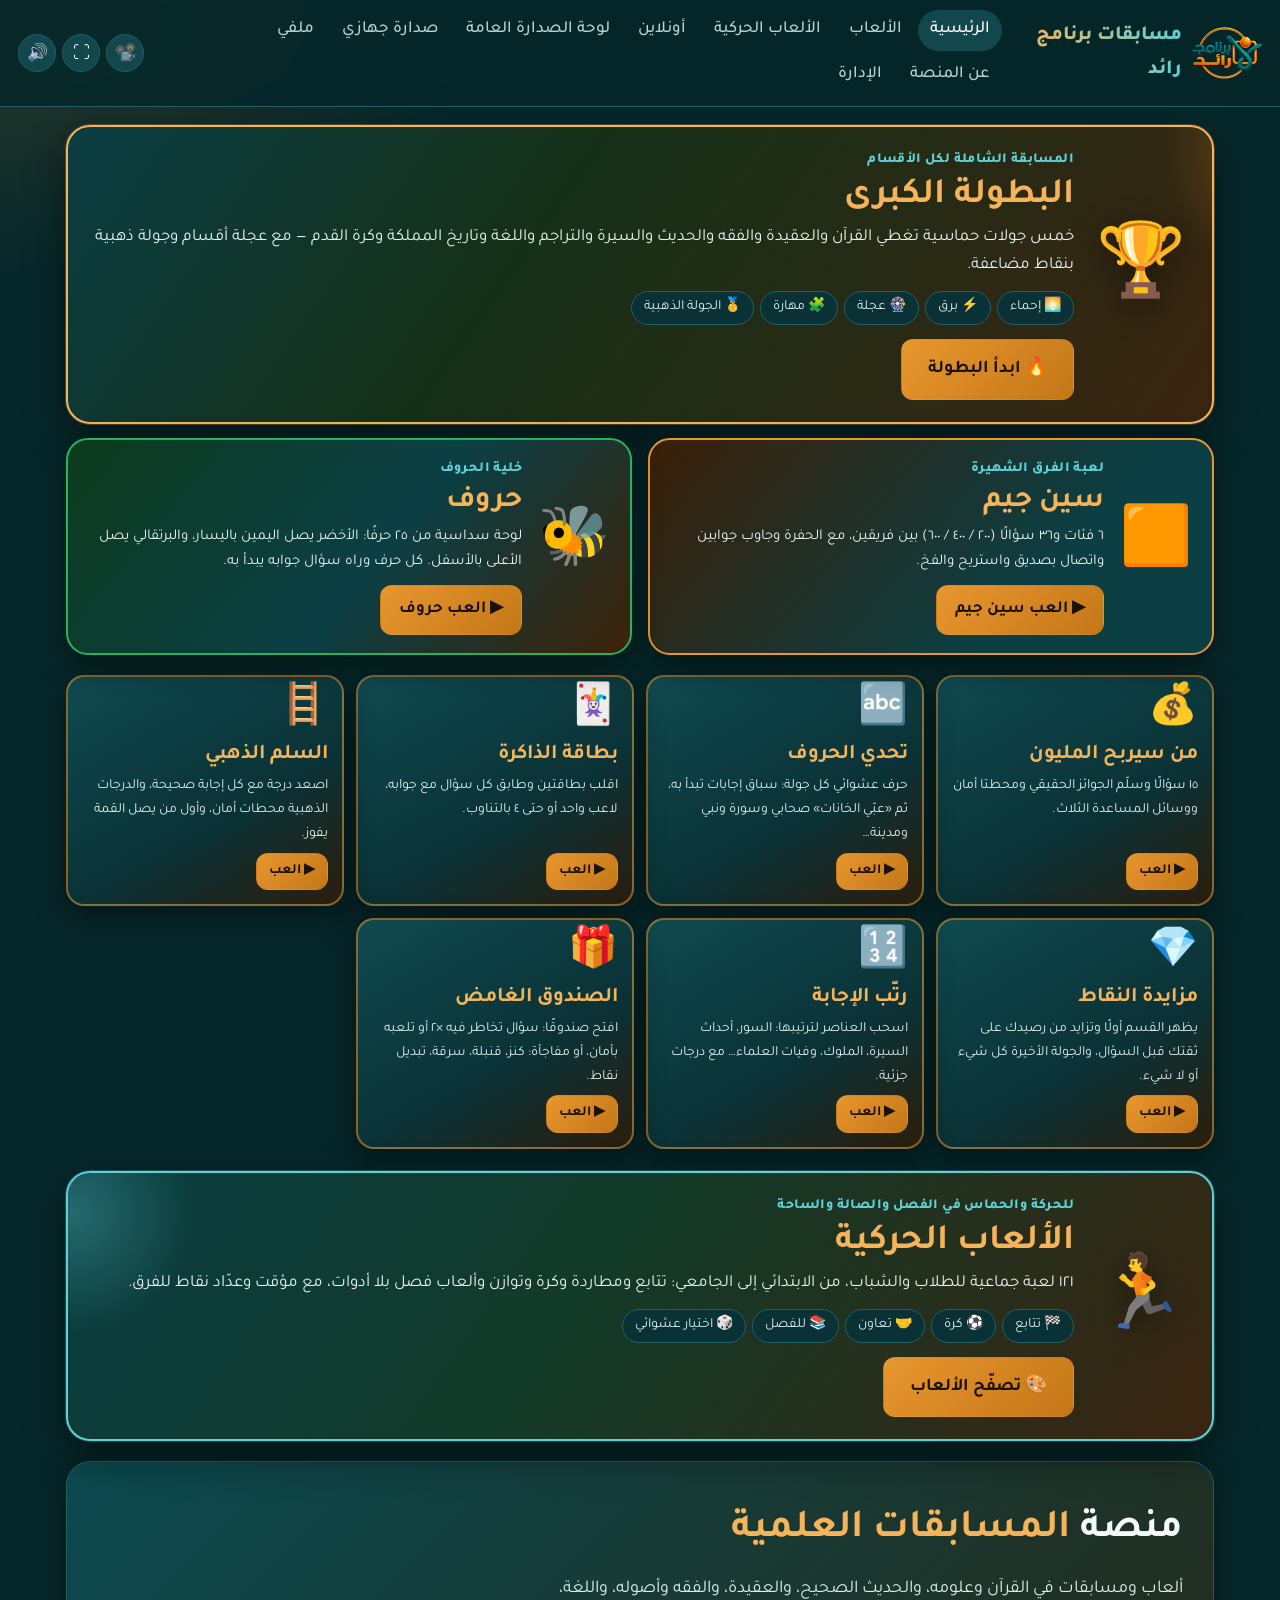
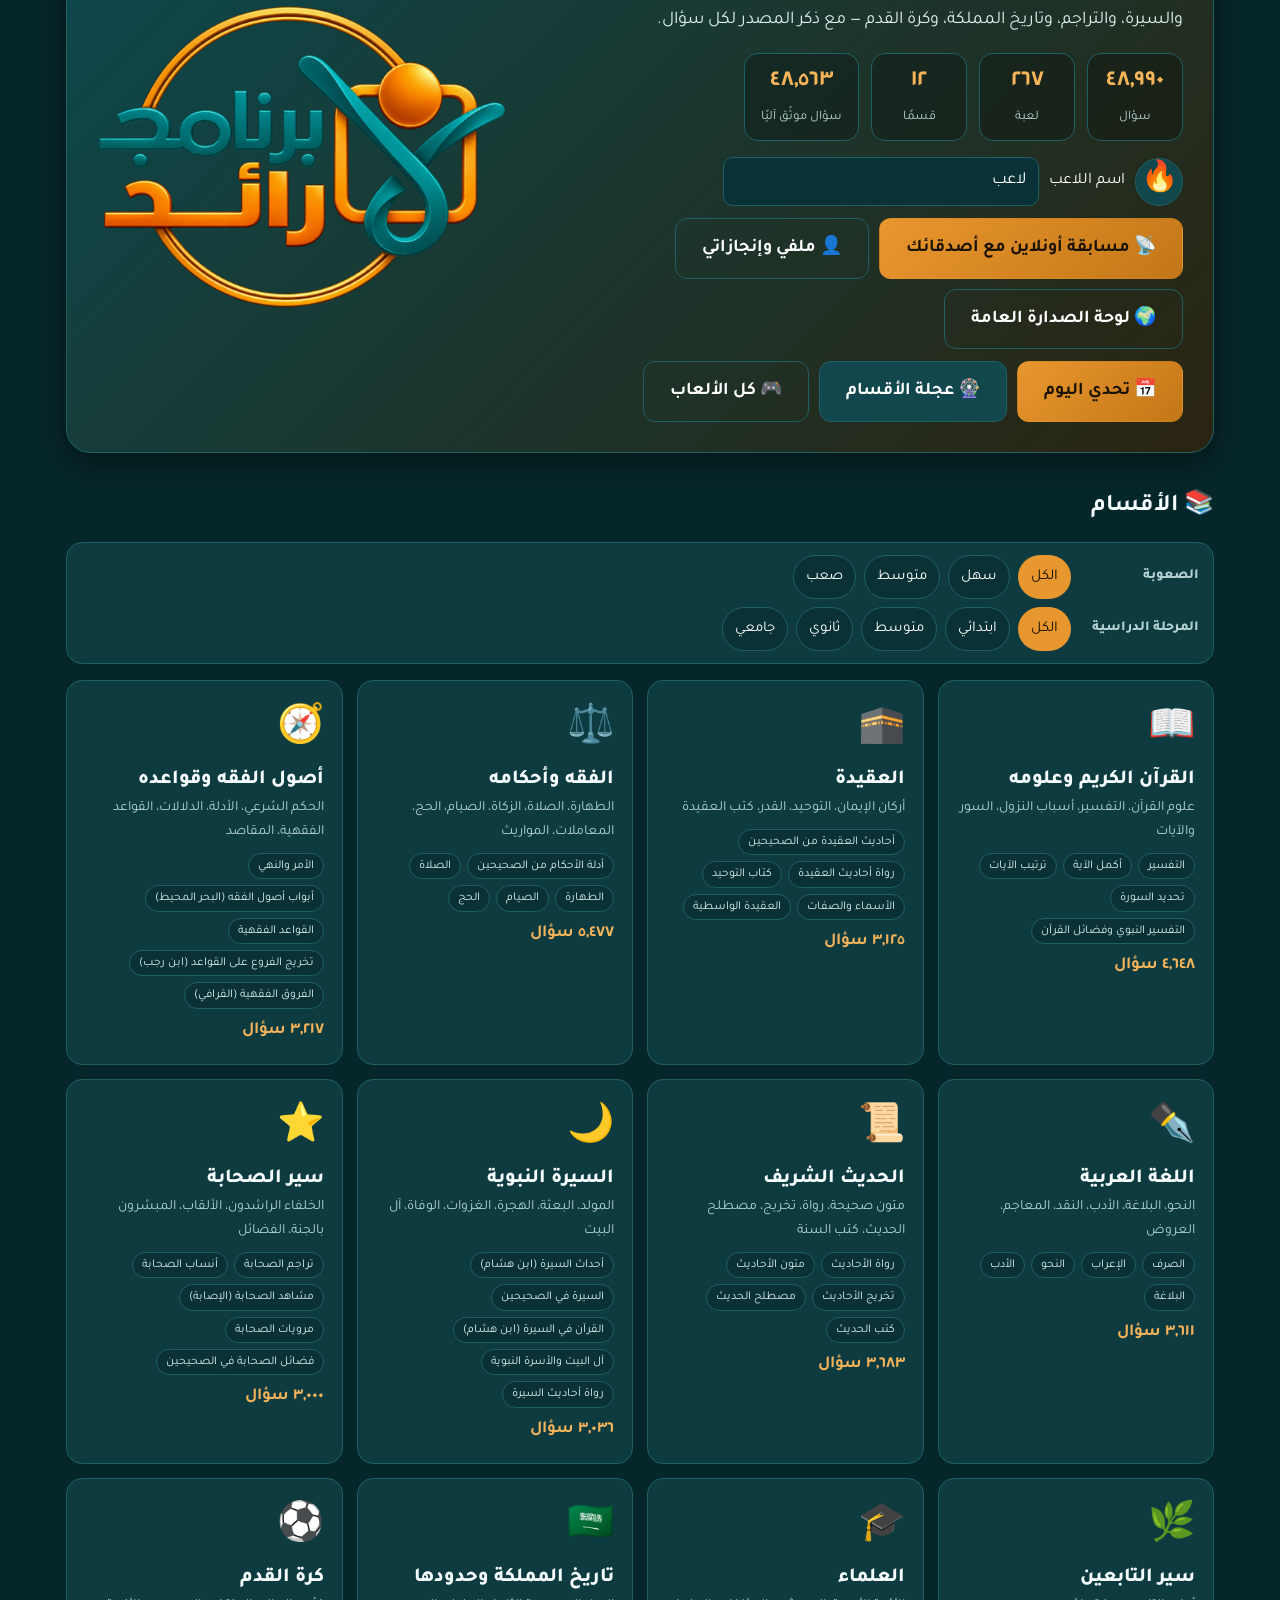
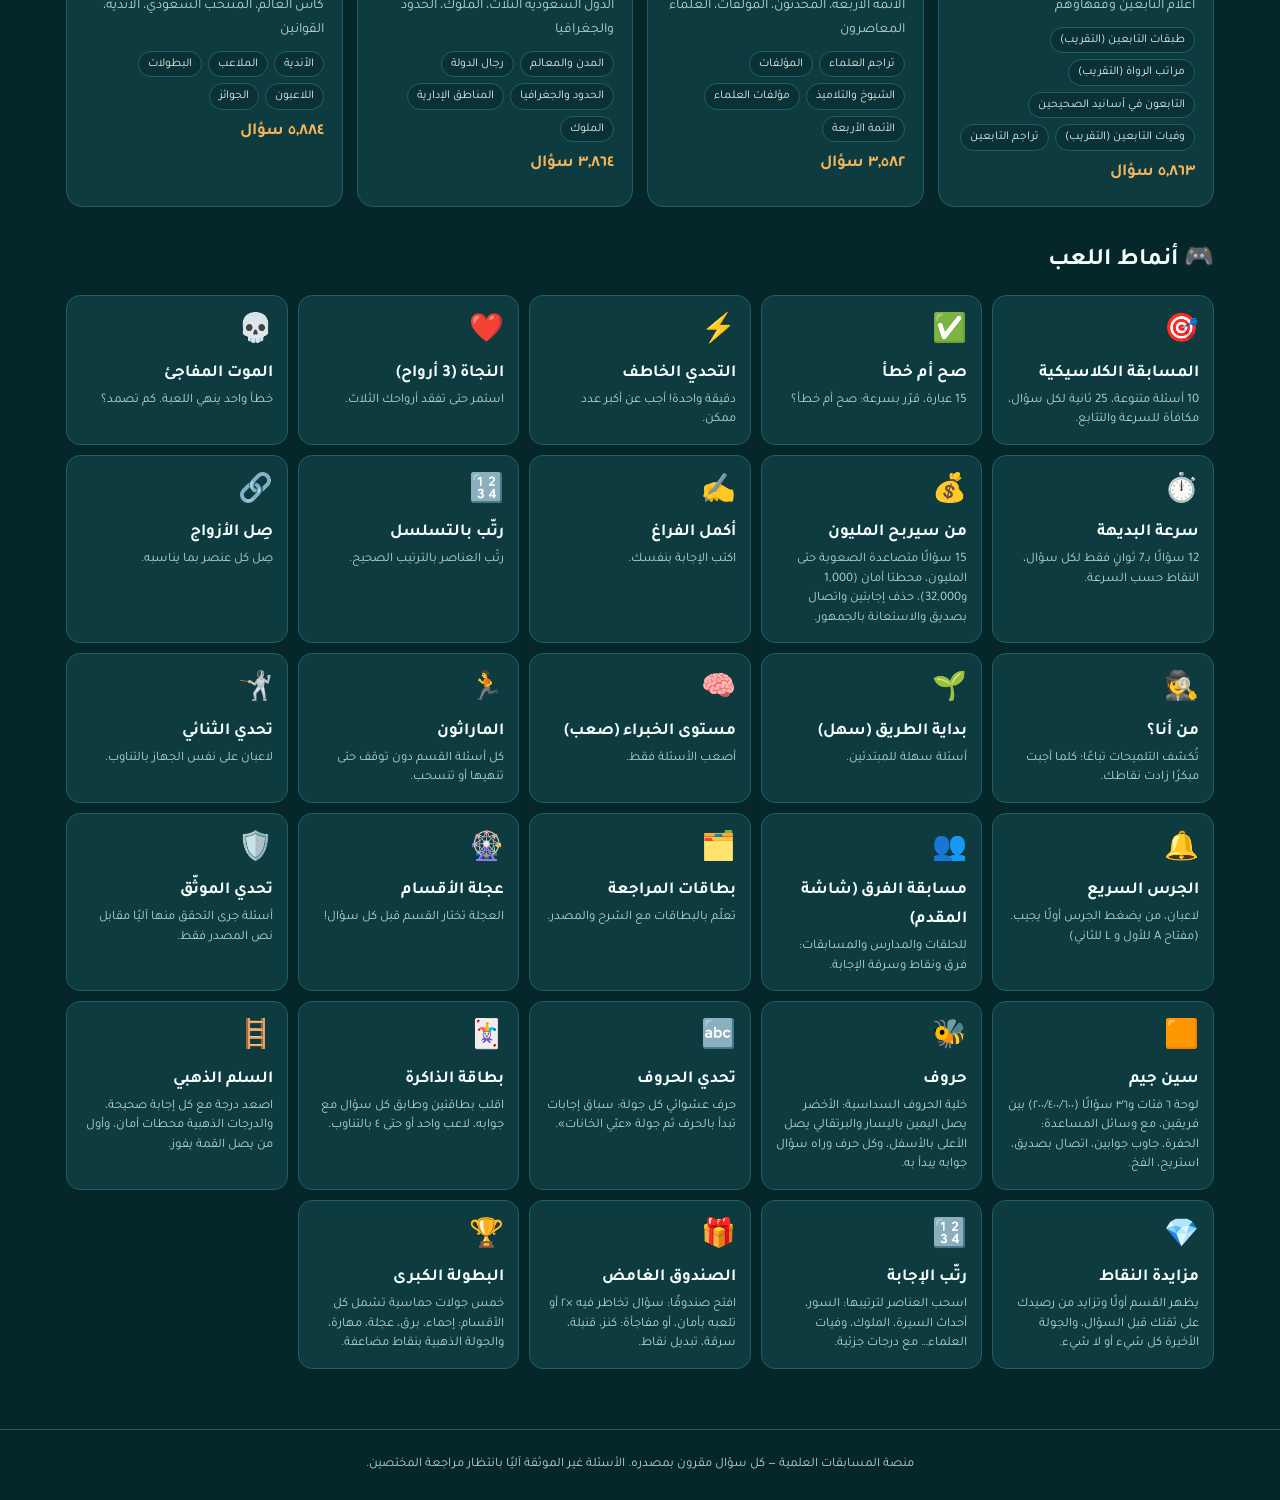
==== index.html @ b05c1477 "الصندوق الغامض: صناديق أسئلة ومفاجآت مع خيار المخاطرة ×٢" ====
<!doctype html>
<html lang="ar" dir="rtl">
<head>
<meta charset="utf-8">
<meta name="viewport" content="width=device-width, initial-scale=1, viewport-fit=cover">
<title>مسابقات برنامج رائد — منصة المسابقات العلمية</title>
<meta name="description" content="منصة ألعاب ومسابقات علمية: القرآن وعلومه، الحديث الصحيح، العقيدة، الفقه وأصوله، اللغة العربية، السيرة، الصحابة، التابعون، العلماء، تاريخ المملكة، كرة القدم.">
<link rel="icon" href="icons/favicon.ico" sizes="any"><link rel="icon" type="image/png" sizes="32x32" href="icons/favicon-32.png">
<link rel="apple-touch-icon" href="icons/apple-touch-icon.png"><link rel="manifest" href="manifest.webmanifest">
<meta name="theme-color" content="#06272a"><meta name="apple-mobile-web-app-capable" content="yes"><meta name="mobile-web-app-capable" content="yes">
<meta name="apple-mobile-web-app-title" content="رائد"><meta name="apple-mobile-web-app-status-bar-style" content="black">
<link rel="preconnect" href="https://fonts.googleapis.com"><link rel="preconnect" href="https://fonts.gstatic.com" crossorigin>
<link href="https://fonts.googleapis.com/css2?family=Tajawal:wght@400;500;700;800&family=Amiri&display=swap" rel="stylesheet">
<link rel="stylesheet" href="css/style.css">
<link rel="stylesheet" href="css/party.css">
<link rel="stylesheet" href="css/games2.css">
<link rel="stylesheet" href="css/movement.css">
</head>
<body>
<header class="topbar">
  <a class="logo" href="#/"><img class="brand-logo" src="assets/logo-official.png" alt="شعار برنامج رائد"><span>مسابقات برنامج رائد</span></a>
  <nav class="nav">
    <a href="#/" data-nav="home">الرئيسية</a>
    <a href="#/games" data-nav="games">الألعاب</a>
    <a href="#/movement" data-nav="movement">الألعاب الحركية</a>
    <a href="#/online" data-nav="online">أونلاين</a>
    <a href="#/global" data-nav="global">لوحة الصدارة العامة</a>
    <a href="#/board" data-nav="board">صدارة جهازي</a>
    <a href="#/profile" data-nav="profile">ملفي</a>
    <a href="#/about" data-nav="about">عن المنصة</a>
    <a href="admin.html">الإدارة</a>
  </nav>
  <div class="top-tools"><button id="projBtn" class="icon-btn" title="وضع العرض للبروجكتر والشاشة الكبيرة" aria-label="وضع العرض">📽️</button><button id="fsBtn" class="icon-btn" title="ملء الشاشة" aria-label="ملء الشاشة">⛶</button><button id="soundBtn" class="icon-btn" title="الصوت" aria-label="الصوت">🔊</button></div>
</header>
<main id="view" class="container"><p class="center muted">جارٍ التحميل…</p></main>
<footer class="footer">منصة المسابقات العلمية — كل سؤال مقرون بمصدره. الأسئلة غير الموثقة آليًا بانتظار مراجعة المختصين.</footer>
<script src="data/manifest.js"></script>
<script src="data/stage-manifest.js"></script>
<script src="js/core.js"></script>
<script src="js/stages.js"></script>
<script src="js/games.js"></script>
<script src="js/engine.js"></script>
<script src="js/championship.js"></script>
<script src="js/seenjeem.js"></script>
<script src="js/huroof.js"></script>
<script src="js/kit.js"></script>
<script src="js/millionaire.js"></script>
<script src="js/letters.js"></script>
<script src="js/memory.js"></script>
<script src="js/sullam.js"></script>
<script src="js/bidding.js"></script>
<script src="js/rattib.js"></script>
<script src="js/mystery.js"></script>
<script src="js/profile.js"></script>
<script src="js/online.js"></script>
<script src="js/leaderboard.js"></script>
<script src="data/movement-games.js"></script>
<script src="js/movement.js"></script>
<script src="js/app.js"></script>
</body>
</html>
---- css/style.css ----
/* Theme B: فيروزي عميق + برتقالي */
:root{--bg:#06272a;--bg2:#0a3236;--card:#0d3b40;--card2:#11474d;--line:#1f5f66;--txt:#f4fbfa;--muted:#b5d3d2;--pri:#e8962e;--pri2:#c47718;--teal:#5fd0d6;--gold:#f5b45a;--bad:#ff7a6b;--good:#4fd08a;--mid:#f5b45a;--r:16px;--sh:0 10px 30px rgba(0,0,0,.45)}
*{box-sizing:border-box}html,body{margin:0}
body{font-family:Tajawal,"Noto Kufi Arabic","Segoe UI",Tahoma,sans-serif;background:radial-gradient(1200px 600px at 80% -10%,rgba(95,208,214,.18) 0,transparent 60%),radial-gradient(900px 500px at 0% 0%,rgba(232,150,46,.16) 0,transparent 55%),var(--bg);color:var(--txt);min-height:100vh;line-height:1.7;font-size:17px}
a{color:inherit;text-decoration:none}
.container{max-width:1180px;margin:0 auto;padding:18px 16px 60px}
.topbar{position:sticky;top:0;z-index:10;display:flex;align-items:center;gap:16px;padding:10px 18px;background:rgba(6,39,42,.9);backdrop-filter:blur(10px);border-bottom:1px solid var(--line)}
.logo{font-weight:800;font-size:20px;display:flex;gap:8px;align-items:center}.logo span{background:linear-gradient(90deg,var(--gold),var(--teal));-webkit-background-clip:text;background-clip:text;color:transparent}
.nav{display:flex;gap:4px;flex-wrap:wrap;margin-inline-start:auto}.nav a{padding:6px 12px;border-radius:999px;color:var(--muted);font-weight:500}.nav a:hover,.nav a.active{background:var(--card2);color:#fff}
.icon-btn{background:var(--card2);border:1px solid var(--line);color:#fff;border-radius:999px;width:38px;height:38px;cursor:pointer;font-size:17px}
.footer{text-align:center;color:var(--muted);font-size:13px;padding:24px;border-top:1px solid var(--line)}
h1{font-size:30px;margin:.3em 0}h2{font-size:22px}.section-title{margin:34px 0 14px;font-size:24px}
.muted{color:var(--muted)}.small{font-size:14px}.center{text-align:center}.hidden{display:none!important}
.row{display:flex;gap:10px;flex-wrap:wrap;align-items:center;margin-top:12px}.row.end{justify-content:flex-end}.row.center{justify-content:center}.row.between{justify-content:space-between}
.btn{display:inline-flex;align-items:center;gap:6px;justify-content:center;border:1px solid var(--line);background:var(--card2);color:#fff;padding:10px 18px;border-radius:12px;font:inherit;font-weight:700;cursor:pointer;transition:.15s}
.btn:hover{transform:translateY(-1px);border-color:#5fd0d6}.btn:disabled{opacity:.45;cursor:not-allowed;transform:none}
.btn.primary{background:linear-gradient(135deg,var(--pri),var(--pri2));border-color:transparent}.btn.ghost{background:transparent}.btn.big{padding:14px 26px;font-size:18px}.btn.small{padding:6px 12px;font-size:14px}.btn.tiny{padding:2px 10px;font-size:14px}
.btn.good{background:var(--good);border-color:transparent}.btn.bad{background:var(--bad);border-color:transparent}
.inp{font:inherit;background:var(--bg2);color:#fff;border:1px solid var(--line);border-radius:10px;padding:9px 12px;width:100%}
label{display:flex;flex-direction:column;gap:4px;color:var(--muted);font-size:14px}
.card{background:var(--card);border:1px solid var(--line);border-radius:var(--r);padding:22px;box-shadow:var(--sh)}
.chip{display:inline-flex;align-items:center;gap:4px;background:var(--bg2);border:1px solid var(--line);padding:4px 12px;border-radius:999px;font-size:14px;color:#dcefee;cursor:default}
button.chip{cursor:pointer;font:inherit;font-size:15px;color:#fff}.chip.small{font-size:12px;padding:2px 9px}.chips{display:flex;flex-wrap:wrap;gap:6px;margin:8px 0}.chips.center{justify-content:center}
.d1{color:#4fd08a!important}.d2{color:#f5b45a!important}.d3{color:#ff7a6b!important}
/* hero */
.hero{display:grid;grid-template-columns:1.6fr 1fr;gap:20px;align-items:center;background:linear-gradient(135deg,#0b4a50,#2a2410);border:1px solid var(--line);border-radius:24px;padding:30px;box-shadow:var(--sh);overflow:hidden}
.hero h1{font-size:40px;line-height:1.3}.brand{color:var(--gold)}.hero p{color:#dcefee;font-size:18px}
.hero-art{font-size:170px;text-align:center;filter:drop-shadow(0 20px 40px rgba(240,160,64,.35));animation:float 4s ease-in-out infinite}
@keyframes float{50%{transform:translateY(-12px)}}
.stats{display:flex;gap:12px;flex-wrap:wrap;margin:16px 0}.stats>div{background:rgba(0,0,0,.25);border:1px solid var(--line);border-radius:14px;padding:8px 16px;text-align:center;min-width:96px}.stats b{display:block;font-size:24px;color:var(--gold)}.stats span{font-size:13px;color:var(--muted)}
.player-row{display:flex;gap:10px;align-items:center;max-width:460px;margin:10px 0}.player-row label{white-space:nowrap;color:#fff;font-size:16px}
/* categories */
.cat-grid{display:grid;grid-template-columns:repeat(auto-fill,minmax(260px,1fr));gap:14px}
.cat-card{position:relative;background:var(--card);border:1px solid var(--line);border-radius:var(--r);padding:18px;transition:.2s;overflow:hidden}
.cat-card:before{content:"";position:absolute;inset:0 0 auto 0;height:4px;background:var(--c)}
.cat-card:hover{transform:translateY(-3px);border-color:var(--c);box-shadow:0 10px 30px color-mix(in srgb,var(--c) 30%,transparent)}
.cat-icon{font-size:38px}.cat-icon.big{font-size:64px}.cat-name{font-weight:800;font-size:20px}.cat-desc{color:var(--muted);font-size:14px}.cat-count{margin-top:8px;font-weight:700;color:var(--gold)}
.cat-head{display:flex;gap:20px;align-items:center;background:linear-gradient(135deg,color-mix(in srgb,var(--c) 35%,#06272a),#06272a);border:1px solid var(--line);border-radius:22px;padding:24px}
.sub-grid{display:grid;grid-template-columns:repeat(auto-fill,minmax(220px,1fr));gap:10px}.sub{background:var(--card);border:1px solid var(--line);border-radius:12px;padding:12px 14px;display:flex;flex-direction:column}.sub:hover{border-color:var(--pri)}.sub span{font-size:13px;color:var(--muted)}
.mode-grid{display:grid;grid-template-columns:repeat(auto-fill,minmax(210px,1fr));gap:10px}.mode{background:var(--card);border:1px solid var(--line);border-radius:14px;padding:14px;display:flex;flex-direction:column;gap:2px}.mode:hover{border-color:var(--gold)}.mode-icon{font-size:28px}.mode small{color:var(--muted);font-size:13px;line-height:1.5}
.game-grid{display:grid;grid-template-columns:repeat(auto-fill,minmax(300px,1fr));gap:12px}
.game-card{display:flex;gap:12px;background:var(--card);border:1px solid var(--line);border-inline-start:4px solid var(--c,var(--gold));border-radius:14px;padding:14px;transition:.15s}.game-card:hover{transform:translateY(-2px);background:var(--card2)}
.gc-icon{font-size:34px}.gc-title{font-weight:800}.gc-desc{color:var(--muted);font-size:13px;line-height:1.5}.gc-meta{display:flex;gap:10px;flex-wrap:wrap;font-size:12px;color:#dcefee;margin-top:6px}
.filters{display:grid;grid-template-columns:1fr 1fr 2fr auto;gap:10px;align-items:center;margin:14px 0}
/* play */
.intro{text-align:center;max-width:760px;margin:20px auto}.intro-icon{font-size:70px}.grid3{display:grid;grid-template-columns:repeat(auto-fit,minmax(180px,1fr));gap:12px;margin:16px 0;text-align:start}.grid2{display:grid;grid-template-columns:1fr 1fr;gap:12px;margin:12px 0}
.game-title{font-weight:800;font-size:20px;color:var(--gold);margin-bottom:8px}
.game-root{max-width:900px;margin:0 auto}
.hud{display:flex;gap:10px;flex-wrap:wrap;align-items:center;justify-content:center;margin-bottom:8px}.hud-item{background:var(--card);border:1px solid var(--line);padding:6px 14px;border-radius:999px;font-weight:700}
.tbar{position:relative;height:18px;background:var(--bg2);border-radius:999px;overflow:hidden;border:1px solid var(--line);margin:8px 0}.tbar-fill{height:100%;width:100%;background:linear-gradient(90deg,var(--pri),#5fd0d6);transition:width .1s linear}.tbar-fill.warn{background:linear-gradient(90deg,var(--bad),#f5b45a)}.tbar-label{position:absolute;inset:0;text-align:center;font-size:12px;line-height:16px;font-weight:700}
.lifelines{display:flex;gap:8px;flex-wrap:wrap;justify-content:center;margin:6px 0}
.q-card{background:var(--card);border:1px solid var(--line);border-radius:20px;padding:22px;box-shadow:var(--sh);animation:pop .25s ease}
@keyframes pop{from{opacity:0;transform:translateY(8px) scale(.99)}}
.q-meta{display:flex;gap:6px;flex-wrap:wrap}.tag{font-size:12px;padding:2px 10px;border-radius:999px;font-weight:700}.tag.light{background:var(--bg2);color:#dcefee}
.q-text{font-family:Tajawal,Amiri,serif;font-size:25px;line-height:1.9;margin:14px 0}
.options{display:grid;grid-template-columns:1fr 1fr;gap:10px}.options.tf{grid-template-columns:1fr 1fr}
.opt{display:flex;gap:10px;align-items:center;text-align:start;font:inherit;font-size:18px;background:var(--bg2);color:#fff;border:2px solid var(--line);border-radius:14px;padding:14px;cursor:pointer;transition:.12s;position:relative}
.opt:hover:not(:disabled){border-color:#5fd0d6;background:#145158}.opt-key{display:inline-grid;place-items:center;min-width:30px;height:30px;border-radius:8px;background:var(--card2);font-weight:800;color:var(--gold)}
.opt.correct{border-color:var(--good);background:rgba(60,194,116,.18)}.opt.wrong{border-color:var(--bad);background:rgba(239,91,91,.18)}.opt.gone{opacity:.15}.opt:disabled{cursor:default}
.aud{margin-inline-start:auto;background:var(--gold);color:#000;border-radius:8px;padding:0 8px;font-weight:800}
.feedback{margin-top:16px;border-radius:14px;padding:14px 16px;border:1px solid var(--line);background:var(--bg2);animation:pop .2s}.feedback.good{border-color:var(--good)}.feedback.bad{border-color:var(--bad)}.feedback.mid{border-color:var(--mid)}
.fb-title{font-weight:800;font-size:19px}.feedback.good .fb-title{color:#4fd08a}.feedback.bad .fb-title{color:#ff7a6b}.fb-answer{margin:4px 0}.fb-answer.big{font-size:22px;font-weight:800;color:var(--gold)}.fb-exp{color:#dcefee;margin:6px 0;font-family:Tajawal,Amiri,serif}
.source{display:flex;gap:10px;flex-wrap:wrap;align-items:center;justify-content:space-between;font-size:14px;color:#dcefee;border-top:1px dashed var(--line);padding-top:8px;margin-top:8px}
.badge{font-size:12px;border-radius:999px;padding:2px 10px;font-weight:700}.badge.ok{background:rgba(60,194,116,.15);color:#4fd08a;border:1px solid #166534}.badge.ref{background:rgba(43,176,184,.14);color:#5fd0d6;border:1px solid #c47718}.badge.pending{background:rgba(245,158,11,.12);color:#f5b45a;border:1px solid #92400e}
.pts{color:var(--gold);font-weight:800;margin-inline-end:auto}
.clues{margin:0 0 10px;padding-inline-start:22px}.clue{background:var(--bg2);border:1px solid var(--line);border-radius:10px;padding:6px 12px;margin:6px 0;animation:pop .3s}
.fill-row{display:flex;gap:8px}.fill-input{flex:1;font:inherit;font-size:20px;background:var(--bg2);color:#fff;border:2px solid var(--line);border-radius:12px;padding:12px}.fill-input.correct{border-color:var(--good)}.fill-input.wrong{border-color:var(--bad)}
.hint{margin-top:10px;color:var(--gold)}
.order-bank{display:flex;flex-wrap:wrap;gap:8px;margin:10px 0}.order-slots{padding-inline-start:26px}.slot{background:var(--bg2);border:2px dashed var(--line);border-radius:10px;padding:8px 12px;margin:6px 0;min-height:44px;cursor:pointer}.slot.filled{border-style:solid;border-color:#5fd0d6}.slot.correct{border-color:var(--good);background:rgba(60,194,116,.15)}.slot.wrong{border-color:var(--bad);background:rgba(239,91,91,.15)}
.match-grid{display:grid;grid-template-columns:1fr 1fr;gap:14px}.match-col{display:flex;flex-direction:column;gap:8px}.match-item{justify-content:center;padding:10px;border-radius:12px;border-width:2px}.match-item.sel{border-color:var(--gold);box-shadow:0 0 0 3px rgba(240,160,64,.3)}.match-item.correct{outline:2px solid var(--good)}.match-item.wrong{outline:2px solid var(--bad)}
.wheel-wrap{display:grid;place-items:center;min-height:260px}.wheel{width:240px;height:240px;border-radius:50%;border:10px solid var(--gold);display:grid;place-items:center;background:conic-gradient(#0f766e,#c47718,#7c3aed,#b45309,#047857,#d9542b,#0f766e);box-shadow:var(--sh)}.wheel-inner{background:var(--bg);border-radius:50%;width:170px;height:170px;display:grid;place-items:center;text-align:center;font-weight:800;padding:10px;font-size:17px}.wheel.landed{animation:pop .3s}
/* ladder */
.ladder-wrap{display:grid;grid-template-columns:1fr 220px;gap:14px}.ladder{list-style:none;margin:0;padding:8px;background:var(--card);border:1px solid var(--line);border-radius:16px;font-size:14px}.ladder li{display:flex;justify-content:space-between;padding:3px 10px;border-radius:8px;color:var(--muted)}.ladder li.safe{color:#fff}.ladder li.done{color:#4fd08a}.ladder li.cur{background:var(--gold);color:#000;font-weight:800}
.prize{font-size:18px}.prize b{color:var(--gold)}
/* duel / teams */
.duel-board,.team-board{display:flex;gap:12px;flex-wrap:wrap;justify-content:center;margin-bottom:8px}.duel-p,.team{flex:1;min-width:160px;background:var(--card);border:2px solid var(--line);border-radius:16px;padding:12px;text-align:center}.duel-p.turn,.team.turn{border-color:var(--gold);box-shadow:0 0 0 3px rgba(240,160,64,.25)}
.duel-name,.team-name{font-weight:800}.duel-score,.team-score{font-size:34px;font-weight:800;color:var(--gold)}
.turn-banner{text-align:center;font-weight:800;background:var(--card2);border-radius:12px;padding:8px;margin:8px 0}
.buzz{font:inherit;font-size:20px;font-weight:800;color:#fff;border:0;border-radius:999px;padding:10px 24px;cursor:pointer;margin-top:6px}.buzz.blue{background:#e8962e}.buzz.red{background:#d9542b}.buzz:disabled{opacity:.35}
.award{display:flex;gap:8px;flex-wrap:wrap;justify-content:center;margin-top:14px;align-items:center}
.game-root.host .q-text{font-size:34px}.game-root.host .opt{font-size:24px}
.setup{max-width:760px;margin:0 auto;text-align:center}
/* results */
.result{text-align:center}.podium{display:flex;gap:10px;justify-content:center;flex-wrap:wrap;margin:10px 0}.pod{background:var(--bg2);border:1px solid var(--line);border-radius:14px;padding:10px 18px;display:flex;flex-direction:column;align-items:center;min-width:120px}.pod.p0{border-color:var(--gold)}.pod span{color:var(--gold);font-weight:800;font-size:22px}
.review{display:flex;flex-direction:column;gap:8px}.rev{background:var(--card);border:1px solid var(--line);border-inline-start:4px solid var(--good);border-radius:12px;padding:10px 14px}.rev.bad{border-inline-start-color:var(--bad)}.rev summary{cursor:pointer;font-weight:700}.rev-body{margin-top:8px}.report{font-size:13px;color:var(--muted)}
table.board{width:100%;border-collapse:collapse;background:var(--card);border-radius:14px;overflow:hidden}.board th,.board td{padding:10px;border-bottom:1px solid var(--line);text-align:start}.board th{background:var(--card2)}
.flash-opts{color:var(--muted)}.flash-back{margin-top:14px;border-top:1px dashed var(--line);padding-top:10px}
.prose ul{padding-inline-start:20px}.prose li{margin:6px 0}
@media (max-width:760px){.hero{grid-template-columns:1fr}.hero-art{display:none}.hero h1{font-size:30px}.options{grid-template-columns:1fr}.filters{grid-template-columns:1fr}.ladder-wrap{grid-template-columns:1fr}.ladder{order:-1;display:none}.q-text{font-size:21px}.topbar{flex-wrap:wrap}.nav{margin:0}.grid2{grid-template-columns:1fr}}
/* profiles */
.pf-mini{font-size:30px;line-height:1;background:var(--card2);border:1px solid var(--line);border-radius:50%;width:48px;height:48px;display:flex;align-items:center;justify-content:center;flex:none}
.profile-head{display:flex;gap:22px;align-items:flex-start;flex-wrap:wrap}.pf-avatar{font-size:84px;line-height:1;background:var(--bg2);border:2px solid var(--gold);border-radius:24px;padding:14px 18px}.pf-main{flex:1;min-width:240px}.pf-main h1{margin-top:0}
.avatars{display:flex;flex-wrap:wrap;gap:6px;margin-top:6px}.av{font-size:24px;background:var(--bg2);border:1px solid var(--line);border-radius:12px;width:46px;height:46px;cursor:pointer}.av.on{border-color:var(--gold);box-shadow:0 0 0 2px var(--gold) inset}
.pf-cats{display:grid;grid-template-columns:repeat(auto-fill,minmax(230px,1fr));gap:10px}.pf-cat{background:var(--card);border:1px solid var(--line);border-inline-start:4px solid var(--c);border-radius:12px;padding:10px 14px}
.pf-bar{height:8px;background:var(--bg2);border-radius:99px;overflow:hidden;margin:6px 0}.pf-bar i{display:block;height:100%;background:var(--c)}
.badges{display:grid;grid-template-columns:repeat(auto-fill,minmax(150px,1fr));gap:10px}.ach{background:var(--card);border:1px dashed var(--line);border-radius:14px;padding:10px;text-align:center;opacity:.45;filter:grayscale(1)}.ach.on{opacity:1;filter:none;border-style:solid;border-color:var(--gold)}.ach-i{font-size:32px}.ach b{display:block}.ach small{color:var(--muted);font-size:12px}
.new-badges{margin-top:16px;border-color:var(--gold)}
textarea.code{font-family:monospace;font-size:12px;direction:ltr;margin-top:10px}
.pf-list{display:flex;flex-direction:column;gap:8px}.pf-item{display:flex;gap:10px;align-items:center;background:var(--bg2);border:1px solid var(--line);border-radius:12px;padding:8px 12px}.pf-item.on{border-color:var(--pri)}.pf-item b{flex:1}.pf-av{font-size:24px}
/* online */
.online-choice{display:grid;grid-template-columns:1fr 1fr;gap:16px;margin:18px 0}.oc{background:var(--bg2);border:1px solid var(--line);border-radius:16px;padding:18px;display:flex;flex-direction:column;gap:10px;align-items:center}
.code-in{text-align:center;font-size:28px;letter-spacing:8px;font-weight:800;max-width:240px}
.room-share{display:flex;gap:20px;align-items:center;justify-content:space-between;flex-wrap:wrap;background:var(--bg2);border:1px solid var(--line);border-radius:16px;padding:16px;margin:12px 0}
.room-code{font-size:52px;font-weight:800;letter-spacing:10px;color:var(--gold);line-height:1.1}
.qr{width:170px;height:170px;background:#fff;border-radius:12px;padding:6px}.qr svg{width:100%;height:100%}
.live-board{display:flex;flex-direction:column;gap:6px}.lb-row{display:flex;gap:8px;align-items:center;background:var(--bg2);border:1px solid var(--line);border-radius:10px;padding:6px 10px}.lb-row.me{border-color:var(--gold)}.lb-row.left{opacity:.5}.lb-row b{flex:1}.lb-rank{width:28px;text-align:center}.lb-av{font-size:20px}.lb-sc{font-weight:800;color:var(--gold)}.lb-st{width:20px;text-align:center}
.online-game{display:grid;grid-template-columns:1fr 300px;gap:16px;align-items:start}.og-side h3{margin-top:0}
.tbar{height:8px;background:var(--bg2);border-radius:99px;overflow:hidden;margin:8px 0}.tbar i{display:block;height:100%;width:100%;background:linear-gradient(90deg,var(--pri),var(--gold));transition:width .1s linear}
.opt.picked{outline:3px solid var(--gold)}.opt.right{background:rgba(60,194,116,.25)!important;border-color:var(--good)!important}.opt.wrong{background:rgba(239,91,91,.25)!important;border-color:var(--bad)!important}
.q-head{display:flex;justify-content:space-between;gap:8px;flex-wrap:wrap}
@media (max-width:800px){.online-choice,.online-game{grid-template-columns:1fr}.room-code{font-size:40px}.room-share{justify-content:center;text-align:center}}
@media (max-width:600px){.topbar{flex-wrap:wrap;gap:6px;padding:8px 10px}.nav{flex-wrap:nowrap;overflow-x:auto;width:100%;order:3;margin:0;scrollbar-width:none}.nav a{white-space:nowrap;padding:4px 10px}.logo{font-size:17px}.icon-btn{margin-inline-start:auto}}
.lb-gap{text-align:center;color:var(--muted);line-height:1}
.lb-tabs .chip.on{background:var(--pri);border-color:transparent}.global-board tr.me td{background:rgba(240,160,64,.15);font-weight:700}
.switch-row{flex-direction:row;align-items:center;gap:10px;color:#fff;font-size:16px}.switch-row input{width:20px;height:20px}.lb-opt{margin-top:16px}
/* ---------- branding ---------- */
/* official logo: transparent PNG made from the official JPG (only the black background removed), shown unchanged */
.brand-logo{height:52px;width:auto;display:block;flex:none;filter:none}.logo{gap:10px}
.hero-art{animation:none;filter:none;font-size:0}.hero-logo{display:block;width:100%;height:auto;max-width:420px;margin:0 auto}
.top-tools{display:flex;gap:6px;align-items:center;flex:none}.icon-btn.on{background:var(--gold);color:#000;border-color:transparent}
/* ---------- responsive ---------- */
img,svg,video{max-width:100%}
.table-wrap{overflow-x:auto;-webkit-overflow-scrolling:touch;border-radius:14px}
.container{padding-left:max(16px,env(safe-area-inset-left));padding-right:max(16px,env(safe-area-inset-right))}
@media (max-width:760px){.hero-art{display:block;order:-1}.hero-logo{max-width:300px}}
@media (max-width:600px){
  .brand-logo{height:44px}.logo span{font-size:16px}.top-tools{margin-inline-start:auto}.icon-btn{margin-inline-start:0}
  table.board{display:block;overflow-x:auto;white-space:nowrap}
  .container{padding:12px 10px 50px}.card{padding:16px}h1{font-size:25px}.section-title{font-size:21px}
  .hero{padding:18px;border-radius:18px}.hero h1{font-size:26px}.hero p{font-size:16px}
  .q-card{padding:16px}.q-text{font-size:20px}.opt{font-size:17px;padding:12px}
  .room-code{font-size:34px;letter-spacing:6px}.stats>div{min-width:78px;padding:6px 10px}.stats b{font-size:20px}
  .cat-grid,.game-grid,.sub-grid,.mode-grid{grid-template-columns:1fr}.player-row{flex-wrap:wrap}
  .duel-score,.team-score{font-size:28px}.fill-row{flex-wrap:wrap}.fill-row .btn{flex:1}
}
@media (max-width:380px){.logo span{display:none}}
@media (max-height:500px) and (orientation:landscape){.topbar{position:static}.hero-art{display:none}}
/* touch devices: comfortable 44px targets */
@media (pointer:coarse){
  .btn,.opt,button.chip,.inp,select,.slot,.match-item,.buzz{min-height:44px}.btn.small,.btn.tiny{min-height:44px;min-width:44px;padding-inline:14px}
  .nav a{min-height:44px;display:inline-flex;align-items:center}.icon-btn{width:44px;height:44px}.av{width:48px;height:48px}
  .switch-row{min-height:44px}.switch-row input{width:28px;height:28px;flex:none}.footer a{display:inline-block;min-height:44px}
}
/* big screens / TVs: scale the whole UI so text stays readable from a distance */
@media (min-width:1700px){body{zoom:1.2}}
@media (min-width:2300px){body{zoom:1.5}}
@media (min-width:3000px){body{zoom:2}}
/* ---------- projector / presentation mode ---------- */
body.proj{--bg:#021719;--bg2:#042327;--card:#062b30;--card2:#0a3a40;--line:#2f8088;--txt:#fff;--muted:#e2f3f2;background:#021719;font-size:21px}
body.proj .container{max-width:1500px}body.proj .footer{display:none}
body.proj .topbar{background:#021719}body.proj .nav a{color:#eaf6f5;font-size:18px}
body.proj .game-title{font-size:32px}body.proj .hud-item{font-size:26px;padding:8px 20px}body.proj .tbar{height:22px}body.proj .tbar-label{font-size:16px;line-height:22px}
body.proj .q-card{padding:30px;border-width:2px}body.proj .q-text{font-size:46px;line-height:1.6;font-weight:700}
body.proj .options{gap:16px}body.proj .opt{font-size:32px;padding:22px 24px;border-width:3px;min-height:96px;font-weight:700}
body.proj .opt-key{min-width:52px;height:52px;font-size:30px}
body.proj .fb-title{font-size:32px}body.proj .fb-answer{font-size:30px}body.proj .fb-exp{font-size:25px}body.proj .source{font-size:18px}
body.proj .btn{font-size:24px;padding:14px 28px}body.proj .btn.small{font-size:20px}
body.proj .room-code{font-size:96px}body.proj .duel-score,body.proj .team-score{font-size:64px}body.proj .duel-name,body.proj .team-name{font-size:28px}
body.proj .board th,body.proj .board td{font-size:24px;padding:14px}body.proj .lb-row{font-size:26px;padding:10px 16px}
body.proj .hero h1{font-size:54px}body.proj .hero p{font-size:24px}body.proj .cat-name{font-size:26px}
body.proj .ladder{font-size:20px}body.proj .clue{font-size:28px}body.proj .fill-input{font-size:30px}
@media (max-width:900px){body.proj .q-text{font-size:30px}body.proj .opt{font-size:22px;min-height:64px}body.proj .room-code{font-size:56px}}

.btn.primary,.lb-tabs .chip.on,.ladder li.cur,.icon-btn.on{color:#1a1205}

/* ---------- البطولة الكبرى ---------- */
.champ-banner{display:flex;gap:22px;align-items:center;background:linear-gradient(125deg,#0a3d42 0%,#163018 40%,#3a2410 100%);border:2px solid var(--gold);border-radius:24px;padding:22px 26px;margin-bottom:20px;box-shadow:0 0 0 1px rgba(245,180,90,.25),0 16px 40px rgba(0,0,0,.45);position:relative;overflow:hidden;animation:champPulse 2.8s ease-in-out infinite}
.champ-banner::before{content:"";position:absolute;inset:-40% -20% auto auto;width:280px;height:280px;background:radial-gradient(circle,rgba(232,150,46,.35),transparent 70%);pointer-events:none}
.champ-banner-icon{font-size:72px;line-height:1;flex:none;filter:drop-shadow(0 8px 16px rgba(0,0,0,.4))}
.champ-banner-body{position:relative;flex:1;min-width:0}.champ-banner-body h2{margin:0 0 4px;font-size:36px;color:var(--gold);line-height:1.25}
.champ-kicker{color:var(--teal);font-weight:800;letter-spacing:.4px;font-size:14px;margin-bottom:2px}
.champ-banner-body p{margin:0 0 10px;color:#e8f4f3}.champ-banner .btn{margin-top:6px}
@keyframes champPulse{0%,100%{box-shadow:0 0 0 1px rgba(245,180,90,.25),0 16px 40px rgba(0,0,0,.45)}50%{box-shadow:0 0 0 3px rgba(245,180,90,.55),0 16px 40px rgba(0,0,0,.45)}}
.champ-setup .intro-icon{font-size:64px}.champ-rounds-preview{display:grid;grid-template-columns:repeat(5,1fr);gap:8px;margin:16px 0}
.champ-rp{background:var(--bg2);border:1px solid var(--line);border-radius:14px;padding:10px 8px;display:flex;flex-direction:column;align-items:center;gap:4px;text-align:center;min-width:0}
.champ-rp span{font-size:28px}.champ-rp b{font-size:14px}.champ-rp small{color:var(--muted);font-size:12px;line-height:1.4}
.champ-pills .chip{cursor:pointer;font:inherit;font-size:15px;color:#fff;min-height:44px}.champ-pills .chip.on{background:var(--pri);border-color:transparent;color:#1a1205}
.champ-names{display:grid;grid-template-columns:repeat(auto-fill,minmax(180px,1fr));gap:10px;margin:10px 0 16px;text-align:start}
.champ-steps{display:flex;gap:8px;justify-content:center;flex-wrap:wrap;margin-bottom:10px}
.champ-step{width:44px;height:44px;border-radius:50%;display:grid;place-items:center;background:var(--card);border:2px solid var(--line);font-size:20px;opacity:.45}
.champ-step.on{opacity:1;border-color:var(--gold);box-shadow:0 0 0 3px rgba(245,180,90,.35);transform:scale(1.08)}
.champ-step.done{opacity:.85;border-color:var(--good)}.champ-step.gold.on{background:linear-gradient(135deg,var(--pri),var(--gold));color:#1a1205}
.hud-item.champ-hot{border-color:var(--pri);color:var(--gold);animation:champHot .6s ease}
.hud-item.champ-turn{border-color:var(--teal)}
@keyframes champHot{0%{transform:scale(1)}40%{transform:scale(1.12)}100%{transform:scale(1)}}
.champ-splash{min-height:58vh;display:flex;flex-direction:column;align-items:center;justify-content:center;text-align:center;padding:24px;background:radial-gradient(700px 400px at 50% 30%,rgba(232,150,46,.22),transparent 70%);border-radius:24px;animation:champIn .4s ease}
.champ-splash.gold{background:radial-gradient(700px 400px at 50% 30%,rgba(245,180,90,.35),transparent 70%)}
.champ-splash-icon{font-size:96px;line-height:1;animation:champPop .5s ease}.champ-splash h1{margin:.2em 0;font-size:42px;color:var(--gold)}
.champ-splash p{max-width:540px;font-size:20px;color:#e8f4f3}.champ-double{background:var(--pri);color:#1a1205;font-weight:800;padding:6px 16px;border-radius:999px;margin:8px 0 16px}
@keyframes champIn{from{opacity:0;transform:translateY(16px)}to{opacity:1;transform:none}}
@keyframes champPop{0%{transform:scale(.5);opacity:0}70%{transform:scale(1.15)}100%{transform:scale(1);opacity:1}}
.champ-count{min-height:50vh;display:grid;place-items:center}.champ-count-num{font-size:140px;font-weight:800;color:var(--gold);text-shadow:0 10px 30px rgba(0,0,0,.5)}
.champ-count-num.pop{animation:champPop .45s ease}
.champ-combo{position:fixed;inset:28% 0 auto;text-align:center;font-size:72px;font-weight:800;color:var(--gold);pointer-events:none;z-index:40;animation:champCombo .9s ease forwards;text-shadow:0 8px 24px rgba(0,0,0,.6)}
@keyframes champCombo{0%{transform:scale(.4);opacity:0}25%{transform:scale(1.15);opacity:1}70%{transform:scale(1);opacity:1}100%{transform:scale(1.2) translateY(-30px);opacity:0}}
.champ-board h2{margin-top:0}.champ-sb{display:flex;flex-direction:column;gap:8px;max-width:520px;margin:14px auto 20px;text-align:start}
.champ-sb-row{display:flex;gap:10px;align-items:center;background:var(--bg2);border:1px solid var(--line);border-radius:12px;padding:10px 14px;font-size:18px}
.champ-sb-row b{flex:1}.champ-sb-rank{width:36px;text-align:center;font-size:22px}
.champ-sb-sc{font-weight:800;color:var(--gold);min-width:70px;text-align:end}
.champ-sb-mv{width:22px;text-align:center;font-weight:800}.champ-sb-mv.up{color:var(--good)}.champ-sb-mv.down{color:var(--bad)}
.champ-sb-row.up{border-color:var(--good)}.champ-sb-row.down{border-color:var(--bad)}
.champ-podium .pod{min-width:140px;padding:16px 20px}.champ-podium .pod.p0{background:linear-gradient(180deg,rgba(245,180,90,.2),transparent);transform:scale(1.08)}
.champ-confetti{position:fixed;inset:0;pointer-events:none;overflow:hidden;z-index:50}
.champ-confetti i{position:absolute;top:-12px;width:10px;height:16px;border-radius:2px;opacity:.95;animation:champFall linear forwards}
@keyframes champFall{to{transform:translateY(110vh) rotate(540deg);opacity:.8}}
.pts{font-weight:800;color:var(--gold);margin-inline-end:10px}
@media (max-width:760px){
  .champ-banner{flex-direction:column;text-align:center;padding:18px;gap:8px}
  .champ-banner-icon{font-size:56px}.champ-banner-body h2{font-size:28px}.champ-banner .chips{justify-content:center}
  .champ-rounds-preview{grid-template-columns:1fr 1fr;}.champ-rp:last-child{grid-column:1/-1}
  .champ-splash h1{font-size:30px}.champ-splash-icon{font-size:72px}.champ-count-num{font-size:96px}.champ-combo{font-size:52px}
}
@media (max-width:600px){
  .champ-banner-body h2{font-size:24px}.champ-banner-body p{font-size:15px}
  .champ-rounds-preview{grid-template-columns:1fr}
}
body.proj .champ-banner-body h2{font-size:52px}body.proj .champ-banner-icon{font-size:96px}body.proj .champ-banner p{font-size:24px}
body.proj .champ-splash h1{font-size:64px}body.proj .champ-splash p{font-size:32px}body.proj .champ-splash-icon{font-size:140px}
body.proj .champ-count-num{font-size:200px}body.proj .champ-combo{font-size:120px}
body.proj .champ-sb-row{font-size:28px;padding:14px 20px}body.proj .champ-step{width:64px;height:64px;font-size:28px}
body.proj .champ-rp b{font-size:20px}body.proj .champ-rp small{font-size:16px}body.proj .champ-double{font-size:28px}

/* ---------- question filters (difficulty + school stage) ---------- */
.qfilters{background:var(--card);border:1px solid var(--line);border-radius:16px;padding:12px 14px;margin:12px 0 16px}
.qf-row{align-items:center;margin:0;gap:8px}.qf-row + .qf-row{margin-top:8px}
.qf-label{font-weight:800;color:var(--muted);min-width:7.5rem;font-size:14px}
.qfilters .chip{cursor:pointer;font:inherit;font-size:15px;color:#fff;min-height:44px;min-width:44px}
.qfilters .chip.on{background:var(--pri);border-color:transparent;color:#1a1205}
.filter-note{background:rgba(245,180,90,.15);border:1px solid var(--gold);color:var(--txt);border-radius:12px;padding:10px 14px;margin:10px 0;font-weight:700;text-align:center}
body.proj .qfilters .chip,body.proj .qf-label{font-size:22px}body.proj .filter-note{font-size:24px}
@media (max-width:600px){.qf-label{min-width:100%;display:block}.qf-row{align-items:flex-start}}
---- css/party.css ----
/* party.css — سين جيم + حروف (Theme B: teal + orange) */
.party-row{display:grid;grid-template-columns:1fr 1fr;gap:16px;margin:-6px 0 20px}
.party-banner{display:flex;gap:16px;align-items:center;border-radius:22px;padding:18px 20px;border:2px solid var(--pri);box-shadow:var(--sh);position:relative;overflow:hidden;transition:transform .15s}
.party-banner:hover{transform:translateY(-2px)}
.party-banner.sj{background:linear-gradient(130deg,#3a1f08 0%,#0b3f44 70%)}
.party-banner.hf{background:linear-gradient(130deg,#0d3b1d 0%,#0b3f44 55%,#3d2108 100%);border-color:#22b45e}
.party-icon{font-size:58px;line-height:1;flex:none}
.party-body{flex:1;min-width:0}.party-body h2{margin:0 0 4px;font-size:30px;color:var(--gold);line-height:1.2}.party-body p{margin:0 0 10px;color:#e8f4f3;font-size:15px}
@media (max-width:760px){.party-row{grid-template-columns:1fr}.party-banner{padding:14px}.party-icon{font-size:44px}.party-body h2{font-size:24px}}

/* ---------- سين جيم */
.sj-setup .sj-teams-setup{display:grid;grid-template-columns:1fr 1fr;gap:14px;margin:12px 0;text-align:start}
.sj-team-setup{padding:14px;border-width:2px}.sj-team-setup.t0{border-color:var(--pri)}.sj-team-setup.t1{border-color:var(--teal)}
.sj-selects{display:grid;gap:8px;margin-bottom:8px}.sj-selects select{width:100%}
.sj-helper-chips{justify-content:flex-start}
.sj-err{color:var(--bad);font-weight:700}
.sj-scores{display:grid;grid-template-columns:1fr 1fr;gap:12px;margin-bottom:10px}
.sj-team{background:var(--card);border:2px solid var(--line);border-radius:18px;padding:10px 14px;text-align:center;transition:.2s}
.sj-team.t0{border-color:rgba(232,150,46,.6)}.sj-team.t1{border-color:rgba(95,208,214,.6)}
.sj-team.turn.t0{box-shadow:0 0 0 3px var(--pri),0 0 24px rgba(232,150,46,.45)}.sj-team.turn.t1{box-shadow:0 0 0 3px var(--teal),0 0 24px rgba(95,208,214,.45)}
.sj-tname{font-weight:800;font-size:20px;display:flex;gap:8px;justify-content:center;align-items:center;flex-wrap:wrap}
.sj-turn{font-size:13px;background:var(--pri);color:#1b1205;border-radius:999px;padding:1px 10px}
.sj-team.t1 .sj-turn{background:var(--teal)}
.sj-tscore{font-size:40px;font-weight:800;line-height:1.2;color:var(--gold)}
.sj-thelp{display:flex;gap:6px;justify-content:center;font-size:22px}.sj-hicon.used{opacity:.25;filter:grayscale(1);text-decoration:line-through}
.sj-adj{display:flex;gap:6px;justify-content:center;margin-top:4px}.btn.tiny{padding:2px 10px;font-size:13px}
.sj-turnline,.hf-turnline{text-align:center;font-size:20px;margin:6px 0 12px}
.sj-turnline b.t0,.sj-status.t0 b{color:var(--pri)}.sj-turnline b.t1,.sj-status.t1 b{color:var(--teal)}
.sj-board{display:grid;grid-template-columns:repeat(3,minmax(0,1fr));gap:14px}
.sj-col{display:grid;grid-template-columns:minmax(0,1fr) minmax(0,1.5fr) minmax(0,1fr);gap:8px;align-items:stretch;background:var(--card);border:2px solid var(--c,var(--line));border-radius:18px;padding:8px}
.sj-side{display:grid;gap:8px}
.sj-cell{font-family:inherit;font-size:20px;font-weight:800;border:0;border-radius:12px;background:linear-gradient(180deg,#f5b45a,#e8962e);color:#1b1205;cursor:pointer;min-height:44px;transition:.15s}
.sj-cell:hover:not(:disabled){transform:scale(1.05)}
.sj-cell.done{background:#0a2b2e;color:#4a6f71;cursor:default;text-decoration:line-through}
.sj-cell.done.by0{background:rgba(232,150,46,.25);color:#f5c78a}.sj-cell.done.by1{background:rgba(95,208,214,.2);color:#9fe3e6}
.sj-cat{display:flex;flex-direction:column;align-items:center;justify-content:center;text-align:center;background:var(--card2);border-radius:14px;padding:8px 4px;min-width:0}
.sj-cat-icon{font-size:34px;line-height:1.1}.sj-cat-name{font-weight:800;font-size:16px;line-height:1.35;overflow-wrap:anywhere}.sj-cat-sub{font-size:12px;color:var(--muted)}
.sj-owner{font-size:11px;border-radius:999px;padding:0 8px;margin-top:4px;overflow-wrap:anywhere}.sj-owner.t0{background:rgba(232,150,46,.3)}.sj-owner.t1{background:rgba(95,208,214,.25)}
.sj-tools{margin-top:16px}
.sj-q{padding:18px 20px}
.sj-qhead{display:flex;flex-wrap:wrap;gap:8px;align-items:center;justify-content:space-between;border-bottom:2px solid var(--c,var(--line));padding-bottom:8px;margin-bottom:10px}
.sj-qcat{font-weight:800;font-size:20px}.sj-qval{background:var(--pri);color:#1b1205;font-weight:800;border-radius:999px;padding:2px 16px;font-size:20px}
.sj-flag{background:var(--card2);border:1px solid var(--line);border-radius:999px;padding:1px 10px;font-size:14px}
.sj-pre{text-align:center;padding:20px 0}.sj-pre-team{font-size:30px;font-weight:800}.sj-pre-team.t0{color:var(--pri)}.sj-pre-team.t1{color:var(--teal)}
.sj-qtext{font-size:28px;text-align:center;line-height:1.7}
.sj-clues{list-style:none;padding:0;display:grid;gap:6px}.sj-clues li{background:var(--card2);border-radius:10px;padding:6px 12px}
.sj-opts .opt{cursor:default}
.sj-status,.hf-status{text-align:center;font-size:22px;margin:10px 0;font-weight:700}
.sj-status.t0{color:var(--pri)}.sj-status.t1{color:var(--teal)}.sj-timeup{color:var(--bad)}
.btn.sj-help{background:var(--card2);border:1px solid var(--gold);color:#fff}
.sj-helps,.sj-ctrl{margin-top:8px}
.sj-flash{background:rgba(245,180,90,.15);border:1px solid var(--gold);border-radius:12px;padding:8px 12px;margin:8px 0;text-align:center;font-weight:700}
.sj-call{background:rgba(95,208,214,.12);border:1px solid var(--teal);border-radius:12px;padding:8px 12px;margin:8px 0;text-align:center;font-size:20px}.sj-call.over{border-color:var(--bad)}
.sj-answer .fb-title{font-size:24px}
.sj-award .btn.t0{background:var(--pri);color:#1b1205;border-color:var(--pri)}.sj-award .btn.t1{background:var(--teal);color:#05282b;border-color:var(--teal)}
.sj-pop{pointer-events:none;position:fixed;top:80px;left:50%;transform:translateX(-50%);background:var(--card2);border:2px solid var(--gold);border-radius:999px;padding:10px 22px;font-weight:800;font-size:20px;z-index:60;box-shadow:var(--sh);animation:sjPop 1.8s ease forwards;max-width:92vw;text-align:center}
@keyframes sjPop{0%{opacity:0;transform:translate(-50%,-10px)}12%{opacity:1;transform:translate(-50%,0)}80%{opacity:1}100%{opacity:0}}
@media (max-width:900px){.sj-board{grid-template-columns:repeat(2,minmax(0,1fr))}}
@media (max-width:600px){.sj-setup .sj-teams-setup{grid-template-columns:1fr}.sj-board{grid-template-columns:1fr 1fr;gap:8px}.sj-col{padding:5px;gap:4px;grid-template-columns:minmax(0,1fr) minmax(0,1.3fr) minmax(0,1fr)}.sj-cell{font-size:15px;min-height:38px;border-radius:9px}.sj-cat-icon{font-size:24px}.sj-cat-name{font-size:12.5px}.sj-tscore{font-size:30px}.sj-tname{font-size:16px}.sj-qtext{font-size:22px}}
@media (max-width:380px){.sj-board{grid-template-columns:1fr}}
body.proj .sj-cell{font-size:32px;min-height:70px}body.proj .sj-cat-name{font-size:24px}body.proj .sj-cat-icon{font-size:50px}
body.proj .sj-tscore{font-size:64px}body.proj .sj-tname{font-size:30px}body.proj .sj-qtext{font-size:46px}body.proj .sj-status,body.proj .hf-status{font-size:32px}
body.proj .sj-qcat,body.proj .sj-qval{font-size:28px}body.proj .sj-turnline,body.proj .hf-turnline{font-size:30px}
@media (max-width:600px){body.proj .sj-cell{font-size:18px;min-height:44px}body.proj .sj-cat-name{font-size:14px}body.proj .sj-cat-icon{font-size:28px}body.proj .sj-qtext{font-size:26px}body.proj .sj-tscore{font-size:36px}}

/* ---------- حروف */
.hf-setup .hf-names{display:grid;grid-template-columns:1fr 1fr;gap:12px;margin:12px 0;text-align:start}
.hf-name.t0 .inp{border-color:#22b45e}.hf-name.t1 .inp{border-color:#ff7a1f}
.hf-head{display:grid;grid-template-columns:1fr auto 1fr;gap:10px;align-items:center;margin-bottom:8px}
.hf-head .hf-team:nth-child(2){order:3}
.hf-team{border-radius:16px;padding:8px 12px;text-align:center;border:3px solid transparent;color:#fff}
.hf-team.t0{background:linear-gradient(180deg,#1f9f53,#157a3e)}.hf-team.t1{background:linear-gradient(180deg,#ff8a33,#d9600c)}
.hf-team.turn{border-color:#fff;box-shadow:0 0 22px rgba(255,255,255,.35)}
.hf-tname{font-weight:800;font-size:22px}.hf-tdir{font-size:13px;opacity:.95}.hf-twins{font-size:16px}.hf-twins b{font-size:24px}
.hf-round{font-weight:800;color:var(--gold);font-size:18px;white-space:nowrap}
.hf-turnline b.t0{color:#3ddc7e}.hf-turnline b.t1{color:#ff9a4d}
.hf-board{display:flex;justify-content:center}
.hf-svg{width:100%;max-width:760px;height:auto;max-height:calc(100vh - 230px);direction:ltr;user-select:none}
.hf-hex.free{cursor:pointer}.hf-hex.free:hover polygon,.hf-hex.free:focus polygon{fill:#ffe39a}
.hf-hex:focus{outline:none}
.hf-hex.path polygon{stroke:#fff;stroke-width:8}
.hf-q{padding:16px 18px}
.hf-qtop{display:flex;gap:16px;align-items:center}
.hf-letter{flex:none;width:96px;height:110px;display:flex;align-items:center;justify-content:center;font-size:62px;font-weight:800;color:#06272a;background:#fff7dc;clip-path:polygon(50% 0,100% 25%,100% 75%,50% 100%,0 75%,0 25%)}
.hf-hint{font-size:22px;font-weight:800;color:var(--gold)}
.hf-qtext{font-size:28px;text-align:center;line-height:1.7}
.hf-status.t0{color:#3ddc7e}.hf-status.t1{color:#ff9a4d}
.hf-buzzers{display:grid;grid-template-columns:1fr 1fr;gap:12px;margin:8px 0}
.hf-buzz{font-family:inherit;border:0;border-radius:20px;padding:16px 8px;color:#fff;cursor:pointer;display:flex;flex-direction:column;align-items:center;gap:2px;font-size:18px;box-shadow:0 6px 0 rgba(0,0,0,.35);transition:transform .08s}
.hf-buzz span{font-size:38px;line-height:1}.hf-buzz b{font-size:22px}.hf-buzz small{opacity:.8}
.hf-buzz:active{transform:translateY(4px);box-shadow:0 2px 0 rgba(0,0,0,.35)}
.hf-buzz.t0{background:linear-gradient(180deg,#27c266,#178a45)}.hf-buzz.t1{background:linear-gradient(180deg,#ff8f3d,#dc620f)}
.hf-buzz:disabled{opacity:.3;cursor:not-allowed}
.hf-who{text-align:center;font-weight:700;margin:8px 0}
.hf-aw.t0{background:#1f9f53;border-color:#1f9f53;color:#fff}.hf-aw.t1{background:#ff7a1f;border-color:#ff7a1f;color:#1b1205}
.hf-win{text-align:center;font-size:32px;font-weight:800;margin:10px 0;padding:12px;border-radius:16px}
.hf-win.t0{background:rgba(34,180,94,.25);color:#7cf0ad}.hf-win.t1{background:rgba(255,122,31,.25);color:#ffb17a}
.hf-tools{margin-top:10px}
@media (max-width:600px){.hf-setup .hf-names{grid-template-columns:1fr}.hf-head{grid-template-columns:1fr 1fr;gap:6px}.hf-round{grid-column:1/-1;order:-1;text-align:center;font-size:15px}.hf-head .hf-team:nth-child(2){order:0}.hf-tname{font-size:16px}.hf-tdir{font-size:11px}.hf-twins b{font-size:18px}
  .hf-letter{width:70px;height:80px;font-size:44px}.hf-hint{font-size:17px}.hf-qtext{font-size:21px}.hf-svg{max-height:none}}
body.proj .hf-svg{max-width:1100px;max-height:calc(100vh - 210px)}body.proj .hf-tname{font-size:32px}body.proj .hf-tdir{font-size:18px}body.proj .hf-twins{font-size:22px}
body.proj .hf-letter{width:150px;height:172px;font-size:100px}body.proj .hf-hint{font-size:34px}body.proj .hf-qtext{font-size:46px}body.proj .hf-buzz b{font-size:32px}body.proj .hf-buzz span{font-size:54px}body.proj .hf-win{font-size:48px}
@media (max-width:600px){body.proj .hf-letter{width:80px;height:92px;font-size:52px}body.proj .hf-qtext{font-size:26px}body.proj .hf-hint{font-size:20px}body.proj .hf-tname{font-size:18px}}
.sj-setup{max-width:1040px}.hf-setup{max-width:900px}
---- css/games2.css ----
/* games2.css — ألعاب المقدّم الجديدة (Theme B) */
.flag-grid{display:grid;grid-template-columns:repeat(auto-fill,minmax(250px,1fr));gap:12px;margin:0 0 22px}
.flag-card{display:flex;flex-direction:column;gap:6px;background:linear-gradient(150deg,#0f4a50,#0a3236 60%,#2b1d0c);border:2px solid rgba(232,150,46,.55);border-radius:18px;padding:14px;box-shadow:var(--sh);transition:transform .15s}
.flag-card:hover{transform:translateY(-2px);border-color:var(--pri)}
.flag-icon{font-size:40px;line-height:1}.flag-body h3{margin:0;font-size:21px;color:var(--gold)}.flag-body p{margin:2px 0 0;font-size:14px;color:#dceeed}.flag-card .btn{align-self:flex-start;margin-top:auto}
/* kit */
.kit-setup{max-width:860px}.kit-rules{text-align:start;margin:8px auto;max-width:640px;color:var(--muted)}
.kit-names{display:grid;grid-template-columns:repeat(auto-fit,minmax(180px,1fr));gap:10px;margin:10px 0;text-align:start}
.kit-name .inp{border-color:var(--tc);border-width:2px}
.kit-scores{display:grid;grid-template-columns:repeat(auto-fit,minmax(130px,1fr));gap:10px;margin-bottom:10px}
.kit-team{background:var(--card);border:2px solid var(--tc);border-radius:16px;padding:8px 10px;text-align:center;transition:.2s}
.kit-team.turn{box-shadow:0 0 0 3px var(--tc),0 0 22px color-mix(in srgb,var(--tc) 50%,transparent);transform:translateY(-2px)}
.kit-team.out{opacity:.35;filter:grayscale(1)}
.kit-tname{font-weight:800;font-size:18px;overflow-wrap:anywhere}.kit-tscore{font-weight:800;font-size:32px;color:var(--tc);line-height:1.2}.kit-tsub{font-size:13px;color:var(--muted)}
.kit-q{margin-top:8px}
.kit-turn{text-align:center;font-size:22px;margin:6px 0 10px}.kit-turn b{color:var(--gold)}
.kit-ctrl{display:flex;flex-wrap:wrap;gap:10px;justify-content:center;margin-top:12px}
.kit-msg{text-align:center;font-size:22px;font-weight:800;margin:10px 0}.kit-msg.good{color:var(--good)}.kit-msg.bad{color:var(--bad)}
body.proj .kit-tname{font-size:28px}body.proj .kit-tscore{font-size:56px}body.proj .kit-turn,body.proj .kit-msg{font-size:34px}

/* ---------- من سيربح المليون */
.mm-wrap{--mm1:#0b1f4a;--mm2:#13306b}
.mm-stage{display:grid;grid-template-columns:minmax(0,1fr) 230px;gap:16px;align-items:start}
.mm-main{background:radial-gradient(800px 380px at 50% 0,rgba(80,120,255,.22),transparent 70%),linear-gradient(180deg,#071a3a,#061229);border:1px solid #2b4c9a;border-radius:22px;padding:16px;box-shadow:var(--sh)}
.mm-top{display:flex;flex-wrap:wrap;gap:10px;align-items:center;justify-content:space-between;margin-bottom:8px}
.mm-lifes{display:flex;gap:8px}
.mm-life{width:62px;height:44px;border-radius:50%;border:2px solid #7aa0ff;background:radial-gradient(circle at 50% 30%,#2a4fa8,#0d2257);color:#fff;font-family:inherit;font-weight:800;font-size:17px;cursor:pointer}
.mm-life:disabled{opacity:.3;cursor:not-allowed;text-decoration:line-through}
.mm-now{font-size:18px}.mm-gold{color:#ffd166}
.mm-cat{text-align:center;color:#a9bdf0;font-size:14px;margin:6px 0}
.mm-qbox{position:relative;margin:8px 10px 18px;padding:18px 26px;text-align:center;font-size:24px;font-weight:700;line-height:1.7;background:linear-gradient(180deg,#14306e,#0a1c47);border:2px solid #9fb8ff;clip-path:polygon(4% 0,96% 0,100% 50%,96% 100%,4% 100%,0 50%);min-height:90px;display:flex;align-items:center;justify-content:center}
.mm-opts{display:grid;grid-template-columns:1fr 1fr;gap:12px 16px}
.mm-opt{font-family:inherit;color:#fff;font-size:20px;text-align:start;display:flex;gap:10px;align-items:center;padding:12px 30px;min-height:58px;background:linear-gradient(180deg,#14306e,#0a1c47);border:2px solid #9fb8ff;clip-path:polygon(5% 0,95% 0,100% 50%,95% 100%,5% 100%,0 50%);cursor:pointer;transition:background .2s}
.mm-opt:hover:not(:disabled){background:linear-gradient(180deg,#1d418f,#10285f)}
.mm-key{color:#ffd166;font-weight:800}.mm-txt{flex:1}
.mm-opt.sel,.mm-opt.locked{background:linear-gradient(180deg,#f5a524,#c66d00)!important;color:#1b1205}.mm-opt.sel .mm-key,.mm-opt.locked .mm-key{color:#3a1d00}
.mm-opt.right{background:linear-gradient(180deg,#2bd46e,#13893f)!important;color:#fff;animation:mmFlash .35s 3}
.mm-opt.wrong{background:linear-gradient(180deg,#ff6b5b,#b5261a)!important;color:#fff}
.mm-opt.gone{visibility:hidden}
.mm-opt:disabled{cursor:default}
@keyframes mmFlash{50%{filter:brightness(1.6)}}
.mm-final{margin-top:14px;text-align:center}
.mm-ask{font-size:22px;font-weight:800;color:#ffd166;margin-bottom:8px}.mm-ask.pulse{animation:mmPulse .8s infinite}
@keyframes mmPulse{50%{opacity:.3}}
.mm-result{font-size:22px;font-weight:800;margin:6px 0 10px}.mm-result.good{color:#4fe08f}.mm-result.bad{color:#ff8a7d}
.mm-ladder{list-style:none;margin:0;padding:8px;background:linear-gradient(180deg,#071a3a,#061229);border:1px solid #2b4c9a;border-radius:18px;font-size:15px}
.mm-ladder li{display:grid;grid-template-columns:28px 16px 1fr;gap:4px;padding:2px 10px;border-radius:8px;color:#ffb347;font-weight:700}
.mm-ladder li b{text-align:end}.mm-ladder li.safe{color:#fff}.mm-ladder li.cur{background:#f5a524;color:#1b1205}.mm-ladder li.done{color:#7d8fb8}.mm-diamond{color:#ffd166}
.mm-call,.mm-audbox{margin-top:12px;background:rgba(95,208,214,.08);border:1px solid #5fd0d6;border-radius:14px;padding:10px 14px;text-align:center}
.mm-call.over{border-color:var(--bad)}.mm-call-n{font-size:28px;color:#ffd166}
.mm-friend{margin-top:6px;font-size:19px;font-weight:700}
.mm-aud{display:flex;gap:16px;justify-content:center;align-items:flex-end;height:170px;margin-top:6px}
.mm-bar{display:flex;flex-direction:column;align-items:center;gap:2px;width:56px}
.mm-bar-col{height:120px;width:34px;background:#0d2257;border:1px solid #2b4c9a;display:flex;align-items:flex-end}
.mm-bar-col i{display:block;width:100%;background:linear-gradient(180deg,#ffd166,#f59e0b);transition:height 1s}
@media (max-width:820px){.mm-stage{grid-template-columns:1fr}.mm-ladder{order:-1;display:grid;grid-template-columns:repeat(5,1fr);gap:3px;font-size:11px;padding:6px}.mm-ladder li{display:flex;flex-direction:column;align-items:center;padding:2px;gap:0}.mm-ladder li .mm-n,.mm-ladder li .mm-diamond{display:none}}
@media (max-width:600px){.mm-opts{grid-template-columns:1fr}.mm-qbox{font-size:19px;padding:14px 22px;margin:6px 0 12px}.mm-opt{font-size:17px;min-height:50px;padding:10px 26px}.mm-life{width:52px;height:38px;font-size:14px}}
body.proj .mm-qbox{font-size:40px;min-height:150px}body.proj .mm-opt{font-size:32px;min-height:90px}body.proj .mm-ladder{font-size:22px}body.proj .mm-life{width:86px;height:60px;font-size:24px}
body.proj .mm-now{font-size:26px}body.proj .mm-ask,body.proj .mm-result{font-size:34px}body.proj .mm-stage{grid-template-columns:minmax(0,1fr) 320px}
@media (max-width:820px){body.proj .mm-stage{grid-template-columns:1fr}body.proj .mm-ladder{font-size:12px}}
@media (max-width:600px){body.proj .mm-qbox{font-size:22px;min-height:0}body.proj .mm-opt{font-size:19px;min-height:54px}}

/* ---------- تحدي الحروف */
.lt-drawcard{max-width:620px;margin:10px auto}
.lt-draw{font-size:150px;font-weight:800;line-height:1.1;color:var(--gold);margin:10px auto;width:220px;height:220px;display:flex;align-items:center;justify-content:center;border-radius:50%;background:radial-gradient(circle,#11474d,#06272a);border:4px solid var(--pri)}
.lt-draw.landed{animation:ltPop .5s ease;box-shadow:0 0 40px rgba(232,150,46,.6)}
@keyframes ltPop{0%{transform:scale(.6)}70%{transform:scale(1.15)}100%{transform:scale(1)}}
.lt-head{display:flex;gap:14px;align-items:center;justify-content:center;margin:6px 0}
.lt-letter{flex:none;width:84px;height:84px;border-radius:50%;background:var(--pri);color:#1b1205;font-size:54px;font-weight:800;display:flex;align-items:center;justify-content:center}
.lt-hint{font-size:20px;font-weight:700}
.lt-stage{margin-top:8px}.lt-q{text-align:center}
.lt-buzz{font-family:inherit;font-size:20px;font-weight:800;color:#06272a;background:var(--tc);border:0;border-radius:16px;padding:14px 22px;cursor:pointer;box-shadow:0 5px 0 rgba(0,0,0,.35);display:flex;flex-direction:column;align-items:center;min-width:130px}
.lt-buzz small{opacity:.7;font-size:13px}.lt-buzz:disabled{opacity:.3}.lt-buzz:active{transform:translateY(3px)}
.lt-fill-grid{display:grid;grid-template-columns:repeat(auto-fit,minmax(150px,1fr));gap:10px;margin:12px 0}
.lt-fill-cell{background:var(--card);border:2px solid var(--line);border-radius:16px;padding:14px;text-align:center;display:flex;flex-direction:column;gap:4px}
.lt-fill-cell span{font-size:34px}.lt-fill-cell b{font-size:20px}.lt-fill-cell i{font-style:normal;color:var(--gold);font-size:26px;font-weight:800}
.lt-score{display:grid;gap:6px;margin:10px 0}
.lt-srow{display:grid;gap:6px;align-items:center;background:var(--card);border-radius:12px;padding:6px}
.lt-srow.head{background:transparent;font-weight:800;text-align:center}
.lt-sname{font-weight:700;display:flex;flex-direction:column}.lt-sname small{color:var(--muted);font-weight:400;font-size:12px}
.lt-mark{font-family:inherit;font-weight:800;font-size:16px;border-radius:10px;border:2px solid var(--line);background:var(--card2);color:var(--muted);padding:8px 4px;cursor:pointer}
.lt-mark.m2{background:var(--good);color:#06272a;border-color:var(--good)}.lt-mark.m1{background:var(--gold);color:#1b1205;border-color:var(--gold)}
.lt-total{text-align:center;font-weight:800;font-size:18px;margin:6px 0}
body.proj .lt-draw{font-size:220px;width:320px;height:320px}body.proj .lt-letter{width:120px;height:120px;font-size:80px}body.proj .lt-hint{font-size:30px}
body.proj .lt-buzz{font-size:30px;padding:20px 30px}body.proj .lt-fill-cell b{font-size:30px}body.proj .lt-fill-cell i{font-size:40px}body.proj .lt-mark{font-size:24px}body.proj .lt-sname{font-size:24px}
@media (max-width:600px){.lt-draw{font-size:100px;width:160px;height:160px}.lt-letter{width:64px;height:64px;font-size:40px}.lt-hint{font-size:16px}.lt-buzz{min-width:0;flex:1 1 40%;font-size:17px;padding:12px}.lt-srow{font-size:14px}.lt-mark{font-size:13px}
  body.proj .lt-draw{font-size:110px;width:180px;height:180px}body.proj .lt-letter{width:70px;height:70px;font-size:44px}body.proj .lt-buzz{font-size:18px}body.proj .lt-fill-cell b{font-size:18px}body.proj .lt-fill-cell i{font-size:24px}body.proj .lt-mark{font-size:14px}body.proj .lt-sname{font-size:15px}}
.game-root.party-root{max-width:1180px}body.proj .game-root.party-root{max-width:1560px}
.mm-aud{height:auto}body.proj .mm-bar-col{height:180px;width:50px}body.proj .mm-bar{width:80px;font-size:22px}

/* ---------- بطاقة الذاكرة */
.mem-hud{display:flex;flex-wrap:wrap;gap:16px;justify-content:center;font-size:18px;margin:4px 0}.mem-hud b{color:var(--gold)}
.mem-reader{min-height:64px;display:flex;flex-wrap:wrap;gap:8px;justify-content:center;align-items:center;margin:6px 0 10px;text-align:center}
.mem-read{background:var(--card2);border:2px solid var(--teal);border-radius:12px;padding:6px 12px;font-size:18px;font-weight:700;max-width:100%}
.mem-read.a{border-color:var(--pri)}.mem-read i{font-style:normal;font-size:12px;color:var(--muted);display:block}
.mem-reader .kit-msg{width:100%;margin:2px 0;font-size:18px}
.mem-grid{display:grid;grid-template-columns:repeat(var(--cols),minmax(0,1fr));gap:10px;max-width:1100px;margin:0 auto}
.mem-card{position:relative;font-family:inherit;border:0;padding:0;border-radius:14px;aspect-ratio:4/3;cursor:pointer;perspective:800px;background:transparent;color:#fff}
.mem-back,.mem-front{position:absolute;inset:0;border-radius:14px;display:flex;align-items:center;justify-content:center;backface-visibility:hidden;transition:transform .45s;overflow:hidden}
.mem-back{background:linear-gradient(135deg,#e8962e,#b86a10);font-size:42px;font-weight:800;color:#1b1205;box-shadow:inset 0 0 0 3px rgba(255,255,255,.25)}
.mem-front{transform:rotateY(180deg);flex-direction:column;padding:6px;background:#0f4a50;border:2px solid var(--teal);font-size:14px;font-weight:700;line-height:1.35;text-align:center;overflow-wrap:anywhere}
.mem-card.a .mem-front{background:#3a2a10;border-color:var(--pri);font-size:17px}
.mem-front i{font-style:normal;font-size:11px;color:var(--muted)}
.mem-card.up .mem-back,.mem-card.done .mem-back{transform:rotateY(180deg)}.mem-card.up .mem-front,.mem-card.done .mem-front{transform:rotateY(360deg)}
.mem-card.done .mem-front{border-color:var(--tc);box-shadow:0 0 0 3px var(--tc)}
.mem-grid.c6 .mem-front{font-size:12px}.mem-grid.c6 .mem-card.a .mem-front{font-size:14px}
body.proj .mem-read{font-size:30px}body.proj .mem-front{font-size:20px}body.proj .mem-card.a .mem-front{font-size:24px}body.proj .mem-grid.c6 .mem-front{font-size:16px}body.proj .mem-hud{font-size:26px}body.proj .mem-grid{max-width:1500px}body.proj .mem-back{font-size:64px}
@media (max-width:600px){.mem-grid{gap:6px}.mem-grid.c6{grid-template-columns:repeat(5,minmax(0,1fr))}.mem-card{aspect-ratio:3/4}.mem-front{font-size:10px;padding:3px}.mem-card.a .mem-front{font-size:12px}.mem-grid.c6 .mem-front{font-size:9px}.mem-back{font-size:28px}.mem-read{font-size:15px}
  body.proj .mem-front{font-size:11px}body.proj .mem-card.a .mem-front{font-size:13px}body.proj .mem-grid.c6 .mem-front{font-size:9px}body.proj .mem-read{font-size:17px}body.proj .mem-hud{font-size:16px}}
@media (min-width:601px){.mem-grid{max-width:min(1100px,calc((100vh - 270px) / var(--rows) * var(--cols) * 1.33 + 40px))}body.proj .mem-grid{max-width:min(1500px,calc((100vh - 300px) / var(--rows) * var(--cols) * 1.33 + 40px))}}

/* ---------- السلم الذهبي */
.sl-stage{display:grid;grid-template-columns:minmax(0,1fr) 230px;gap:16px;align-items:start}
.sl-ladder{position:relative;background:var(--card);border:1px solid var(--line);border-radius:18px;padding:8px 14px;display:flex;flex-direction:column;gap:3px}
.sl-ladder::before,.sl-ladder::after{content:"";position:absolute;top:10px;bottom:10px;width:6px;background:linear-gradient(#8b5a2b,#5d3a17);border-radius:3px}
.sl-ladder::before{inset-inline-start:52px}.sl-ladder::after{inset-inline-end:14px}
.sl-rung{position:relative;display:flex;align-items:center;gap:8px;min-height:28px;border-bottom:4px solid #8b5a2b;padding-inline-start:4px}
.sl-rung.gold{border-bottom-color:var(--gold);background:linear-gradient(90deg,rgba(245,180,90,.18),transparent)}
.sl-rung.top{border-bottom-color:var(--gold)}.sl-rung.ground{border-bottom:0;color:var(--muted)}
.sl-n{width:44px;text-align:center;font-weight:800;font-size:14px;color:var(--muted)}.sl-rung.gold .sl-n{color:var(--gold)}
.sl-tokens{display:flex;gap:4px;flex:1;justify-content:center}
.sl-token{font-style:normal;width:24px;height:24px;border-radius:50%;background:var(--tc);color:#06272a;font-weight:800;font-size:13px;display:flex;align-items:center;justify-content:center;box-shadow:0 2px 6px rgba(0,0,0,.4);transition:.3s}
.sl-token.turn{outline:3px solid #fff;animation:slBounce 1s infinite}
@keyframes slBounce{50%{transform:translateY(-3px)}}
body.proj .sl-stage{grid-template-columns:minmax(0,1fr) 320px}body.proj .sl-rung{min-height:36px}body.proj .sl-n{font-size:20px}body.proj .sl-token{width:34px;height:34px;font-size:18px}
@media (max-width:820px){.sl-stage,body.proj .sl-stage{grid-template-columns:1fr}.sl-ladder{flex-direction:row-reverse;overflow-x:auto;padding:6px}.sl-ladder::before,.sl-ladder::after{display:none}.sl-rung{flex-direction:column;border-bottom:0;border-inline-start:3px solid #8b5a2b;min-width:34px;padding:2px}.sl-rung.gold{border-inline-start-color:var(--gold)}.sl-n{width:auto;font-size:12px}.sl-rung.ground .sl-n{font-size:10px}.sl-tokens{flex-direction:column;min-height:56px;justify-content:flex-start}.sl-token,body.proj .sl-token{width:20px;height:20px;font-size:11px}}
.kit-q .opt.correct{background:var(--good);color:#06272a;border-color:var(--good)}.kit-q .opt.wrong{background:var(--bad);color:#fff;border-color:var(--bad)}

/* ---------- مزايدة النقاط */
.bd-cat{text-align:center;background:linear-gradient(135deg,#0f4a50,#2b1d0c);border:2px solid var(--pri);border-radius:20px;padding:16px;margin:8px 0 14px}
.bd-cat.final{border-color:#ff6b5b;background:linear-gradient(135deg,#4a1010,#2b1d0c);animation:champPulse 2s infinite}
.bd-cat-name{font-size:34px;font-weight:800;color:var(--gold)}.bd-diff{font-size:18px;font-weight:700}
.bd-bids{display:grid;grid-template-columns:repeat(auto-fit,minmax(200px,1fr));gap:12px}
.bd-card{background:var(--card);border:2px solid var(--tc);border-radius:18px;padding:12px;text-align:center;display:flex;flex-direction:column;gap:6px;align-items:center}
.bd-tname{font-weight:800;font-size:20px;color:var(--tc)}.bd-bal{color:var(--muted);font-size:14px}
.bd-val{font-size:44px;font-weight:800;line-height:1.1}
.bd-step,.bd-quick{display:flex;gap:6px;flex-wrap:wrap;justify-content:center}
.bd-marks{display:flex;flex-wrap:wrap;gap:10px;justify-content:center;width:100%}
.bd-mark{font-family:inherit;font-size:20px;font-weight:800;border-radius:14px;padding:12px 20px;border:3px solid var(--tc);background:var(--card2);color:#fff;cursor:pointer}
.bd-mark.on{background:var(--tc);color:#06272a}
.bd-deltas{display:flex;gap:16px;flex-wrap:wrap;justify-content:center;font-size:22px;font-weight:800;width:100%}.bd-deltas .good{color:var(--good)}.bd-deltas .bad{color:var(--bad)}
body.proj .bd-cat-name{font-size:56px}body.proj .bd-val{font-size:72px}body.proj .bd-tname{font-size:30px}body.proj .bd-mark{font-size:30px}body.proj .bd-deltas{font-size:32px}
body.proj .bd-bal,body.proj .kit-tsub{font-size:20px}body.proj .bd-quick .chip{font-size:22px;padding:6px 16px}body.proj .bd-diff{font-size:26px}body.proj .champ-kicker{font-size:22px}

/* ---------- رتّب الإجابة */
.rt-card .q-text{text-align:center}
.rt-ends{text-align:center;color:var(--muted);font-size:13px;margin:4px 0}
.rt-list{list-style:none;margin:0 auto;padding:0;display:flex;flex-direction:column;gap:8px;max-width:760px;counter-reset:rt}
.rt-item{counter-increment:rt;display:flex;align-items:center;gap:10px;background:var(--card2);border:2px solid var(--line);border-radius:14px;padding:10px 12px;font-size:20px;font-weight:700;cursor:grab;touch-action:none;user-select:none;transition:background .15s,box-shadow .15s}
.rt-item::before{content:counter(rt,arabic-indic);min-width:30px;height:30px;border-radius:50%;background:var(--pri);color:#1b1205;display:flex;align-items:center;justify-content:center;font-size:16px}
.rt-item.drag{cursor:grabbing;background:#165a61;box-shadow:0 10px 26px rgba(0,0,0,.5);border-color:var(--gold);transform:scale(1.02)}
.rt-grip{color:var(--muted);font-size:18px}.rt-txt{flex:1}
.rt-arrows{display:flex;gap:4px}.rt-arrows button{font-family:inherit;width:38px;height:34px;border-radius:9px;border:1px solid var(--line);background:var(--card);color:#fff;cursor:pointer}
.rt-item.ok{border-color:var(--good);background:rgba(79,208,138,.18)}.rt-item.no{border-color:var(--bad);background:rgba(255,122,107,.15)}
.rt-list.locked .rt-item{cursor:default}
.rt-answer{width:100%;text-align:start;background:var(--card);border-radius:12px;padding:8px 14px}.rt-answer ol{margin:4px 0}.rt-answer small{color:var(--muted)}
body.proj .rt-item{font-size:32px;padding:16px 18px}body.proj .rt-item::before{min-width:44px;height:44px;font-size:24px}body.proj .rt-list{max-width:1100px}body.proj .rt-arrows button{width:56px;height:48px;font-size:22px}body.proj .rt-answer{font-size:24px}
@media (max-width:600px){.rt-item{font-size:16px;padding:8px}.rt-arrows button{width:32px}body.proj .rt-item{font-size:18px;padding:10px}}

/* ---------- الصندوق الغامض */
.mx-grid{display:grid;grid-template-columns:repeat(4,minmax(0,1fr));gap:12px;max-width:900px;margin:0 auto}
.mx-grid.n20{grid-template-columns:repeat(5,minmax(0,1fr))}
.mx-box{font-family:inherit;aspect-ratio:1.25;border-radius:18px;border:3px solid var(--gold);background:linear-gradient(160deg,#8a3df0,#4b1fa8);color:#fff;cursor:pointer;display:flex;flex-direction:column;align-items:center;justify-content:center;gap:2px;box-shadow:0 6px 0 rgba(0,0,0,.35);transition:transform .15s}
.mx-box:nth-child(3n){background:linear-gradient(160deg,#e8962e,#a85b0c)}.mx-box:nth-child(3n+1){background:linear-gradient(160deg,#1fa3a8,#0b5c60)}
.mx-box:hover:not(:disabled){transform:translateY(-3px) rotate(-1deg)}
.mx-gift{font-size:34px;line-height:1}.mx-box b{font-size:22px}
.mx-box.open{background:var(--card)!important;border-color:var(--line);opacity:.6;box-shadow:none}.mx-open{font-size:30px}
.mx-stage{max-width:960px;margin:8px auto}
.mx-reveal{text-align:center}.mx-big{font-size:90px;line-height:1.1;animation:ltPop .5s ease}.mx-reveal h2{margin:4px 0;color:var(--gold);font-size:32px}
body.proj .mx-grid{max-width:1300px}body.proj .mx-stage{max-width:1400px}body.proj .mx-gift{font-size:56px}body.proj .mx-box b{font-size:34px}body.proj .mx-big{font-size:140px}body.proj .mx-reveal h2{font-size:50px}body.proj .mx-reveal p{font-size:26px}
@media (max-width:600px){.mx-grid,.mx-grid.n20{grid-template-columns:repeat(4,minmax(0,1fr));gap:7px}.mx-gift{font-size:24px}.mx-box b{font-size:16px}.mx-box{border-radius:12px}body.proj .mx-gift{font-size:26px}body.proj .mx-box b{font-size:17px}body.proj .mx-big{font-size:80px}body.proj .mx-reveal h2{font-size:26px}}
---- css/movement.css ----
/* movement.css — الألعاب الحركية (Theme B: teal + orange) */
.mv-banner{display:flex;gap:22px;align-items:center;background:linear-gradient(125deg,#0a3d42 0%,#123a28 45%,#3a2410 100%);border:2px solid var(--teal);border-radius:24px;padding:22px 26px;margin-bottom:20px;box-shadow:0 0 0 1px rgba(95,208,214,.25),0 16px 40px rgba(0,0,0,.45);position:relative;overflow:hidden}
.mv-banner::before{content:"";position:absolute;inset:-30% auto auto -10%;width:240px;height:240px;background:radial-gradient(circle,rgba(95,208,214,.3),transparent 70%);pointer-events:none}
.mv-banner-icon{font-size:72px;line-height:1;flex:none;filter:drop-shadow(0 8px 16px rgba(0,0,0,.4))}
.mv-banner-body{position:relative;flex:1;min-width:0}.mv-banner-body h2{margin:0 0 4px;font-size:36px;color:var(--gold);line-height:1.25}
.mv-banner-body p{margin:0 0 10px;color:#e8f4f3}.mv-banner .btn{margin-top:6px}
.mv-head{display:flex;flex-wrap:wrap;gap:12px;align-items:flex-start;justify-content:space-between;margin-bottom:8px}
.mv-head h1{margin:0;font-size:34px;line-height:1.3}.mv-lead{color:#e8f4f3;font-size:18px;margin:6px 0 0;max-width:720px}
.mv-actions{display:flex;flex-wrap:wrap;gap:8px;align-items:center}
.mv-search{min-width:min(100%,280px);min-height:44px;font-size:16px}
.mv-filters{margin-top:8px}
.mv-frow{align-items:flex-start}
.mv-filters .chip{min-height:44px}
.mv-count{font-weight:800;color:var(--gold);margin:8px 0 12px;font-size:18px}
.mv-grid{display:grid;grid-template-columns:repeat(auto-fill,minmax(280px,1fr));gap:14px}
.mv-card{display:flex;gap:12px;background:var(--card);border:1px solid var(--line);border-inline-start:4px solid var(--teal);border-radius:16px;padding:14px;transition:.15s;min-width:0;color:inherit}
.mv-card:hover{transform:translateY(-2px);background:var(--card2);border-color:var(--pri)}
.mv-card-icon{font-size:40px;line-height:1;flex:none}
.mv-card-title{font-weight:800;font-size:20px;line-height:1.35}
.mv-card-desc{color:var(--muted);font-size:14px;line-height:1.6;margin-top:2px;display:-webkit-box;-webkit-line-clamp:2;-webkit-box-orient:vertical;overflow:hidden}
.mv-card .chips{margin-top:8px}
.mv-empty{grid-column:1/-1;padding:28px 12px}

.mv-toolbar{margin-bottom:14px;gap:10px}
.mv-hero{background:linear-gradient(135deg,#0b4a50,#2a2410);border:1px solid var(--line);border-radius:24px;padding:26px 28px;text-align:center;box-shadow:var(--sh);margin-bottom:18px}
.mv-hero-icon{font-size:84px;line-height:1;margin-bottom:6px}
.mv-hero h1{margin:.1em 0 .2em;font-size:40px;color:var(--gold)}
.mv-goal{font-size:20px;color:#e8f4f3;max-width:820px;margin:0 auto 10px}
.mv-hero .chips{justify-content:center}
.mv-meta{display:grid;grid-template-columns:repeat(auto-fit,minmax(160px,1fr));gap:10px;margin:14px 0 18px}
.mv-meta div{background:var(--card);border:1px solid var(--line);border-radius:14px;padding:12px 14px}
.mv-meta b{display:block;color:var(--teal);font-size:13px;margin-bottom:2px}
.mv-sec{background:var(--card);border:1px solid var(--line);border-radius:18px;padding:20px 22px;margin:0 0 14px;box-shadow:var(--sh)}
.mv-sec h2{margin:0 0 10px;font-size:24px;color:var(--gold)}
.mv-steps{margin:0;padding:0 22px 0 0;font-size:18px}
.mv-steps li{margin:0 0 10px;padding-inline-start:4px;line-height:1.75}
.mv-sec.safety{border-color:rgba(255,122,107,.45)}
.mv-sec.quiz{border-color:rgba(245,180,90,.55);background:linear-gradient(180deg,rgba(232,150,46,.12),var(--card))}

.mv-runner{background:var(--card2);border:2px solid var(--gold);border-radius:20px;padding:18px 18px 16px;margin:18px 0 8px;position:sticky;bottom:8px;z-index:6;box-shadow:0 12px 36px rgba(0,0,0,.5)}
.mv-runner h2{margin:0 0 10px;font-size:22px;color:var(--gold);text-align:center}
.mv-timer-wrap{display:flex;flex-direction:column;align-items:center;gap:8px}
.mv-time{font-size:72px;font-weight:800;line-height:1;color:var(--gold);font-variant-numeric:tabular-nums;letter-spacing:1px}
.mv-time.warn{color:var(--bad);animation:mvPulse .6s ease-in-out infinite}
@keyframes mvPulse{50%{transform:scale(1.06)}}
.mv-tbar{width:100%;max-width:520px;height:16px;background:var(--bg2);border-radius:999px;overflow:hidden;border:1px solid var(--line)}
.mv-tbar .tbar-fill{height:100%;width:100%;background:linear-gradient(90deg,var(--pri),#5fd0d6);transition:width .2s linear}
.mv-tbar .tbar-fill.warn{background:linear-gradient(90deg,var(--bad),#f5b45a)}
.mv-presets,.mv-timer-btns{display:flex;flex-wrap:wrap;gap:8px;justify-content:center}
.mv-presets .chip,.mv-timer-btns .btn{min-height:44px}
.mv-presets .chip.on{background:var(--pri);border-color:transparent;color:#1a1205}
.mv-teams{display:grid;grid-template-columns:repeat(auto-fit,minmax(160px,1fr));gap:10px;margin-top:14px}
.mv-team{background:var(--card);border:2px solid var(--line);border-radius:16px;padding:10px 12px;text-align:center}
.mv-team .inp{text-align:center;font-weight:800;min-height:44px;margin-bottom:6px}
.mv-score{font-size:48px;font-weight:800;color:var(--gold);line-height:1.1;margin:2px 0 8px}
.mv-score-btns{display:flex;gap:8px;justify-content:center}
.mv-score-btns .btn{min-width:48px;min-height:44px;font-size:22px}
.mv-runner-tools{display:flex;flex-wrap:wrap;gap:8px;justify-content:center;margin-top:12px}

@media (max-width:760px){
  .mv-banner{flex-direction:column;text-align:center;padding:18px;gap:8px}
  .mv-banner-icon{font-size:56px}.mv-banner-body h2{font-size:28px}.mv-banner .chips{justify-content:center}
  .mv-head{flex-direction:column}.mv-head h1{font-size:28px}.mv-search{width:100%}
  .mv-grid{grid-template-columns:1fr}
  .mv-hero{padding:18px}.mv-hero h1{font-size:30px}.mv-hero-icon{font-size:64px}.mv-goal{font-size:17px}
  .mv-time{font-size:56px}.mv-score{font-size:40px}
  .mv-runner{padding:14px;bottom:4px}
  .mv-steps{font-size:17px;padding-inline-start:20px}
}
@media (max-width:600px){
  .mv-banner-body h2{font-size:24px}.mv-banner-body p{font-size:15px}
  .mv-meta{grid-template-columns:1fr 1fr}
}

body.proj .mv-banner-body h2{font-size:52px}body.proj .mv-banner-icon{font-size:96px}body.proj .mv-banner p{font-size:24px}
body.proj .mv-head h1{font-size:48px}body.proj .mv-lead{font-size:26px}
body.proj .mv-card-title{font-size:26px}body.proj .mv-card-desc{font-size:18px}body.proj .mv-card-icon{font-size:52px}
body.proj .mv-hero h1{font-size:58px}body.proj .mv-hero-icon{font-size:120px}body.proj .mv-goal{font-size:30px}
body.proj .mv-sec h2{font-size:34px}body.proj .mv-steps,body.proj .mv-sec p{font-size:28px;line-height:1.7}
body.proj .mv-meta b{font-size:18px}body.proj .mv-meta div{font-size:24px}
body.proj .mv-time{font-size:110px}body.proj .mv-score{font-size:72px}
body.proj .mv-runner h2{font-size:32px}
body.proj .mv-count{font-size:26px}

@media print{
  .topbar,.footer,.top-tools,.no-print,.mv-runner,.nav{display:none!important}
  body,body.proj{background:#fff!important;color:#111!important;font-size:16px}
  .container{max-width:none;padding:0}
  .mv-hero,.mv-sec,.mv-meta div{background:#fff;border:1px solid #ccc;box-shadow:none;color:#111}
  .mv-hero h1,.mv-sec h2,.mv-goal,.mv-meta b{color:#06272a}
  .chip{border-color:#999;color:#111;background:#f4f4f4}
  a{color:#111}
  .mv-steps{font-size:16px;line-height:1.6}
  .mv-detail{page-break-inside:auto}
  .mv-sec{page-break-inside:avoid}
}
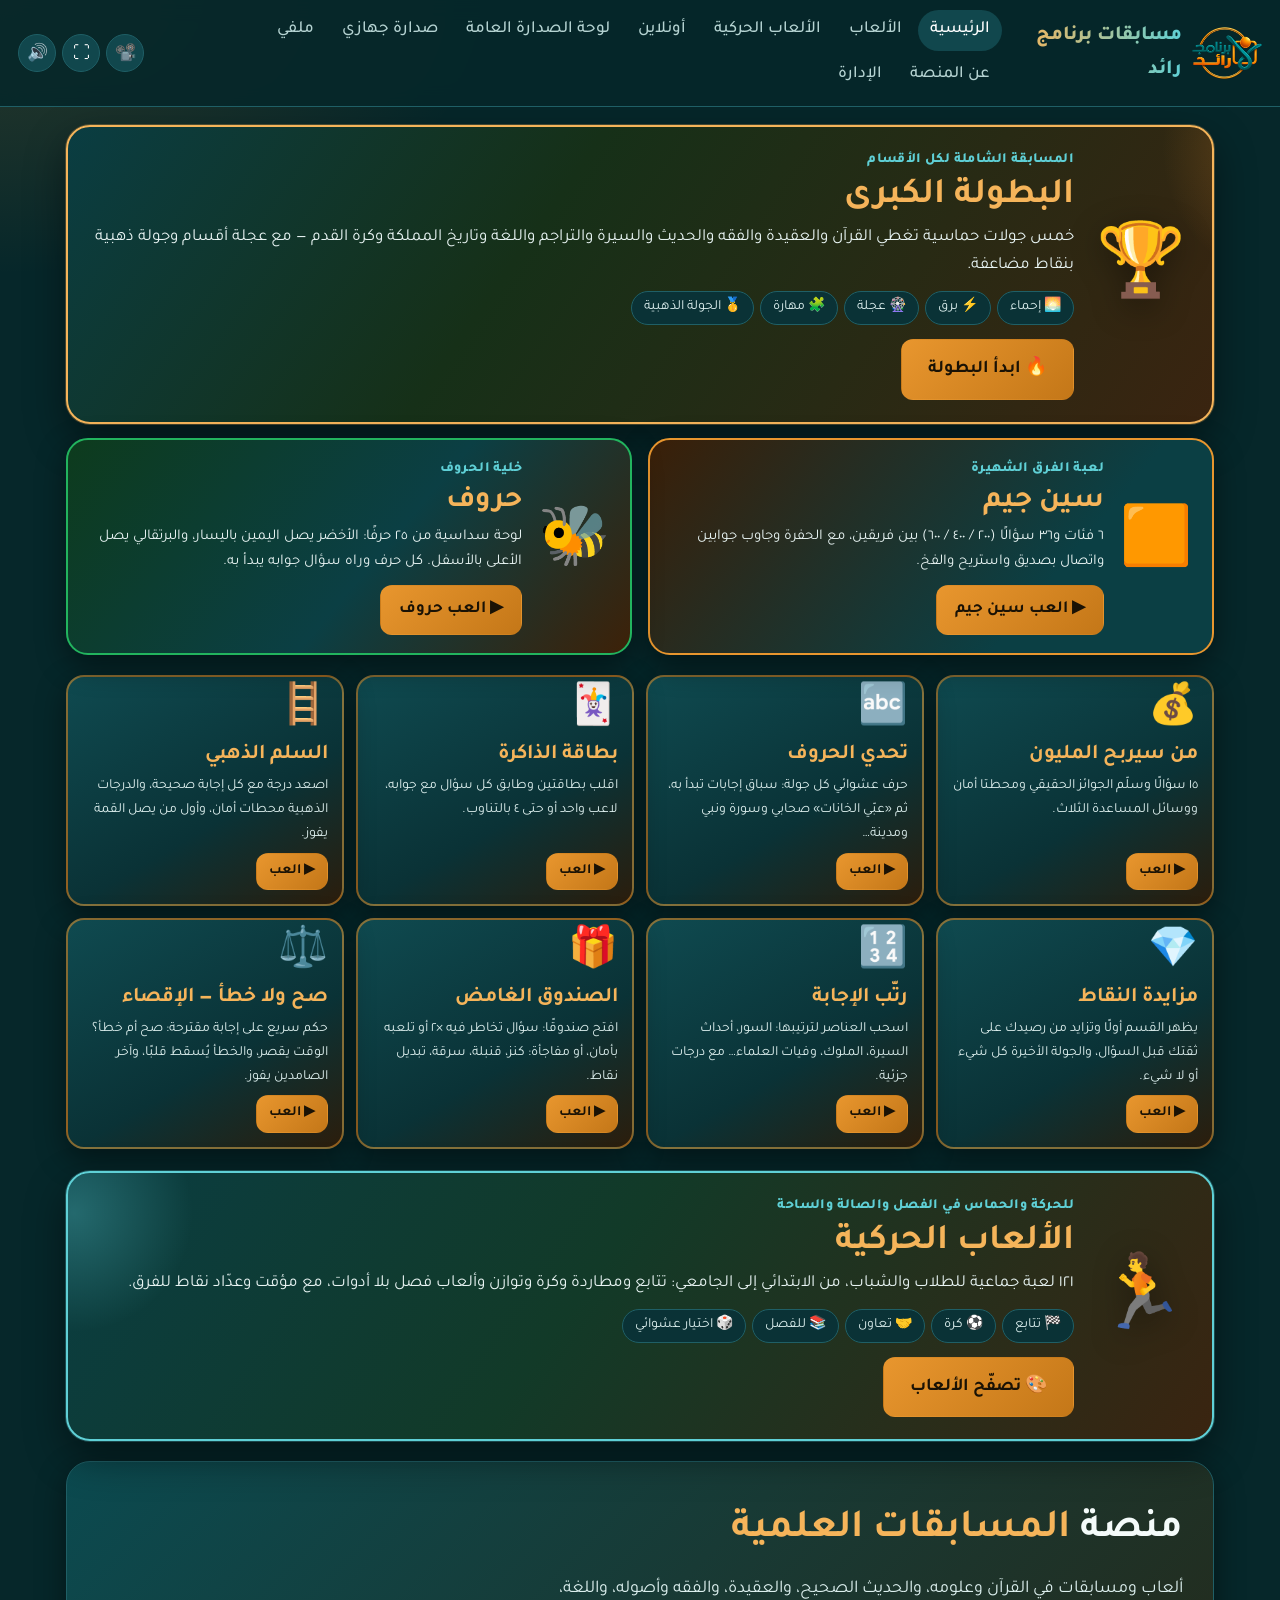
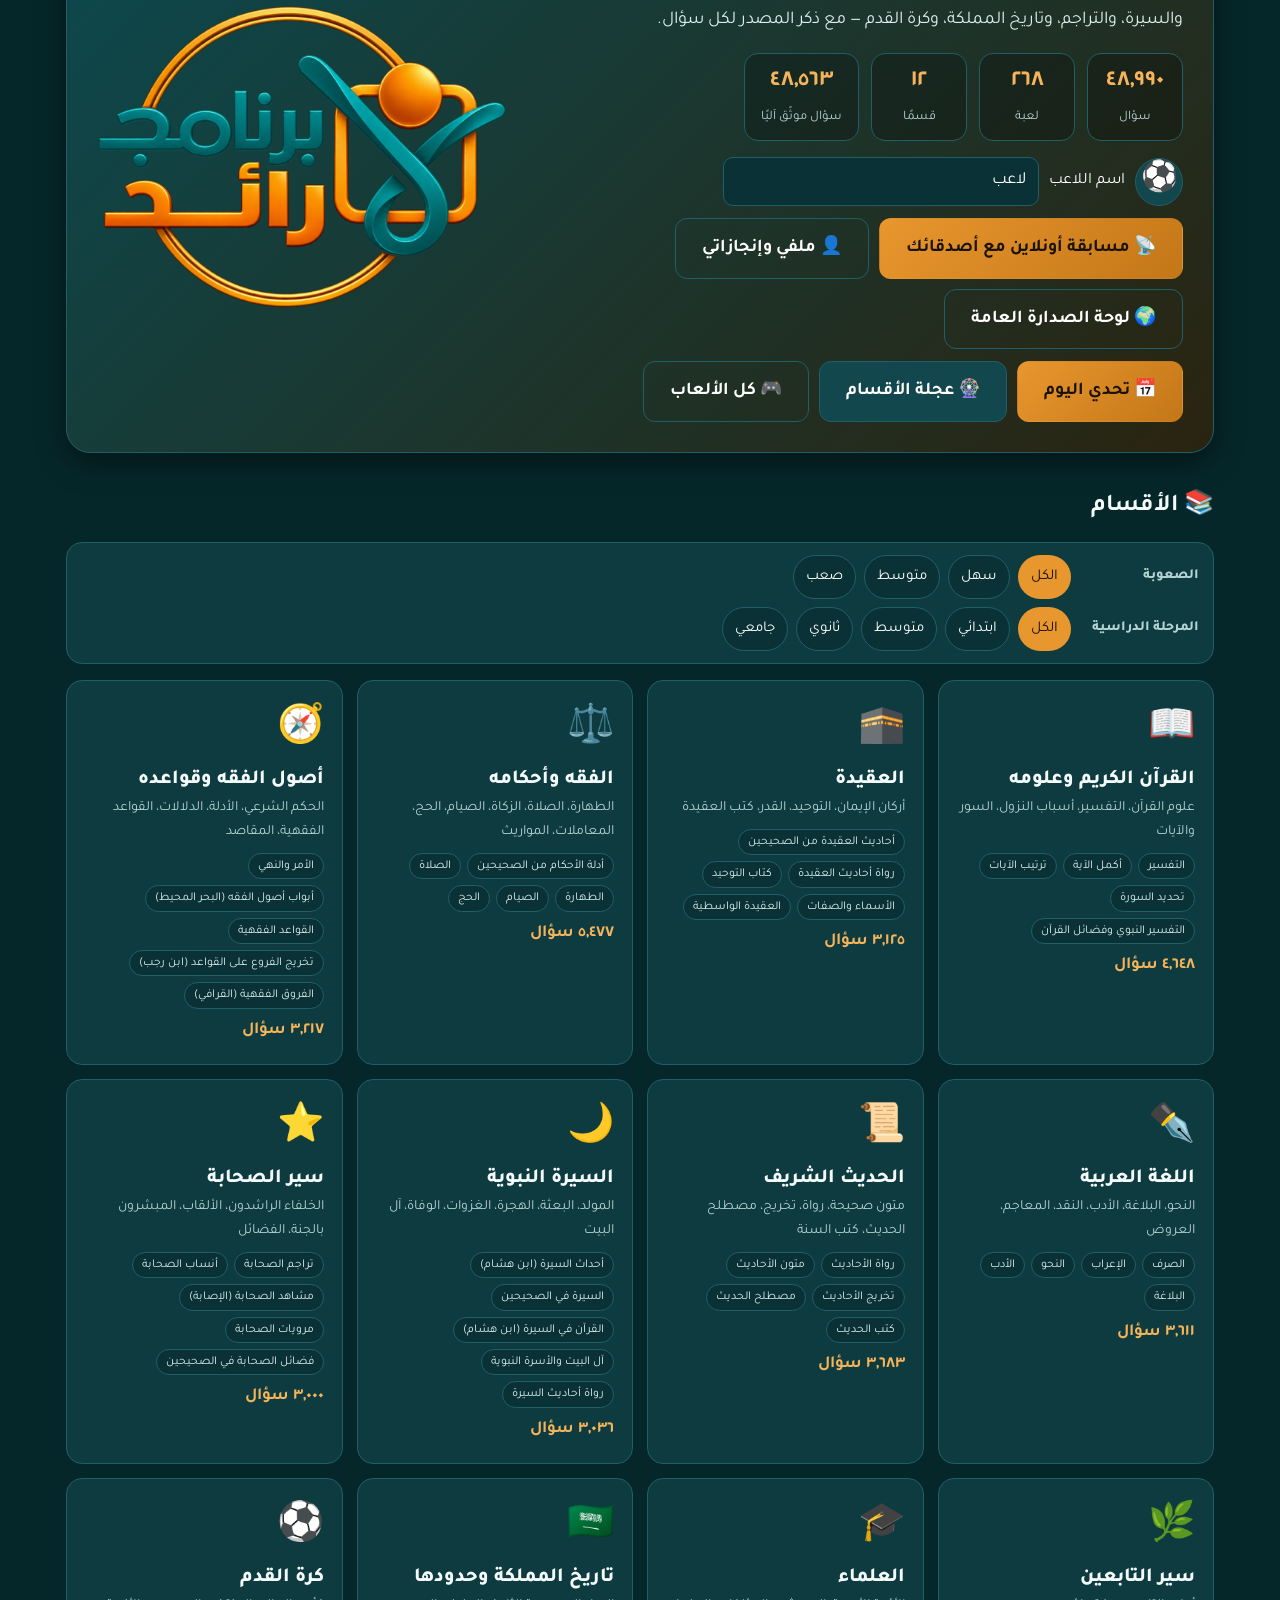
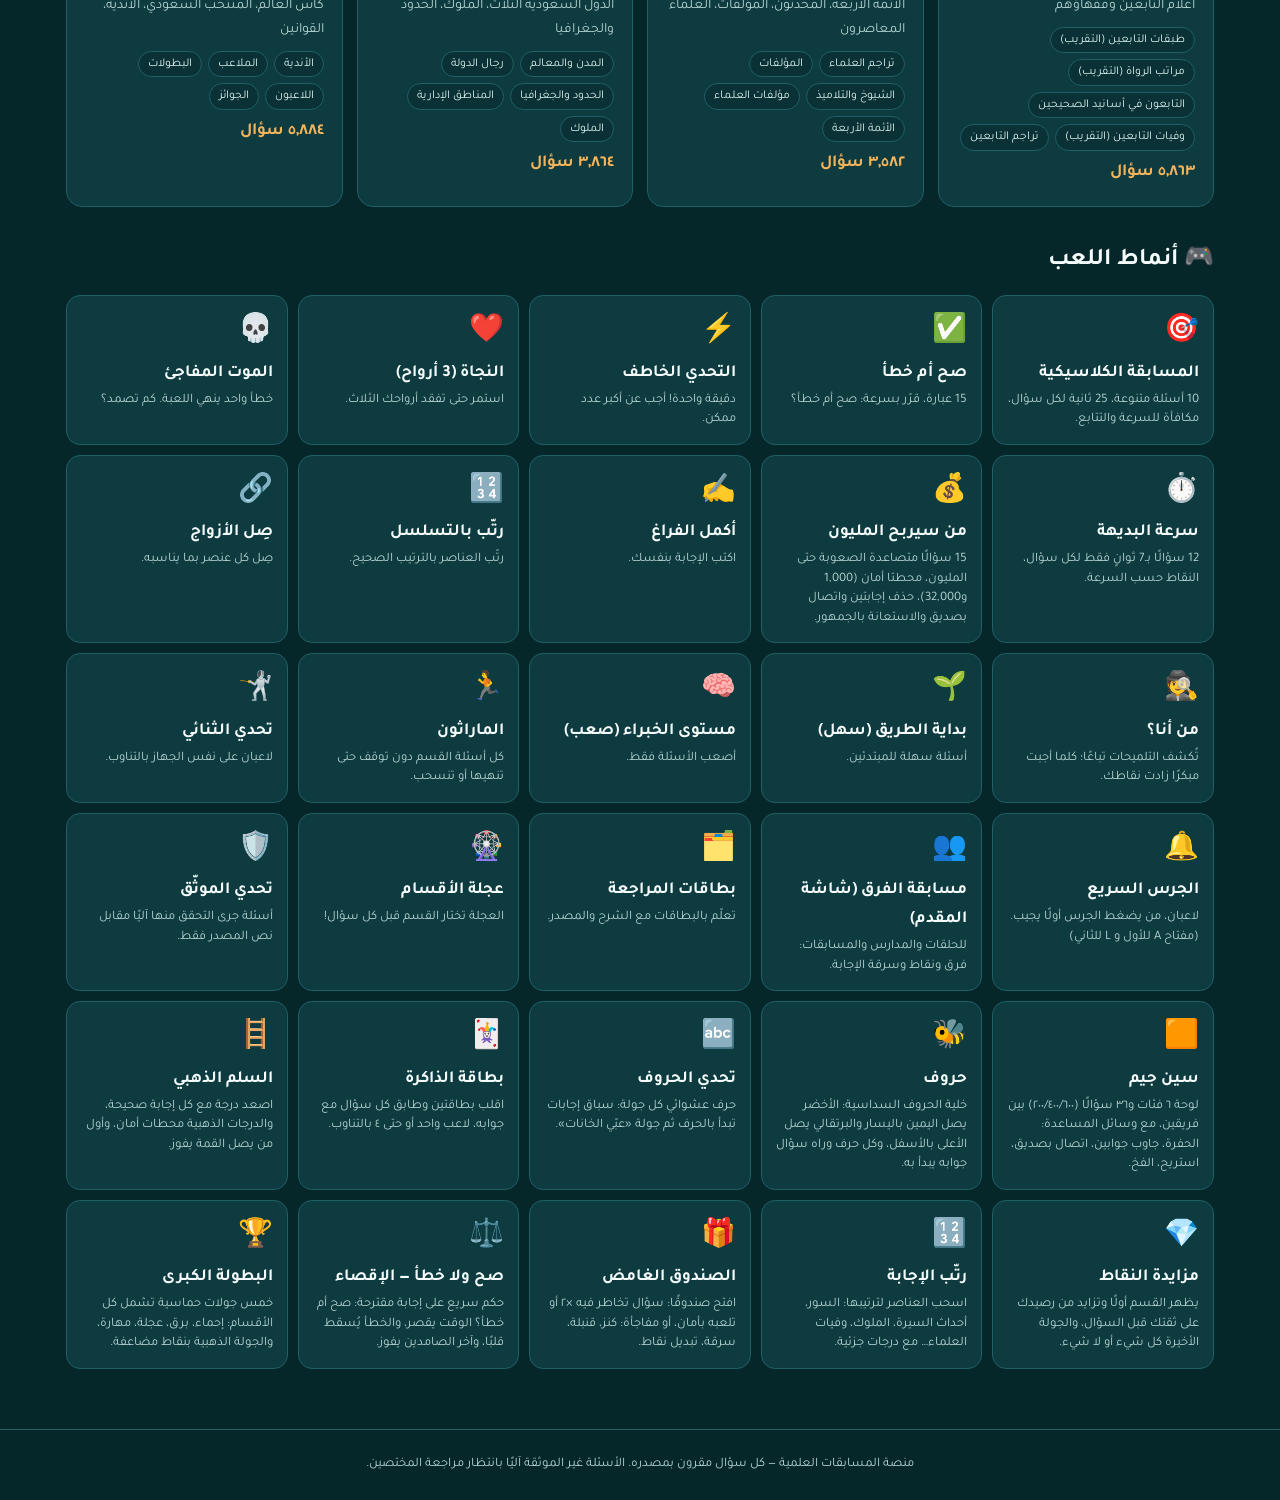
==== commit b01f869e: "صح ولا خطأ — الإقصاء: قلوب، وقت متسارع، آخر الصامدين يفوز" ====
--- a/index.html
+++ b/index.html
@@ -51,6 +51,7 @@
 <script src="js/bidding.js"></script>
 <script src="js/rattib.js"></script>
 <script src="js/mystery.js"></script>
+<script src="js/elim.js"></script>
 <script src="js/profile.js"></script>
 <script src="js/online.js"></script>
 <script src="js/leaderboard.js"></script>
--- a/css/games2.css
+++ b/css/games2.css
@@ -169,3 +169,18 @@
 .mx-reveal{text-align:center}.mx-big{font-size:90px;line-height:1.1;animation:ltPop .5s ease}.mx-reveal h2{margin:4px 0;color:var(--gold);font-size:32px}
 body.proj .mx-grid{max-width:1300px}body.proj .mx-stage{max-width:1400px}body.proj .mx-gift{font-size:56px}body.proj .mx-box b{font-size:34px}body.proj .mx-big{font-size:140px}body.proj .mx-reveal h2{font-size:50px}body.proj .mx-reveal p{font-size:26px}
 @media (max-width:600px){.mx-grid,.mx-grid.n20{grid-template-columns:repeat(4,minmax(0,1fr));gap:7px}.mx-gift{font-size:24px}.mx-box b{font-size:16px}.mx-box{border-radius:12px}body.proj .mx-gift{font-size:26px}body.proj .mx-box b{font-size:17px}body.proj .mx-big{font-size:80px}body.proj .mx-reveal h2{font-size:26px}}
+
+/* ---------- صح ولا خطأ: الإقصاء */
+.el-card{max-width:1000px;margin:8px auto}
+.el-cand{margin:14px auto 4px;padding:14px 18px;border-radius:16px;background:rgba(232,150,46,.14);border:2px dashed var(--gold);text-align:center;font-size:22px}
+.el-cand span{display:block;font-size:15px;opacity:.8;margin-bottom:4px}.el-cand b{color:var(--gold)}
+.el-btns{display:grid;grid-template-columns:1fr 1fr;gap:14px;max-width:1000px;margin:12px auto}
+.el-btn{font-family:inherit;font-size:44px;font-weight:800;padding:14px;border-radius:20px;border:3px solid transparent;color:#fff;cursor:pointer;display:flex;align-items:center;justify-content:center;gap:12px;box-shadow:0 6px 0 rgba(0,0,0,.35)}
+.el-btn span{font-size:28px}.el-btn.t{background:linear-gradient(160deg,#2fb36f,#17784a)}.el-btn.f{background:linear-gradient(160deg,#e0525a,#9b2530)}
+.el-btn:disabled{opacity:.45;cursor:default}.el-btn.right{opacity:1;border-color:#fff;box-shadow:0 0 0 5px rgba(79,208,138,.6)}.el-btn.wrong{opacity:1;outline:5px solid #ffb3b3}
+.kit-team.out{opacity:.4;filter:grayscale(1)}
+body.proj .el-cand{font-size:36px}body.proj .el-cand span{font-size:22px}body.proj .el-btn{font-size:70px;padding:22px}body.proj .el-btn span{font-size:44px}body.proj .el-card,body.proj .el-btns{max-width:1400px}
+@media (max-width:600px){.el-btn{font-size:32px;padding:10px}.el-btn span{font-size:22px}.el-cand{font-size:18px}body.proj .el-btn{font-size:34px}body.proj .el-cand{font-size:19px}}
+@media (max-width:600px){.kit-scores{grid-template-columns:repeat(auto-fit,minmax(104px,1fr));gap:6px}.kit-team{padding:5px 6px;border-radius:12px}.kit-tname{font-size:15px}.kit-tscore{font-size:24px}body.proj .kit-tname{font-size:16px}body.proj .kit-tscore{font-size:26px}}
+.kit-scores.n5 .kit-tscore,.kit-scores.n6 .kit-tscore,.kit-scores.n7 .kit-tscore,.kit-scores.n8 .kit-tscore{font-size:26px}
+body.proj .kit-scores.n5 .kit-tscore,body.proj .kit-scores.n6 .kit-tscore,body.proj .kit-scores.n7 .kit-tscore,body.proj .kit-scores.n8 .kit-tscore{font-size:40px}
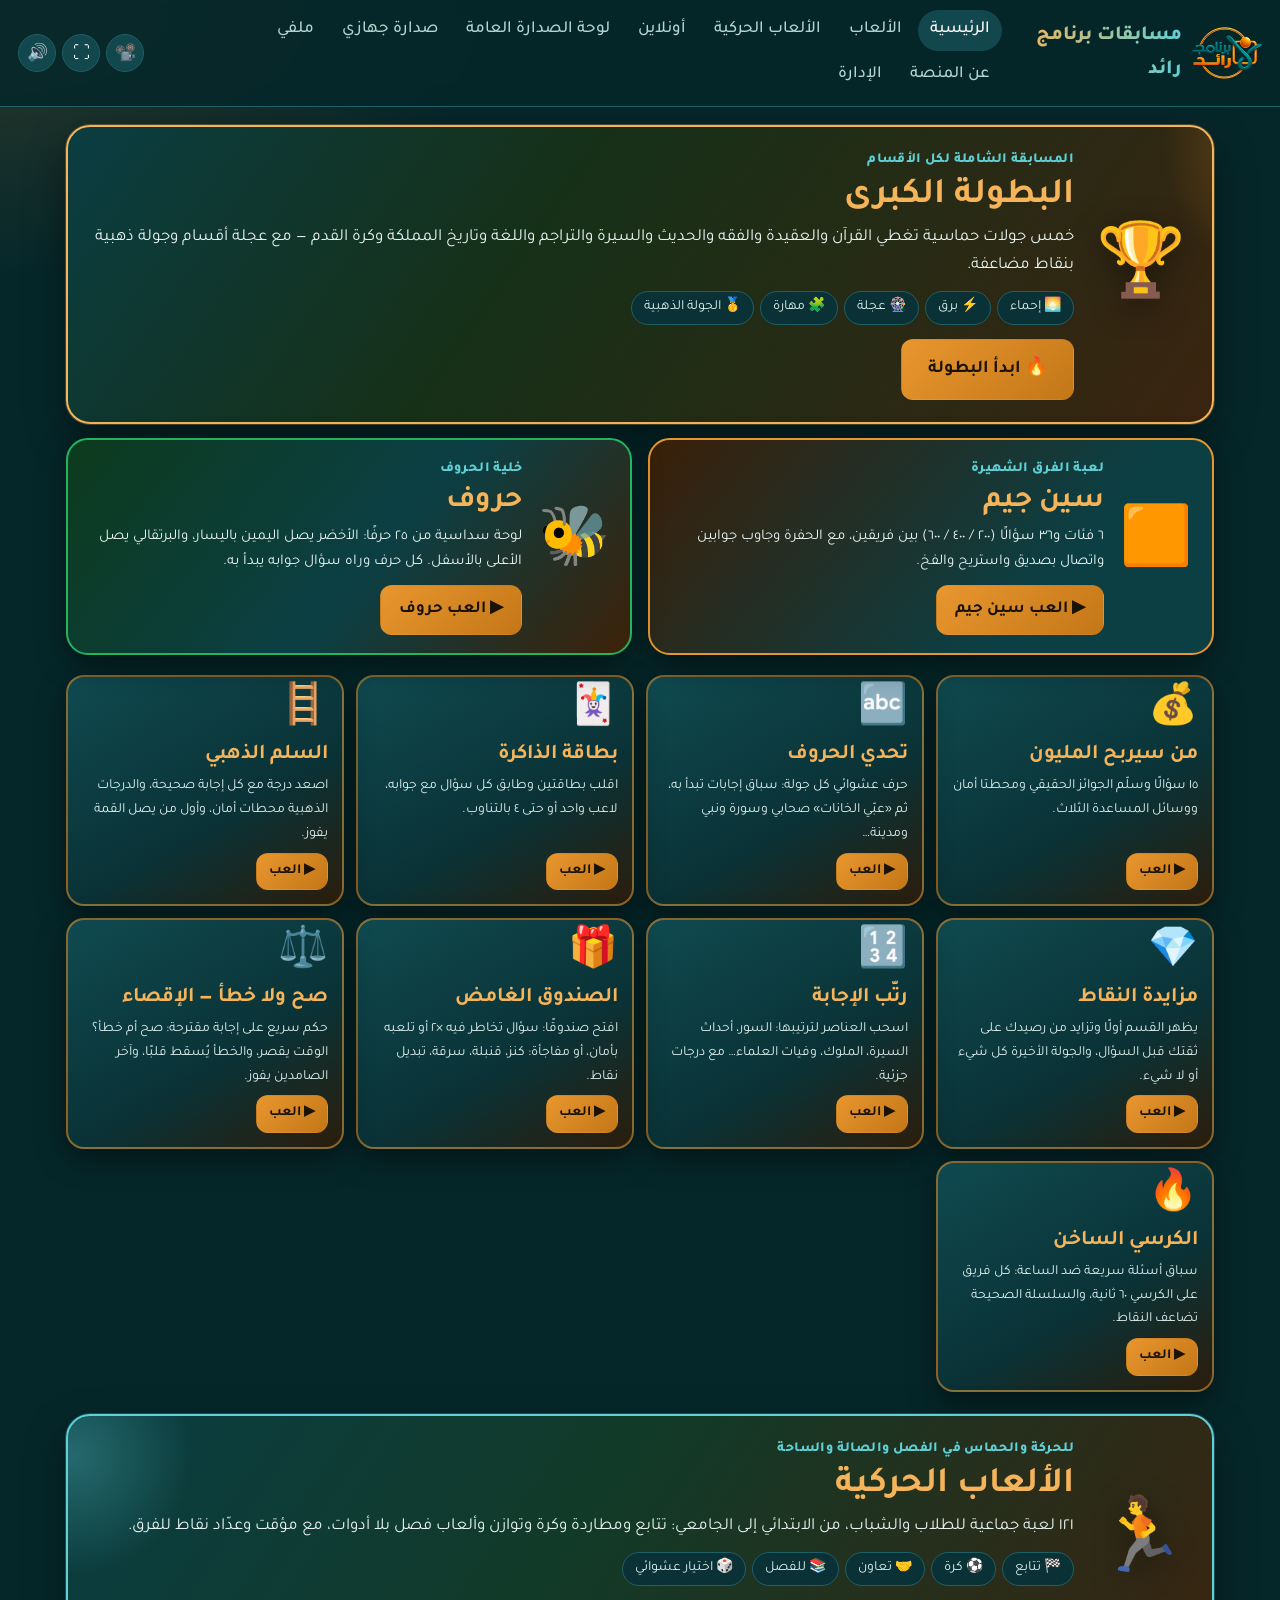
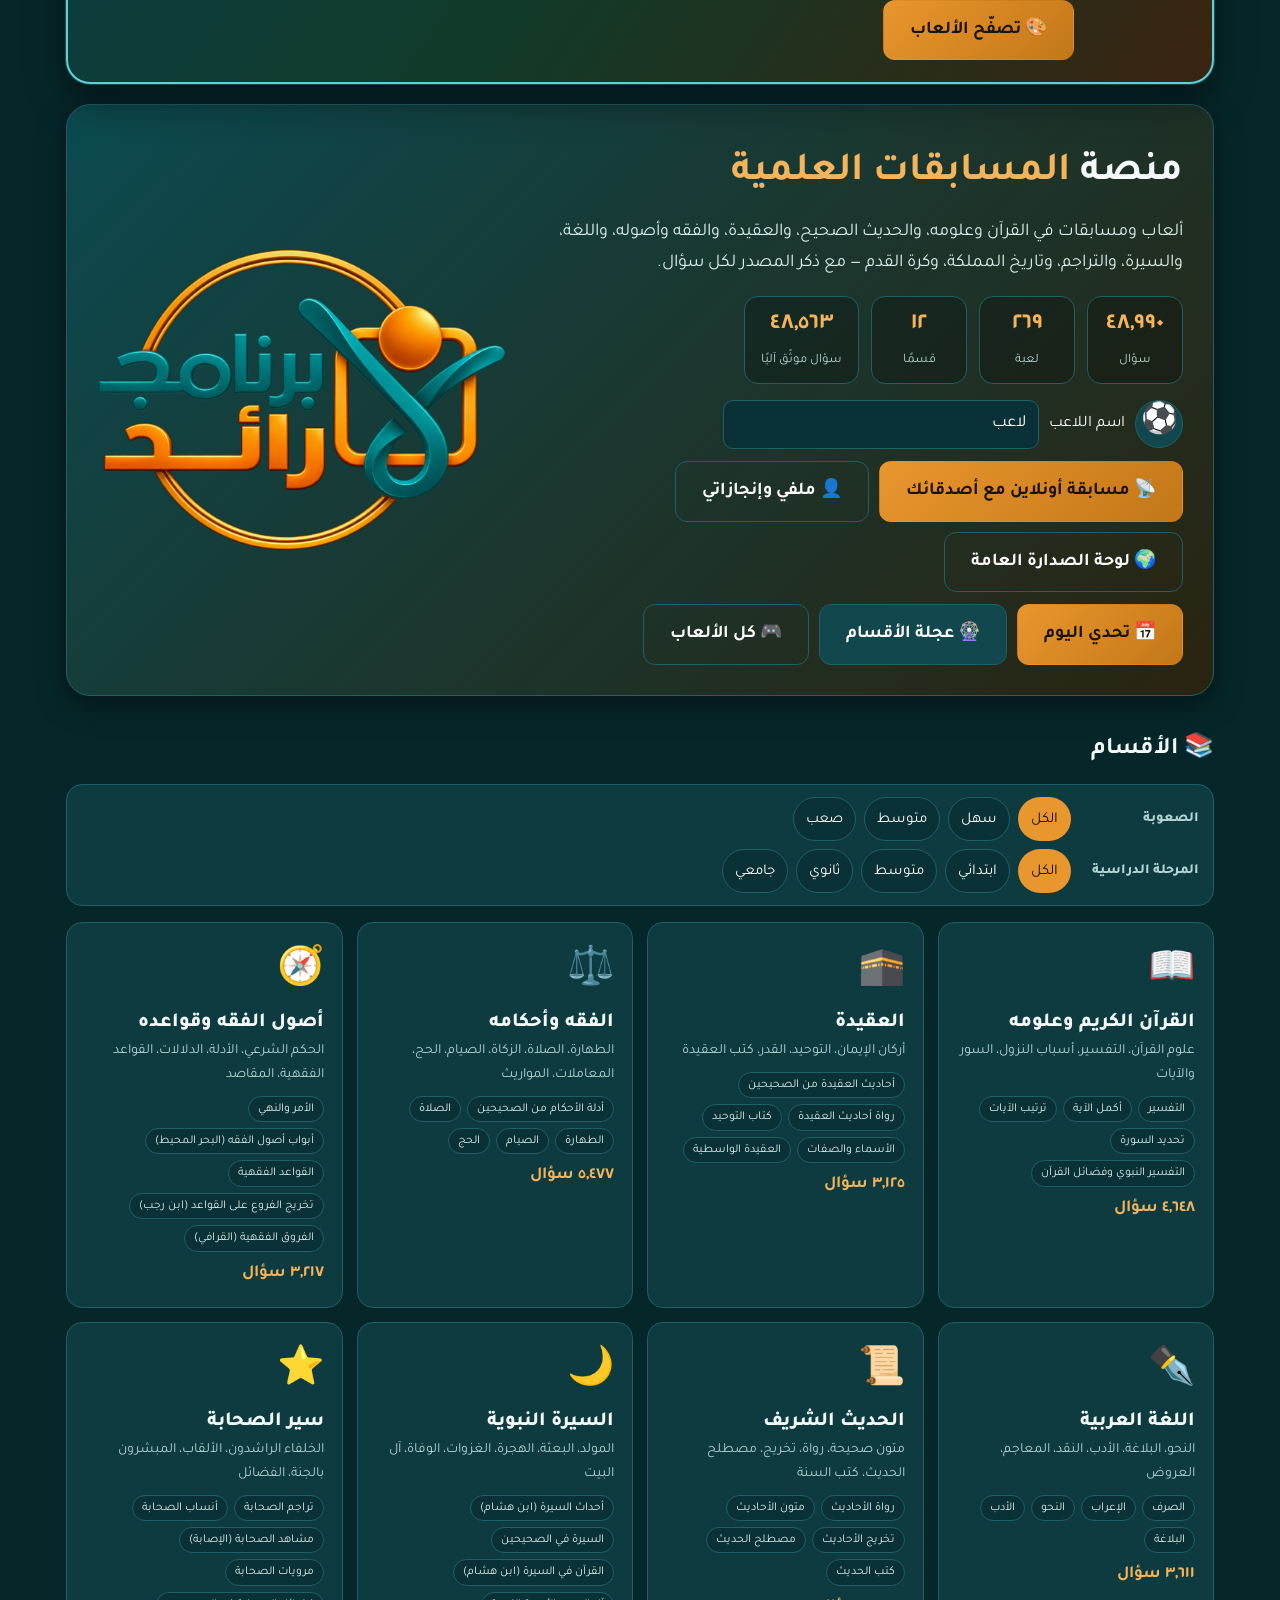
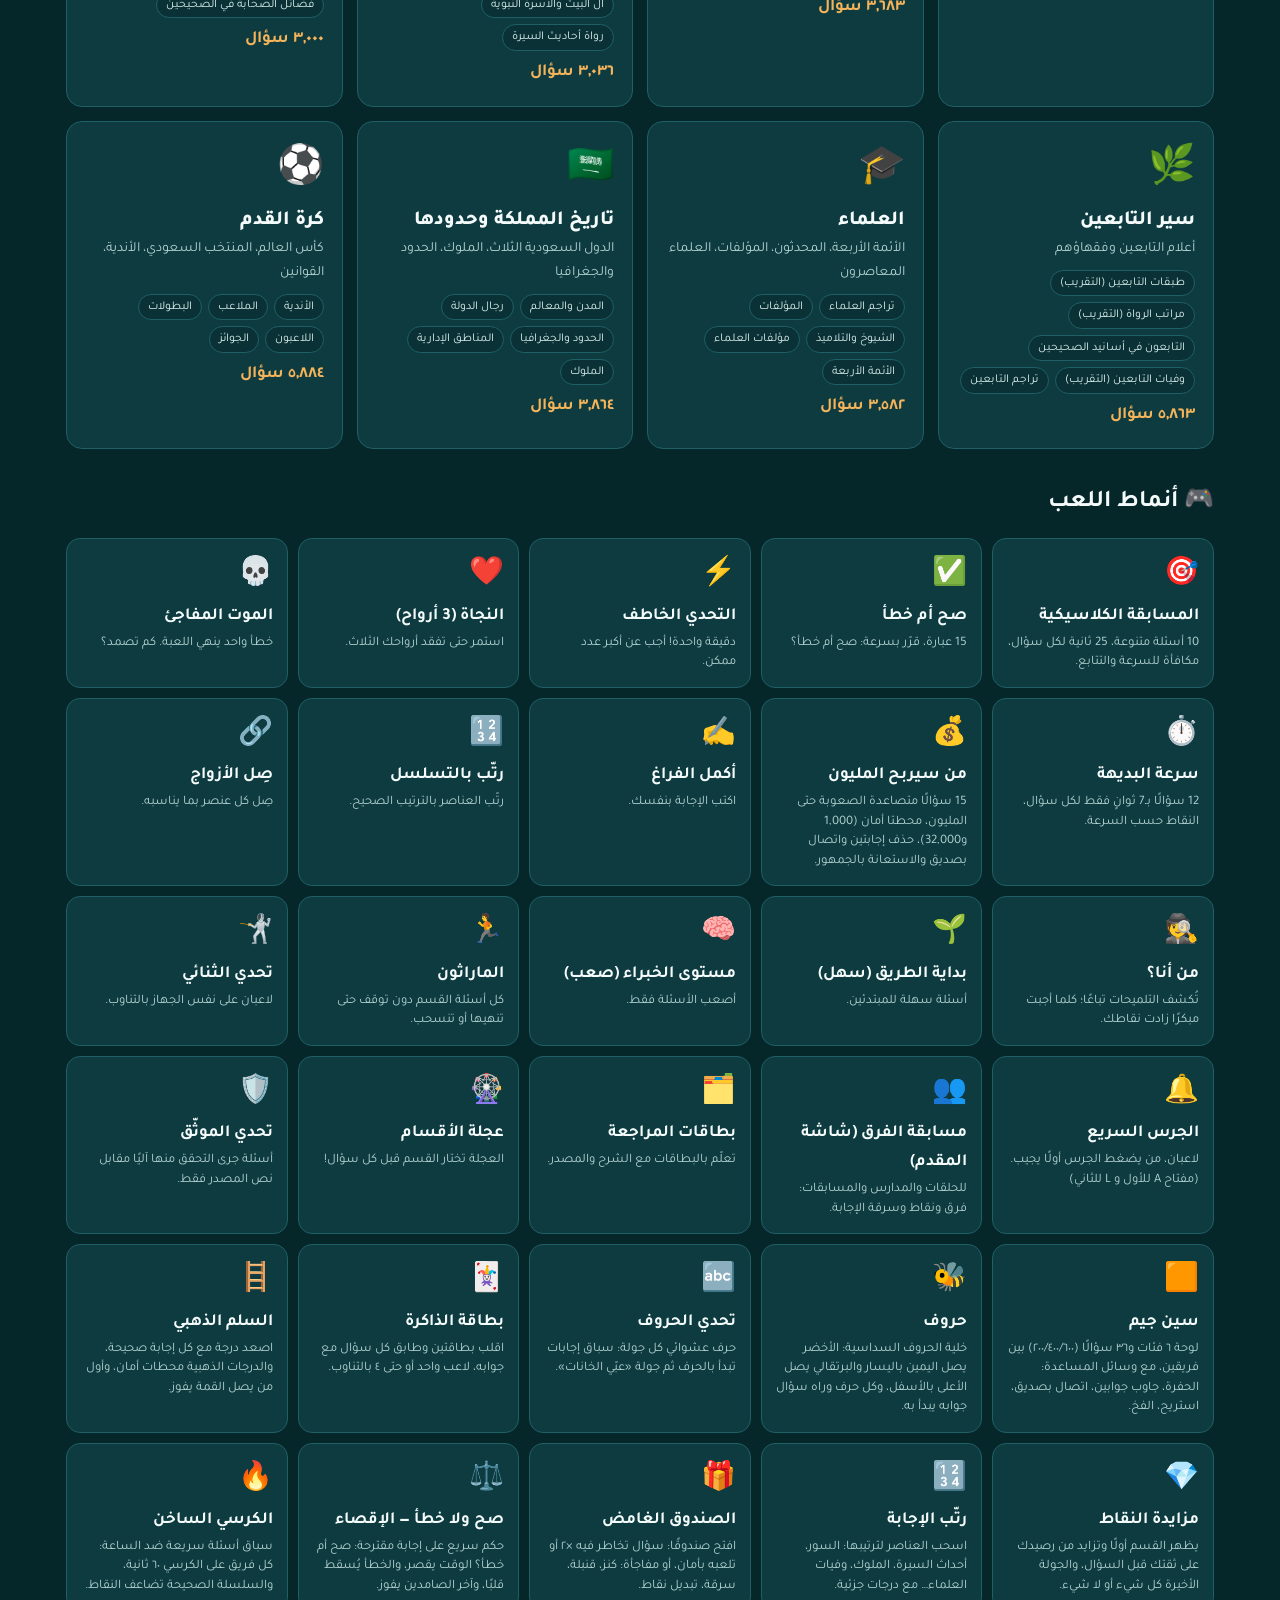
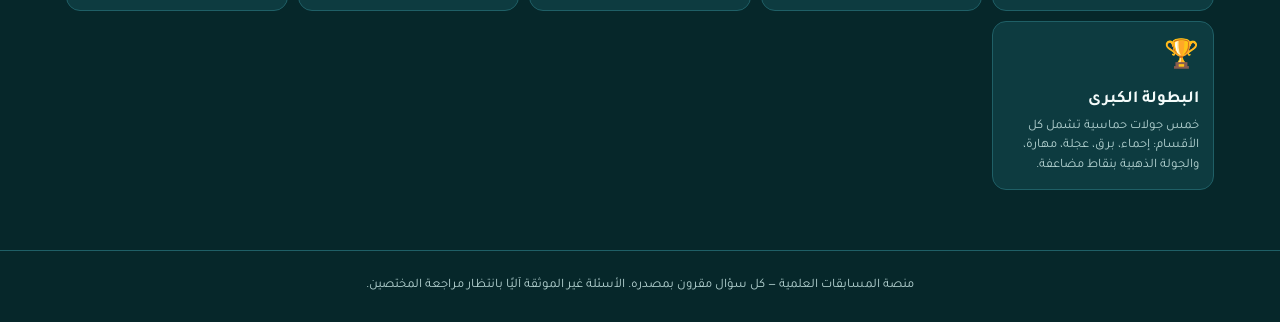
==== commit 4b5f96f0: "الكرسي الساخن: سباق أسئلة سريعة ضد الساعة مع مضاعف السلسلة" ====
--- a/index.html
+++ b/index.html
@@ -52,6 +52,7 @@
 <script src="js/rattib.js"></script>
 <script src="js/mystery.js"></script>
 <script src="js/elim.js"></script>
+<script src="js/hotseat.js"></script>
 <script src="js/profile.js"></script>
 <script src="js/online.js"></script>
 <script src="js/leaderboard.js"></script>
--- a/css/games2.css
+++ b/css/games2.css
@@ -184,3 +184,16 @@
 @media (max-width:600px){.kit-scores{grid-template-columns:repeat(auto-fit,minmax(104px,1fr));gap:6px}.kit-team{padding:5px 6px;border-radius:12px}.kit-tname{font-size:15px}.kit-tscore{font-size:24px}body.proj .kit-tname{font-size:16px}body.proj .kit-tscore{font-size:26px}}
 .kit-scores.n5 .kit-tscore,.kit-scores.n6 .kit-tscore,.kit-scores.n7 .kit-tscore,.kit-scores.n8 .kit-tscore{font-size:26px}
 body.proj .kit-scores.n5 .kit-tscore,body.proj .kit-scores.n6 .kit-tscore,body.proj .kit-scores.n7 .kit-tscore,body.proj .kit-scores.n8 .kit-tscore{font-size:40px}
+
+/* ---------- الكرسي الساخن */
+.hs-top{display:grid;grid-template-columns:1fr auto 1fr;align-items:center;gap:10px;margin:6px 0}
+.hs-seat{font-size:24px;font-weight:800}.hs-stat{text-align:left;font-size:20px;font-weight:700;color:var(--muted)}
+.hs-clock{grid-row:span 2;font-size:64px;font-weight:900;color:var(--gold);min-width:120px;text-align:center;line-height:1;border:4px solid var(--gold);border-radius:50%;width:120px;height:120px;display:flex;align-items:center;justify-content:center;background:rgba(0,0,0,.25)}
+.hs-clock.hot{color:#ff6b6b;border-color:#ff6b6b;animation:hsPulse 1s infinite}
+@keyframes hsPulse{50%{transform:scale(1.08)}}
+.hs-mult{font-size:22px;font-weight:800}.hs-mult.x2{color:#5fd0d6}.hs-mult.x3{color:#ff9f43;text-shadow:0 0 12px #ff9f43}
+.hs-area{max-width:1100px;margin:6px auto}
+.hs-sum{text-align:center}.hs-big{font-size:70px}.hs-sum h2{color:var(--gold)}
+.hs-nums{display:grid;grid-template-columns:repeat(4,1fr);gap:10px;margin-top:10px}.hs-nums div{background:rgba(0,0,0,.2);border-radius:14px;padding:10px}.hs-nums b{display:block;font-size:34px;color:var(--gold)}.hs-nums span{color:var(--muted)}
+body.proj .hs-seat{font-size:40px}body.proj .hs-stat,body.proj .hs-mult{font-size:34px}body.proj .hs-clock{font-size:100px;width:180px;height:180px}body.proj .hs-area{max-width:1500px}body.proj .hs-nums b{font-size:60px}body.proj .hs-nums span{font-size:24px}
+@media (max-width:600px){.hs-top{grid-template-columns:1fr auto}.hs-clock{font-size:40px;width:80px;height:80px;grid-row:span 3;grid-column:2;grid-row-start:1}.hs-seat{font-size:18px}.hs-stat{text-align:right;font-size:15px}.hs-mult{font-size:16px}.hs-nums{grid-template-columns:repeat(2,1fr)}body.proj .hs-clock{font-size:42px;width:84px;height:84px}body.proj .hs-seat{font-size:19px}body.proj .hs-stat,body.proj .hs-mult{font-size:16px}}
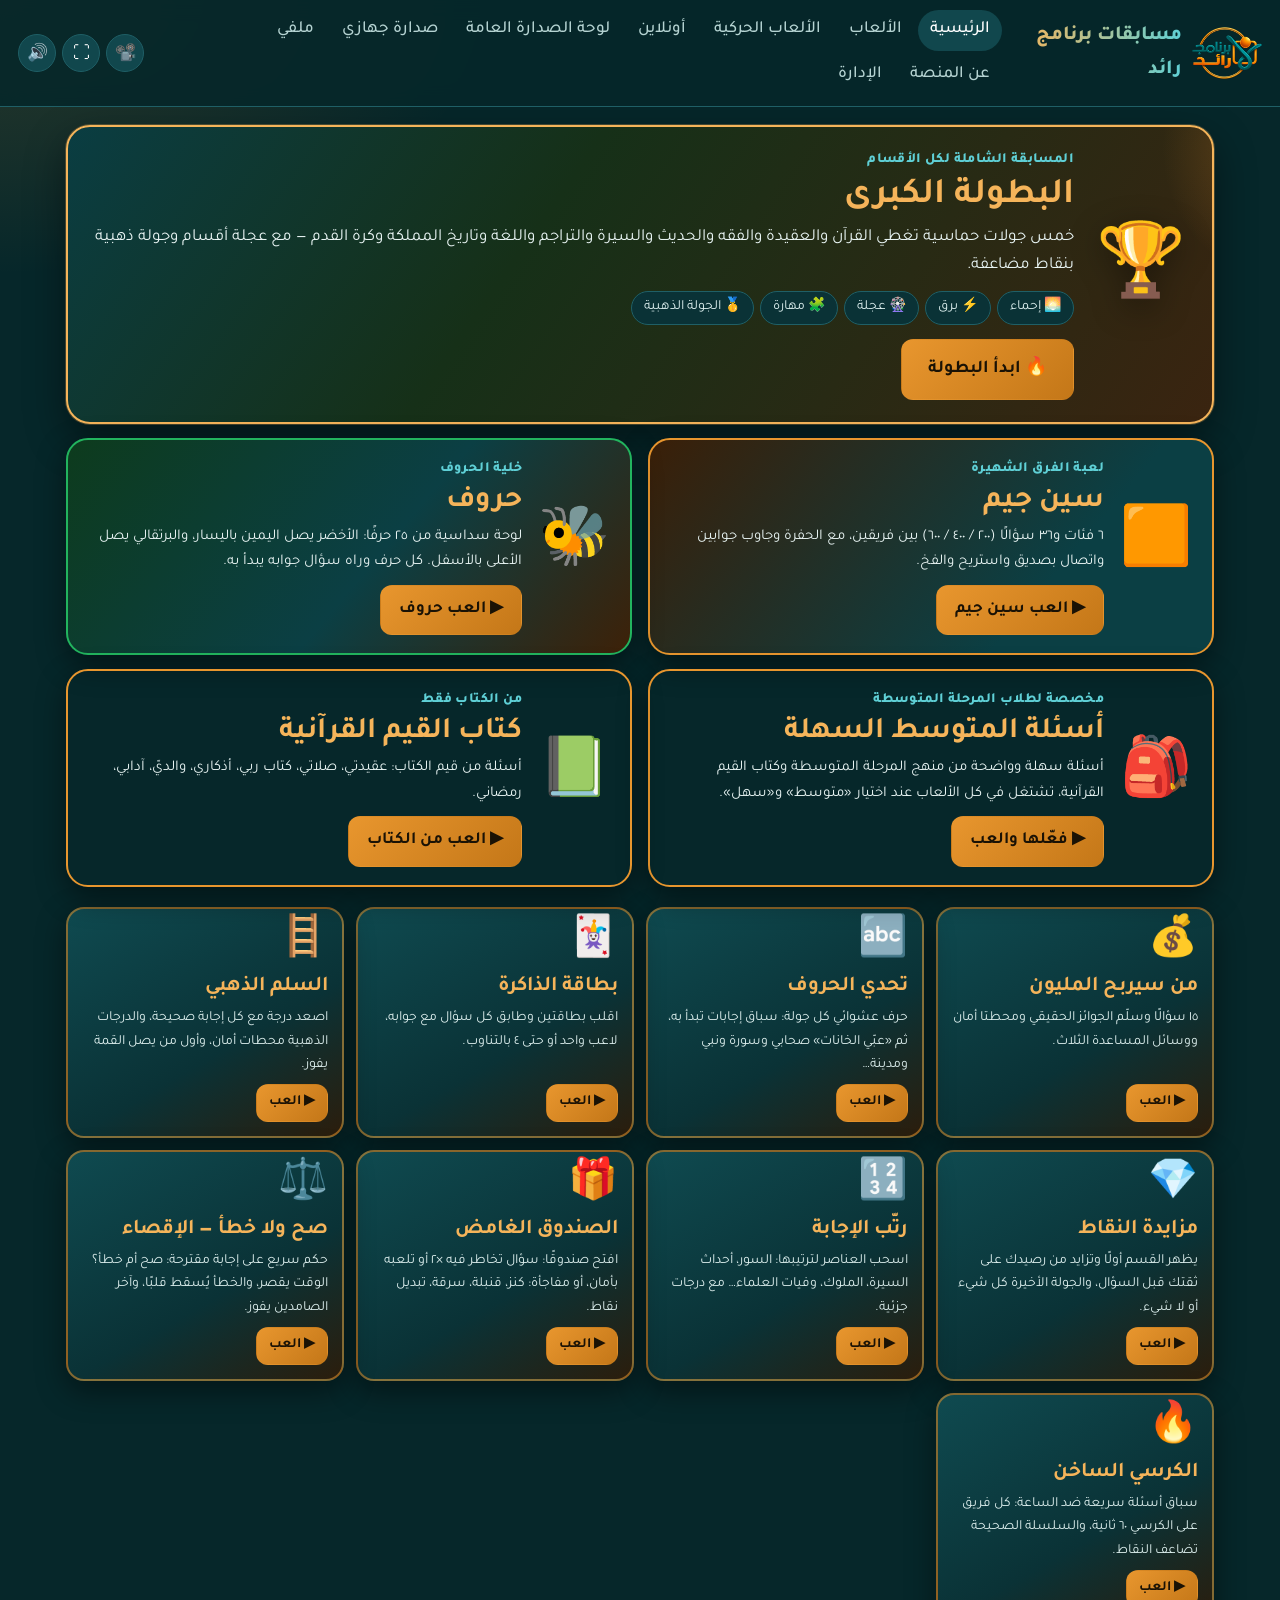
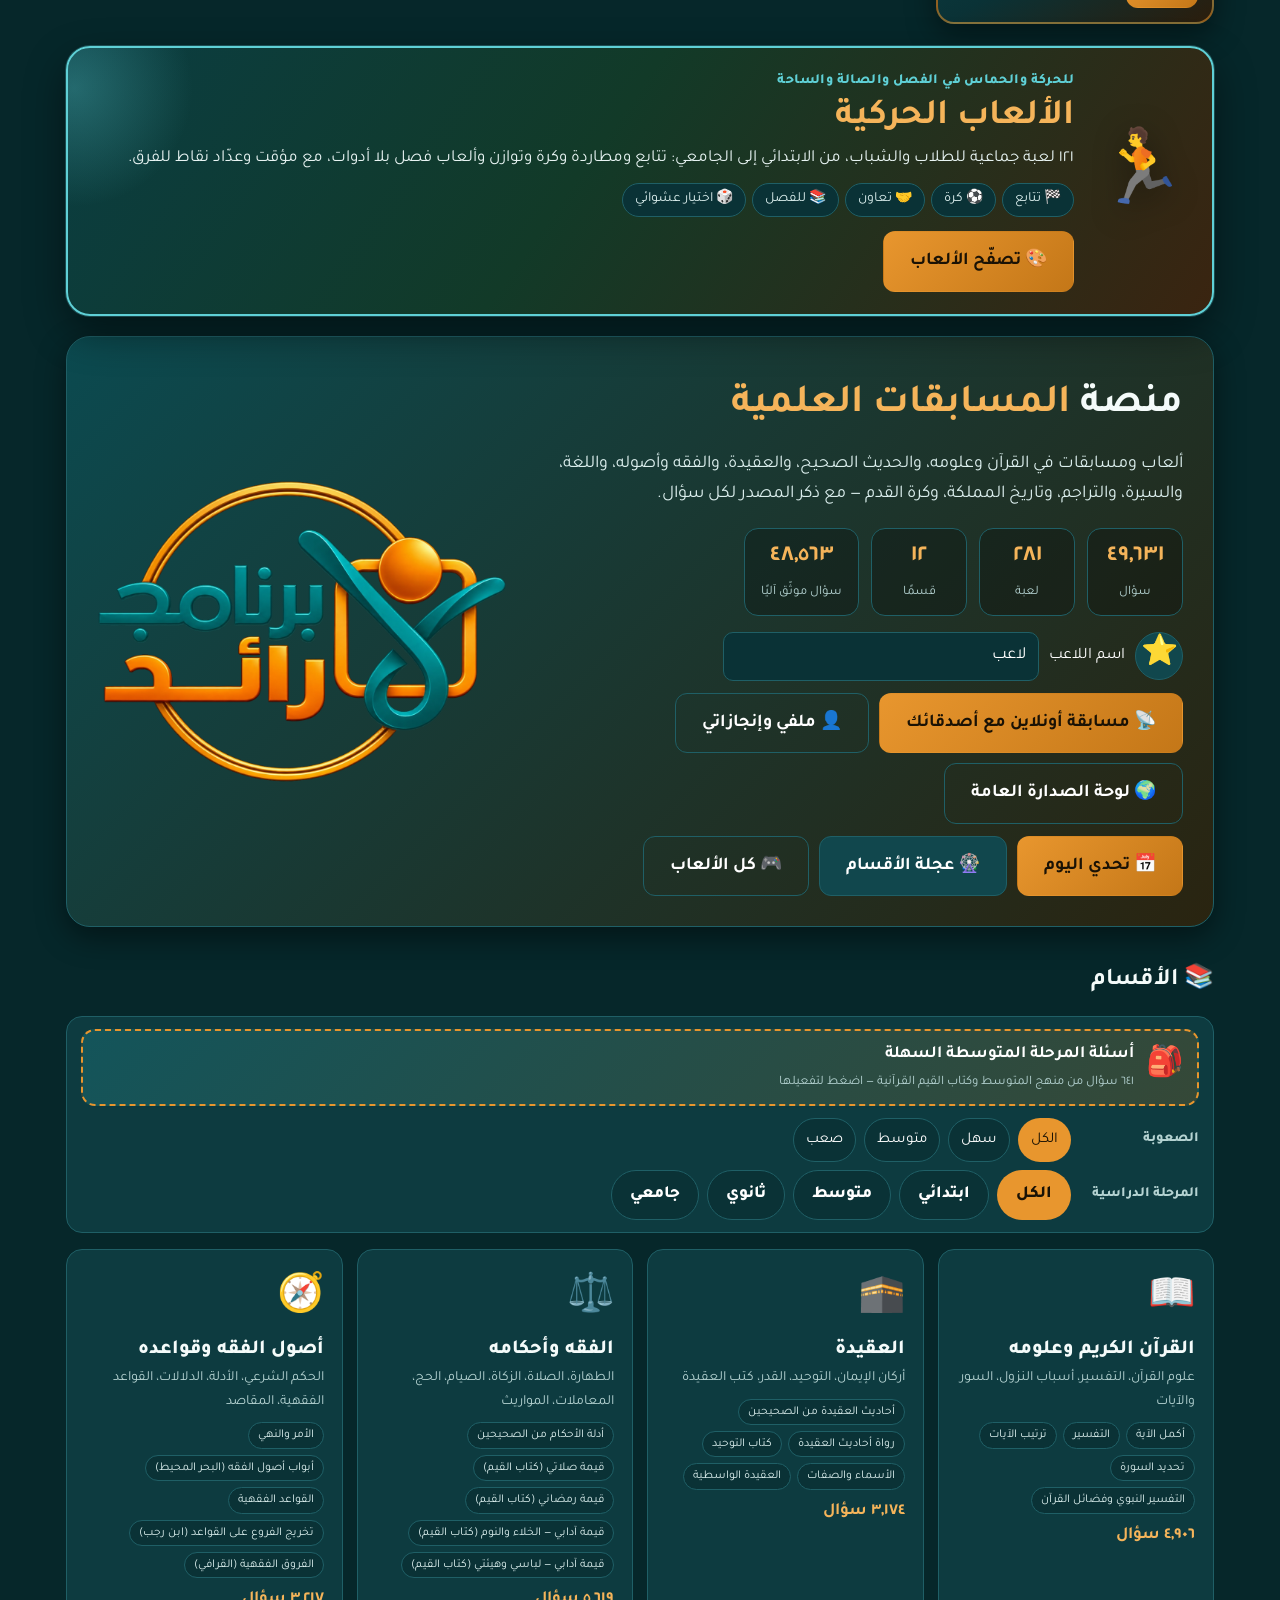
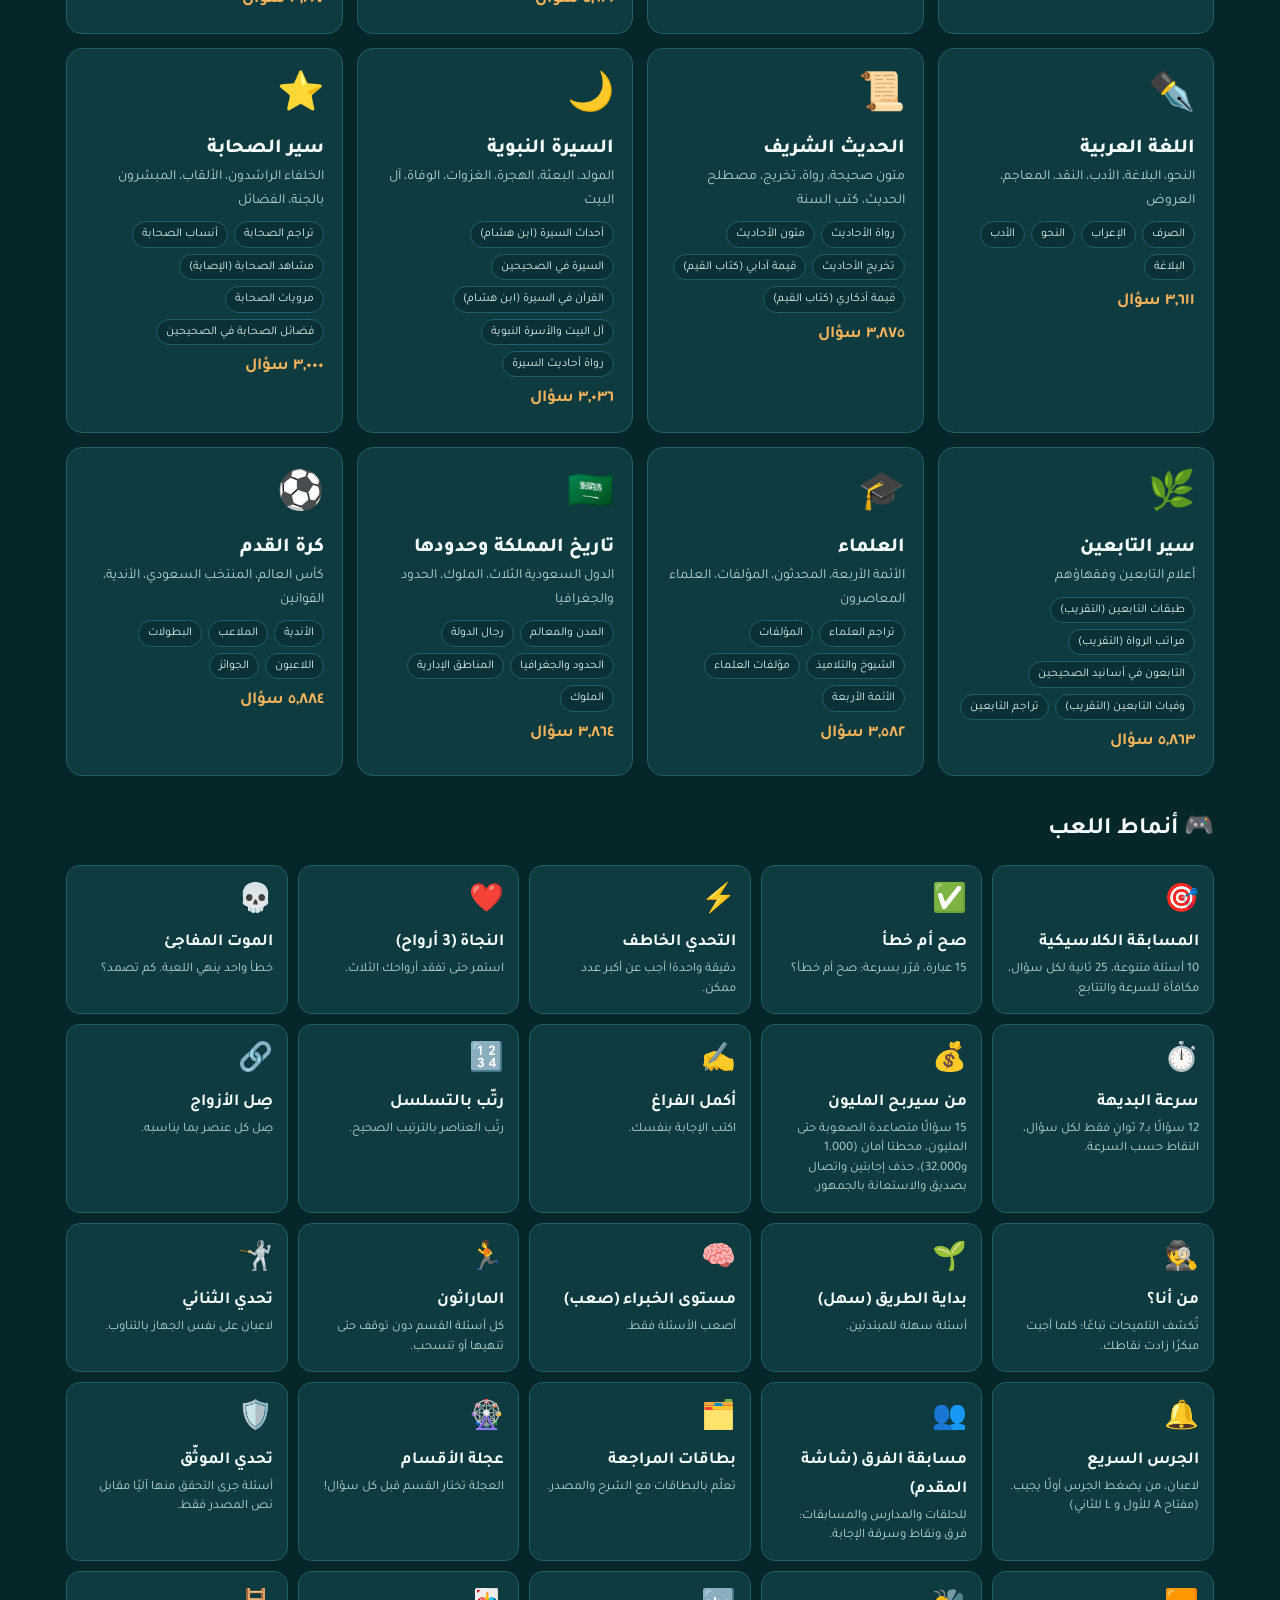
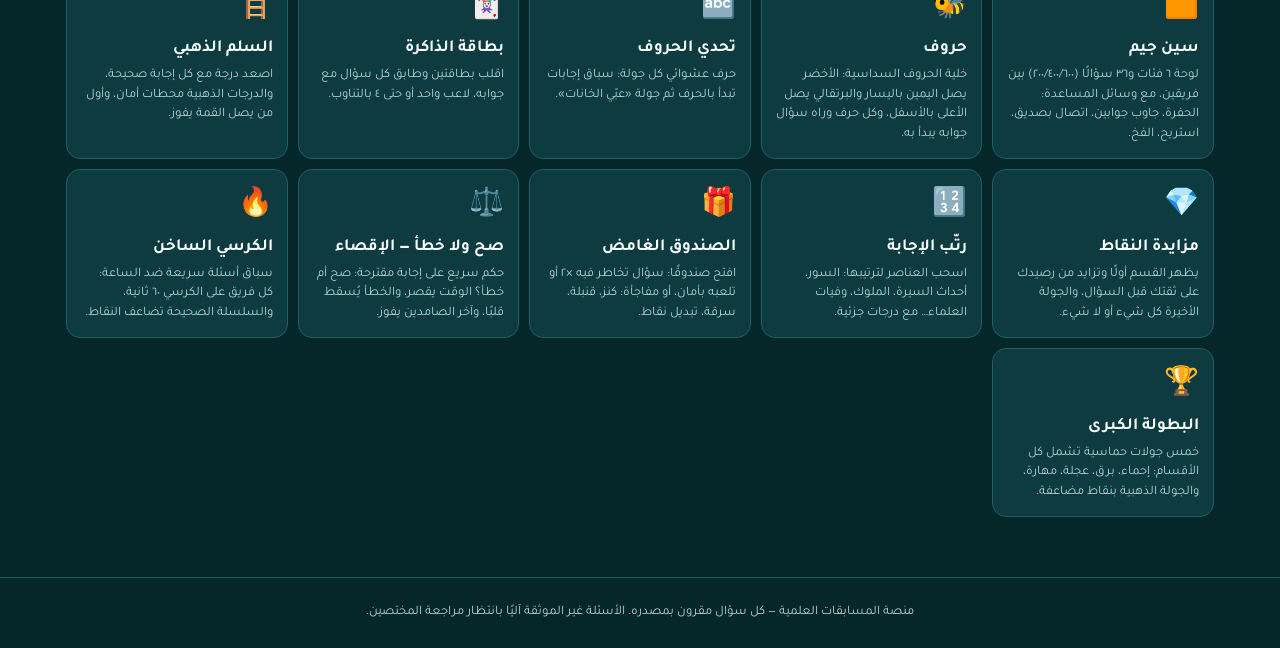
==== commit 958283ce: "أسئلة سهلة مخصصة للمرحلة المتوسطة: كتاب القيم القرآنية (422 سؤالًا) + القرآن (219)، وزر «أسئلة المتو" ====
--- a/index.html
+++ b/index.html
@@ -35,7 +35,7 @@
 <main id="view" class="container"><p class="center muted">جارٍ التحميل…</p></main>
 <footer class="footer">منصة المسابقات العلمية — كل سؤال مقرون بمصدره. الأسئلة غير الموثقة آليًا بانتظار مراجعة المختصين.</footer>
 <script src="data/manifest.js"></script>
-<script src="data/stage-manifest.js"></script>
+<script src="data/stage-manifest.js"></script><script src="data/school-manifest.js"></script>
 <script src="js/core.js"></script>
 <script src="js/stages.js"></script>
 <script src="js/games.js"></script>
--- a/css/style.css
+++ b/css/style.css
@@ -229,3 +229,10 @@
 .filter-note{background:rgba(245,180,90,.15);border:1px solid var(--gold);color:var(--txt);border-radius:12px;padding:10px 14px;margin:10px 0;font-weight:700;text-align:center}
 body.proj .qfilters .chip,body.proj .qf-label{font-size:22px}body.proj .filter-note{font-size:24px}
 @media (max-width:600px){.qf-label{min-width:100%;display:block}.qf-row{align-items:flex-start}}
+
+.qf-school{display:flex;align-items:center;gap:12px;width:100%;text-align:start;font:inherit;color:#fff;background:linear-gradient(135deg,rgba(43,176,184,.22),rgba(196,119,24,.22));border:2px dashed var(--pri);border-radius:14px;padding:10px 14px;margin:0 0 12px;cursor:pointer;min-height:56px}
+.qf-school b{display:block;font-size:17px}.qf-school small{display:block;color:var(--muted);font-size:13px;margin-top:2px}
+.qf-school .qf-school-i{font-size:30px}.qf-school.on{border-style:solid;background:var(--pri);color:#1a1205}.qf-school.on small{color:#1a1205;opacity:.8}
+.qfilters .qf-row:last-child .chip{font-size:17px;min-height:50px;padding-inline:18px;font-weight:800}
+body.proj .qf-school b{font-size:26px}body.proj .qf-school small{font-size:18px}
+.school-row{display:grid;grid-template-columns:repeat(auto-fit,minmax(260px,1fr));gap:12px;margin:12px 0}
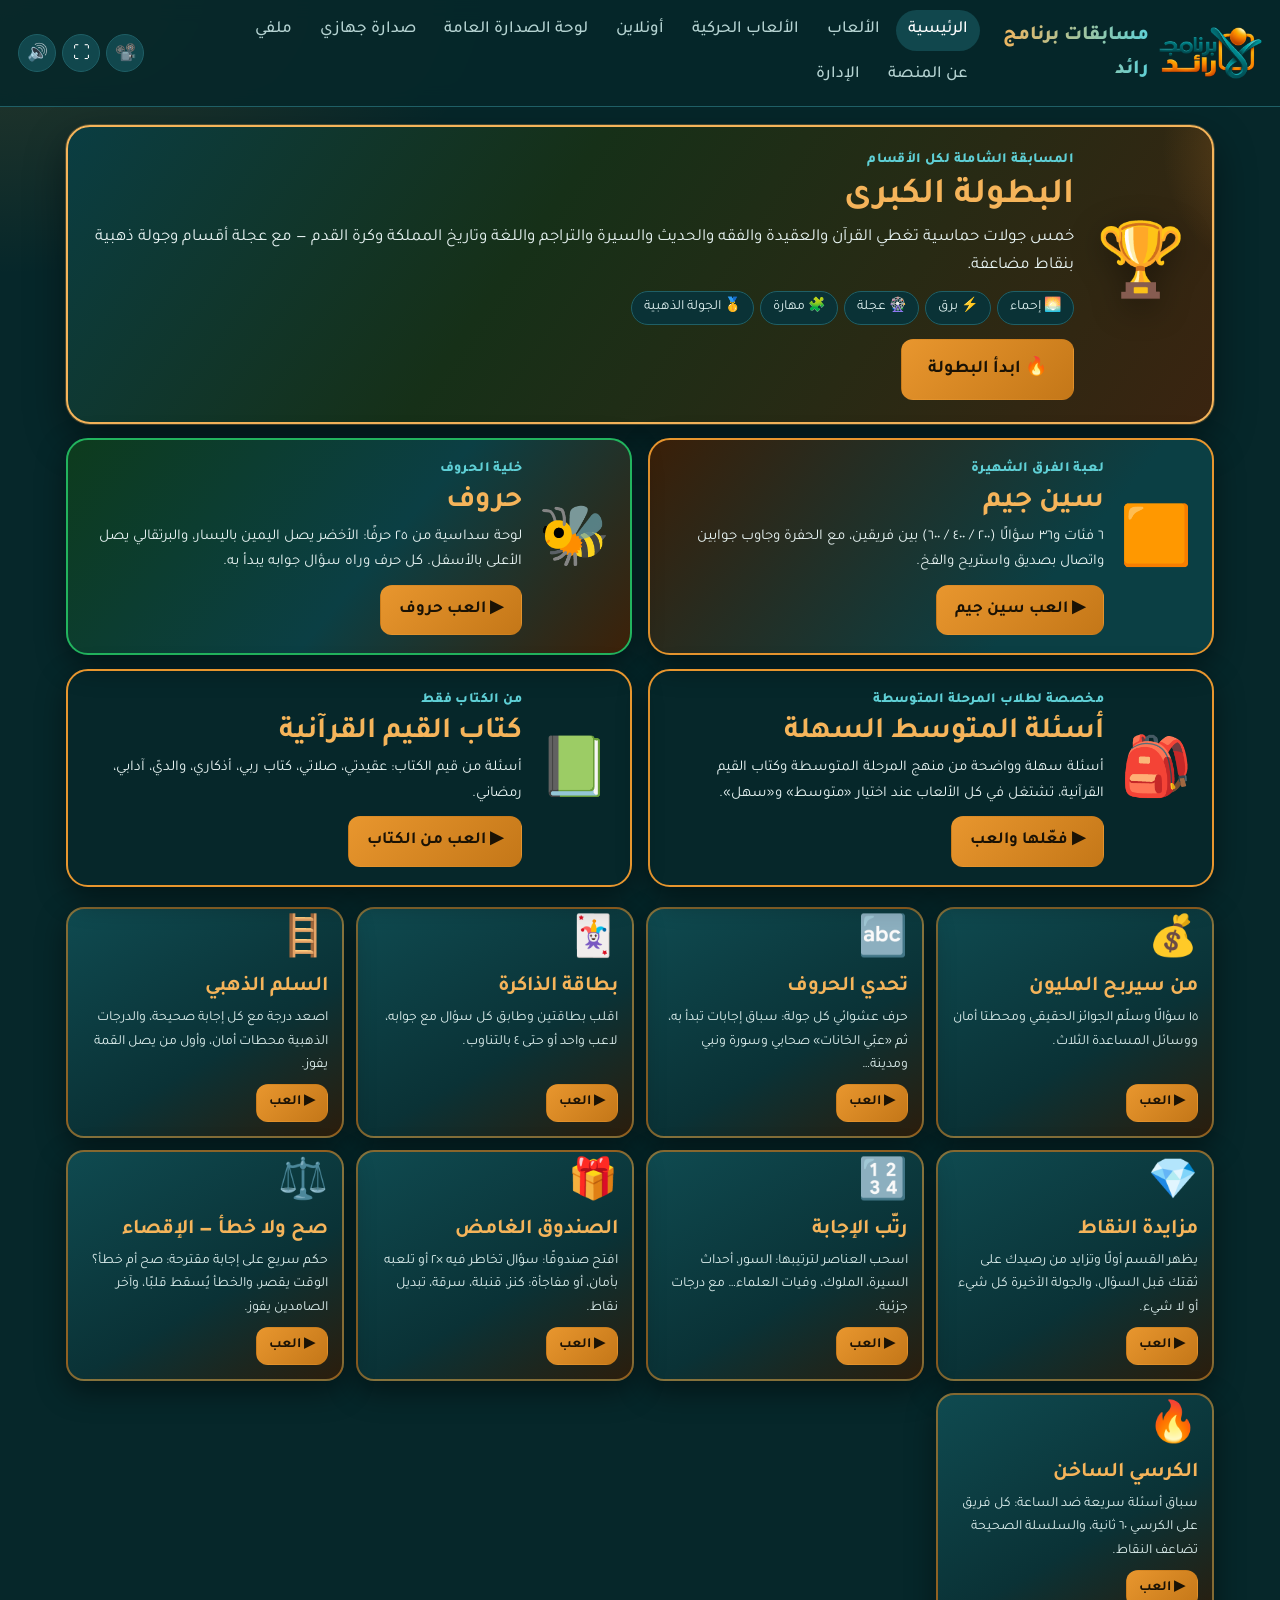
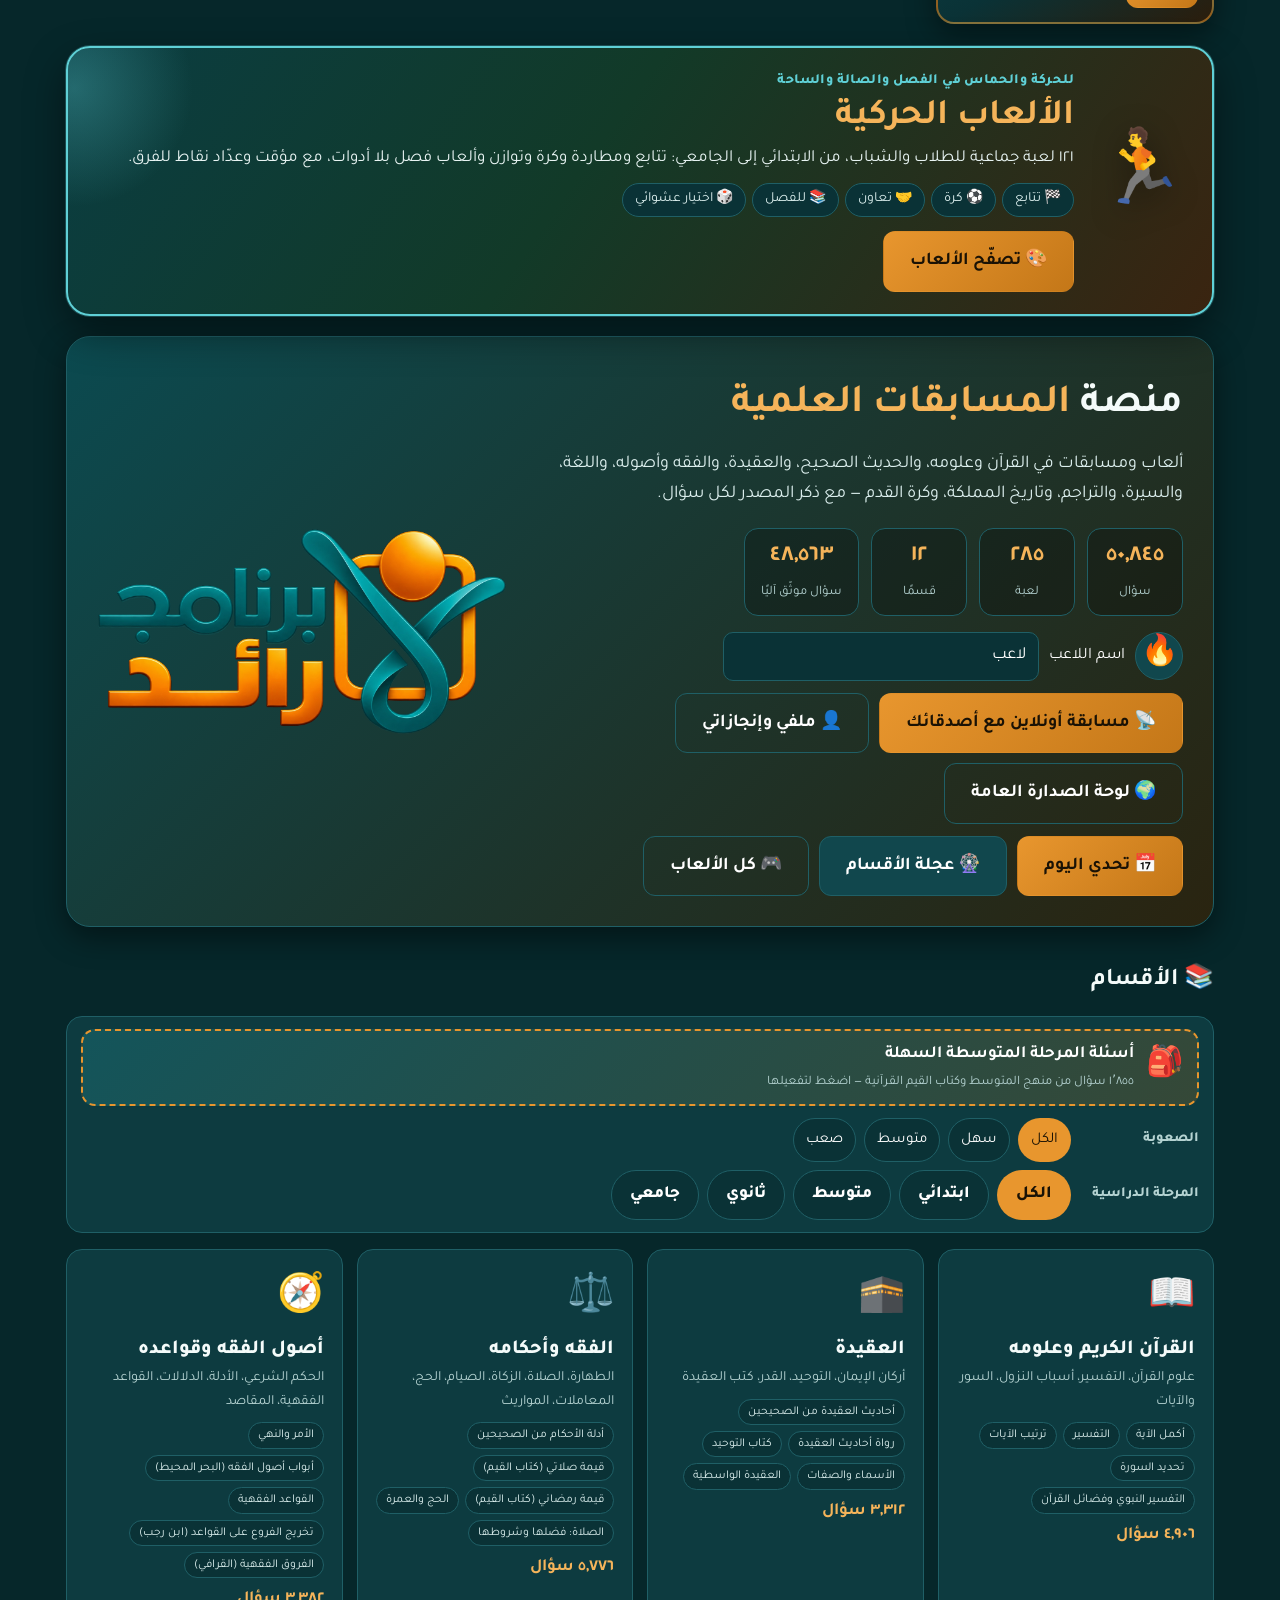
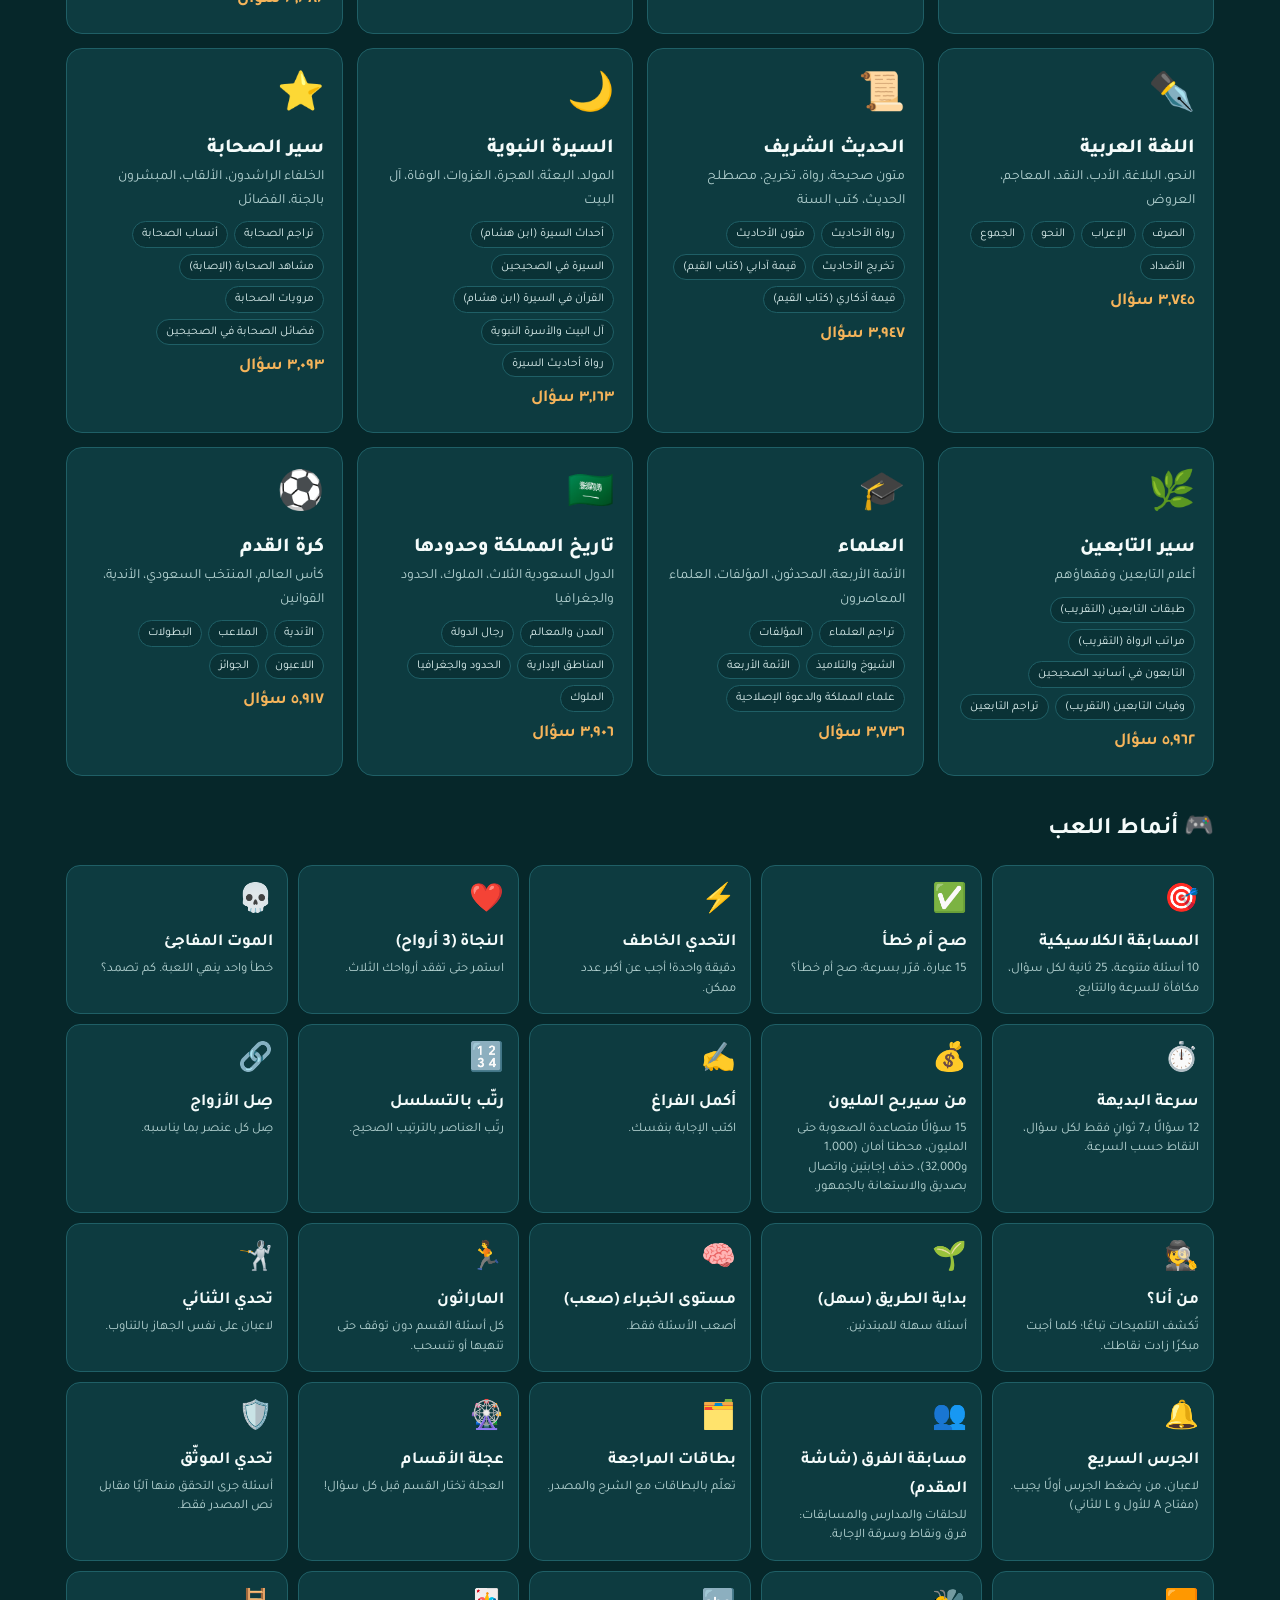
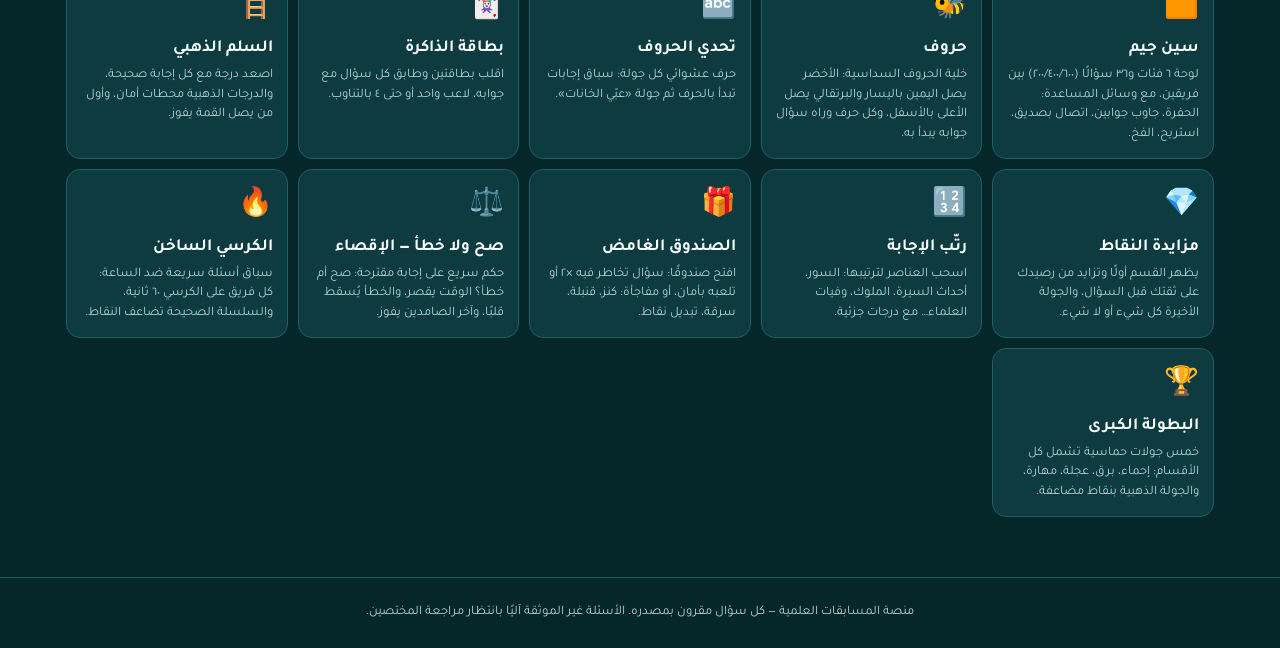
==== commit a3e57b5b: "الشعار الأفقي الجديد بدل الدائري (خلفية مفرّغة)" ====
--- a/index.html
+++ b/index.html
@@ -18,7 +18,7 @@
 </head>
 <body>
 <header class="topbar">
-  <a class="logo" href="#/"><img class="brand-logo" src="assets/logo-official.png" alt="شعار برنامج رائد"><span>مسابقات برنامج رائد</span></a>
+  <a class="logo" href="#/"><img class="brand-logo" src="assets/logo-wide.png" alt="شعار برنامج رائد"><span>مسابقات برنامج رائد</span></a>
   <nav class="nav">
     <a href="#/" data-nav="home">الرئيسية</a>
     <a href="#/games" data-nav="games">الألعاب</a>
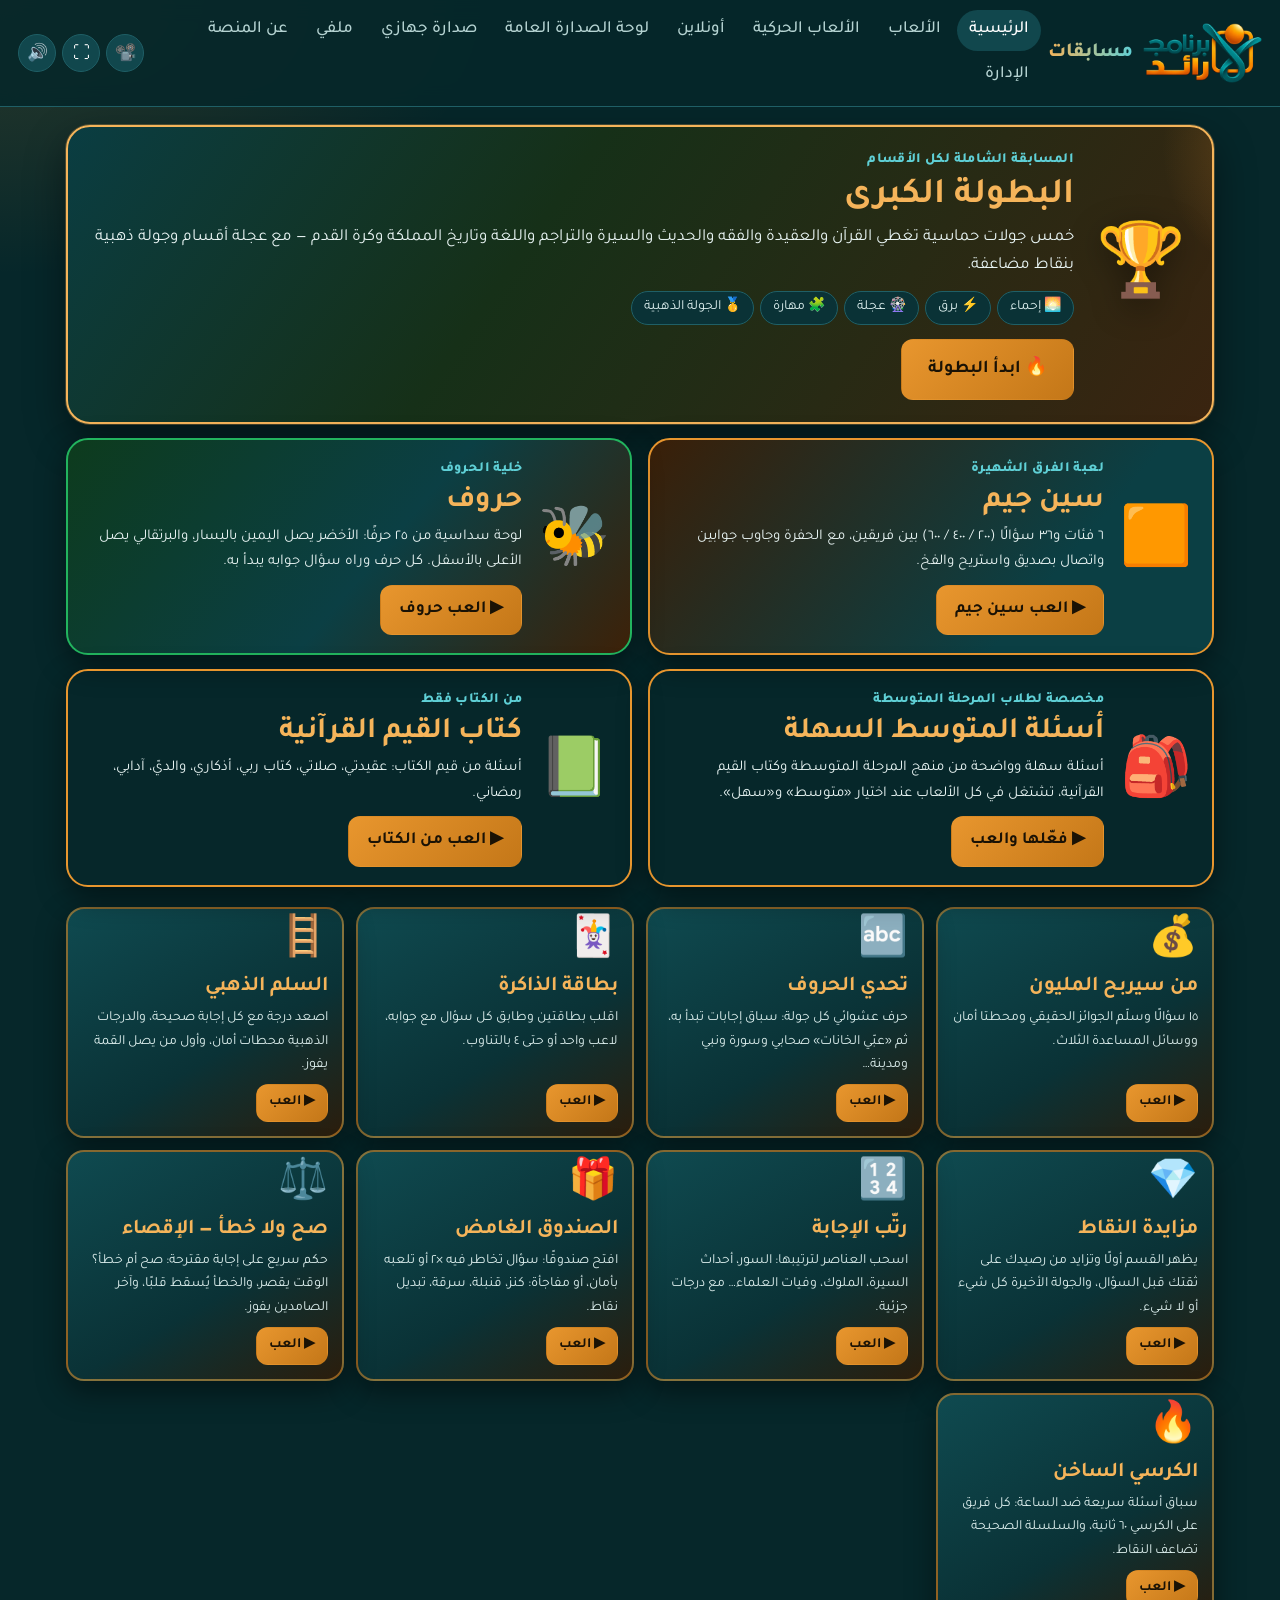
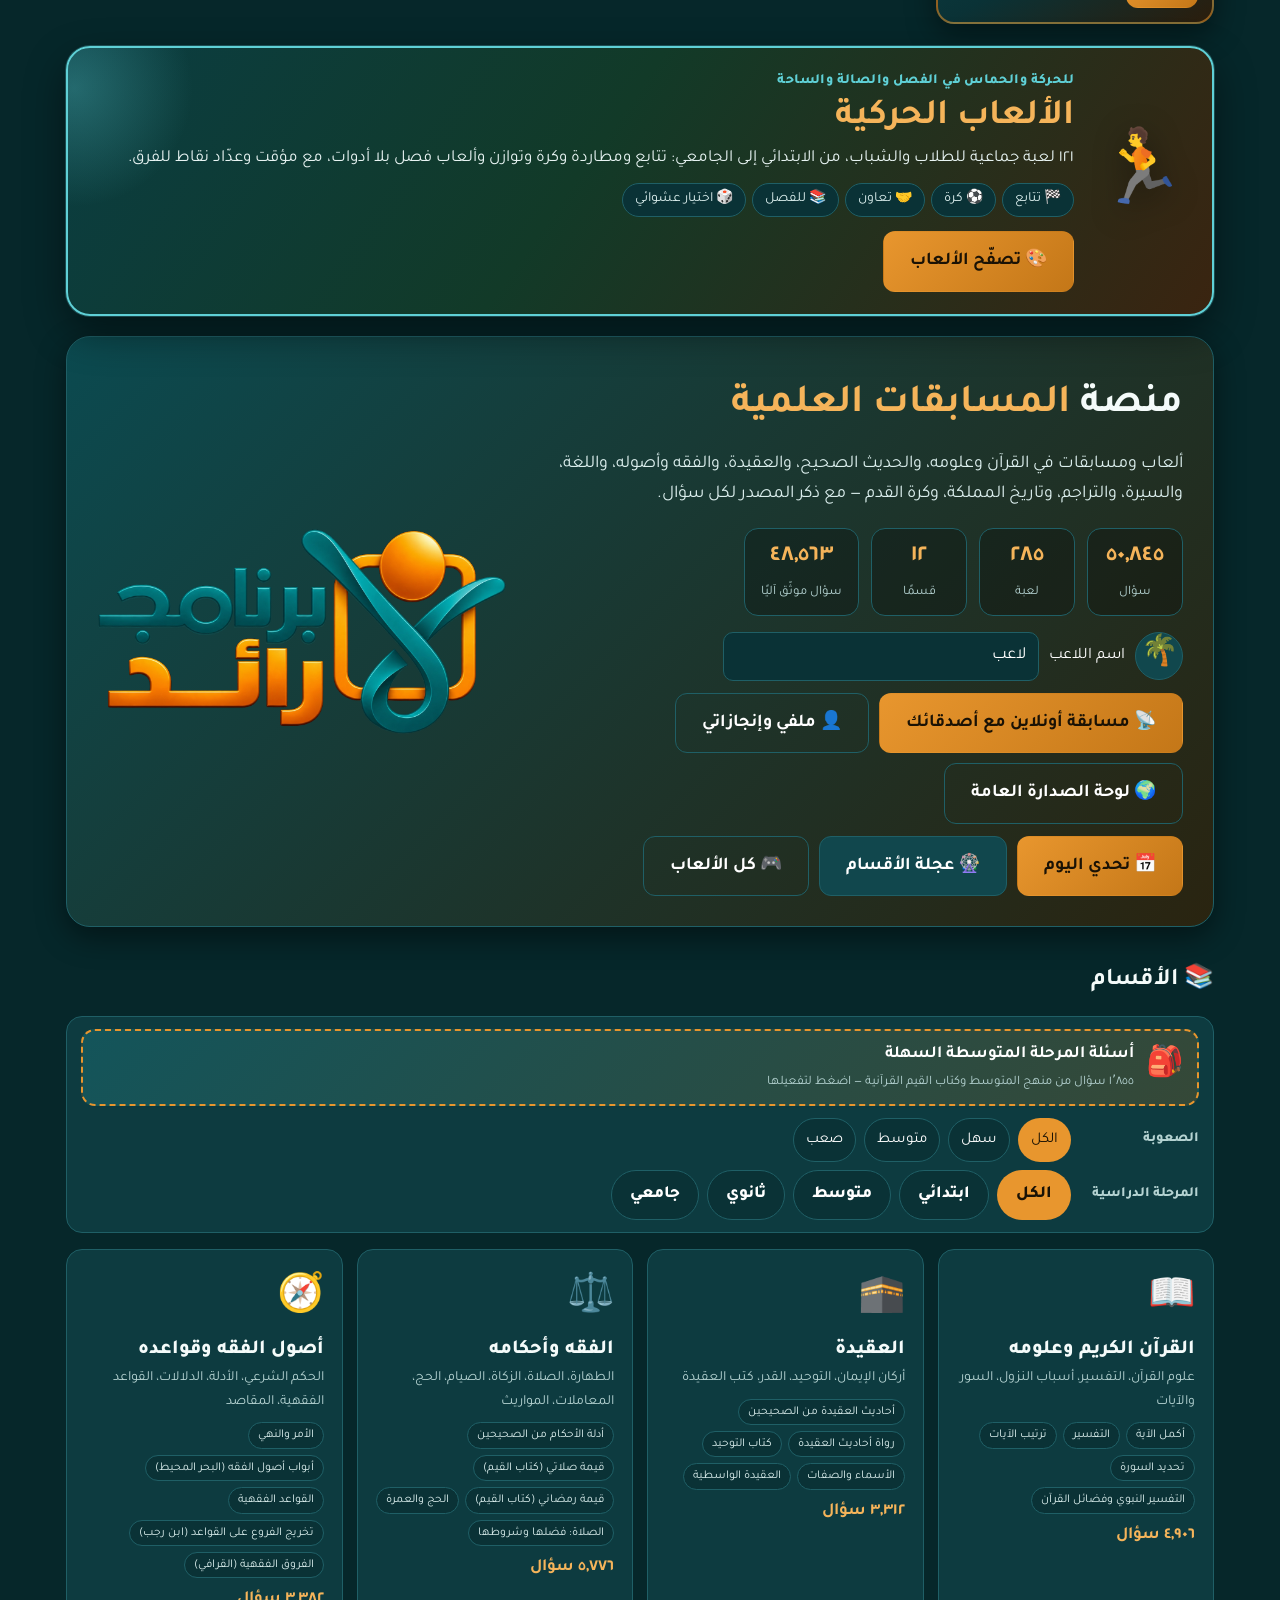
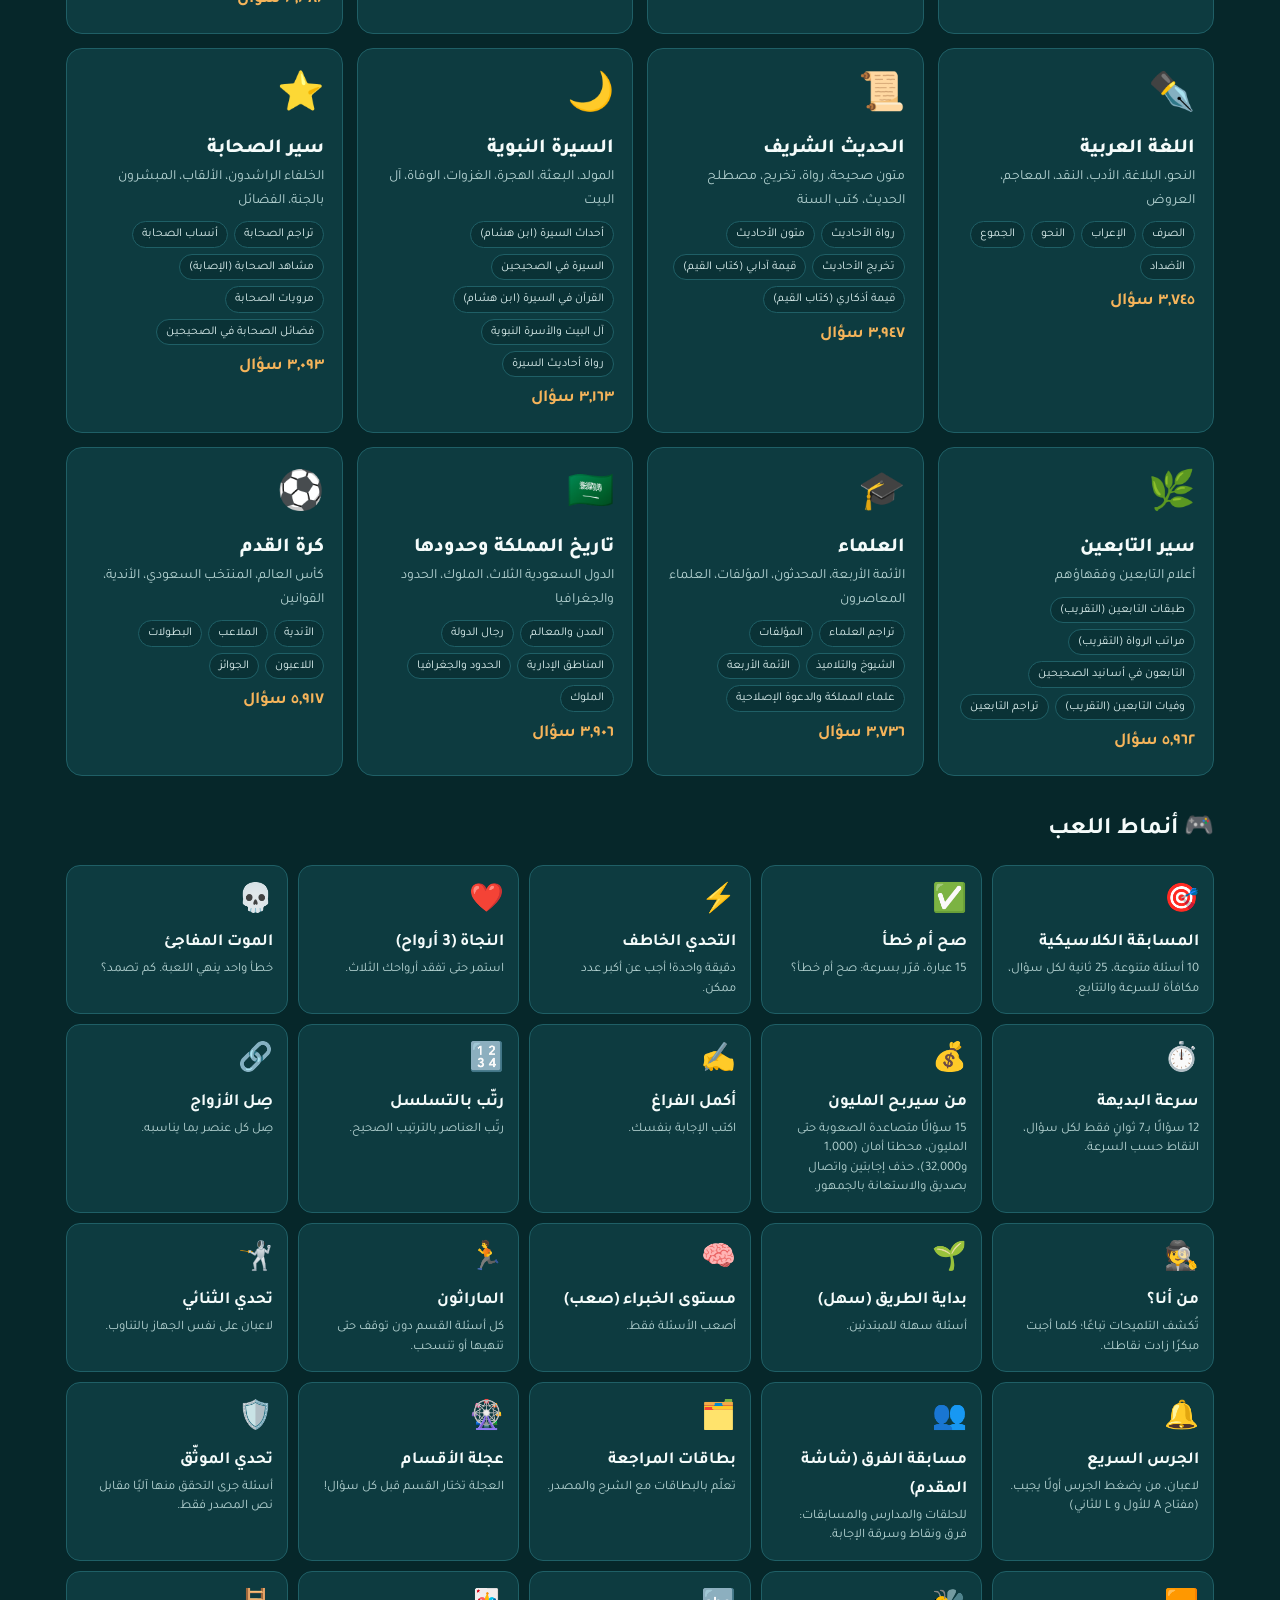
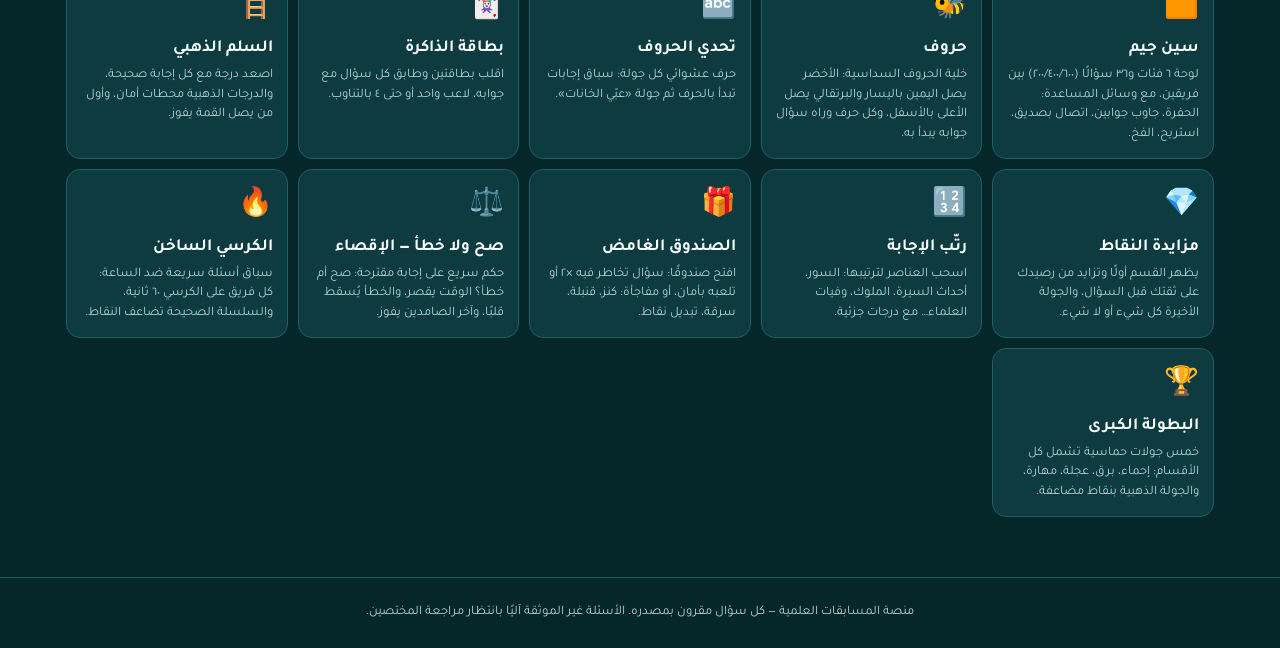
==== commit 25681715: "الشعار الجديد في أيقونات التطبيق والمتصفح وتكبيره في الشريط العلوي" ====
--- a/index.html
+++ b/index.html
@@ -18,7 +18,7 @@
 </head>
 <body>
 <header class="topbar">
-  <a class="logo" href="#/"><img class="brand-logo" src="assets/logo-wide.png" alt="شعار برنامج رائد"><span>مسابقات برنامج رائد</span></a>
+  <a class="logo" href="#/"><img class="brand-logo" src="assets/logo-wide.png" alt="شعار برنامج رائد"><span>مسابقات</span></a>
   <nav class="nav">
     <a href="#/" data-nav="home">الرئيسية</a>
     <a href="#/games" data-nav="games">الألعاب</a>
--- a/css/style.css
+++ b/css/style.css
@@ -115,7 +115,7 @@
 .switch-row{flex-direction:row;align-items:center;gap:10px;color:#fff;font-size:16px}.switch-row input{width:20px;height:20px}.lb-opt{margin-top:16px}
 /* ---------- branding ---------- */
 /* official logo: transparent PNG made from the official JPG (only the black background removed), shown unchanged */
-.brand-logo{height:52px;width:auto;display:block;flex:none;filter:none}.logo{gap:10px}
+.brand-logo{height:60px;width:auto;display:block;flex:none;filter:none}.logo{gap:10px}
 .hero-art{animation:none;filter:none;font-size:0}.hero-logo{display:block;width:100%;height:auto;max-width:420px;margin:0 auto}
 .top-tools{display:flex;gap:6px;align-items:center;flex:none}.icon-btn.on{background:var(--gold);color:#000;border-color:transparent}
 /* ---------- responsive ---------- */
@@ -124,7 +124,7 @@
 .container{padding-left:max(16px,env(safe-area-inset-left));padding-right:max(16px,env(safe-area-inset-right))}
 @media (max-width:760px){.hero-art{display:block;order:-1}.hero-logo{max-width:300px}}
 @media (max-width:600px){
-  .brand-logo{height:44px}.logo span{font-size:16px}.top-tools{margin-inline-start:auto}.icon-btn{margin-inline-start:0}
+  .brand-logo{height:50px}.logo span{font-size:16px}.top-tools{margin-inline-start:auto}.icon-btn{margin-inline-start:0}
   table.board{display:block;overflow-x:auto;white-space:nowrap}
   .container{padding:12px 10px 50px}.card{padding:16px}h1{font-size:25px}.section-title{font-size:21px}
   .hero{padding:18px;border-radius:18px}.hero h1{font-size:26px}.hero p{font-size:16px}
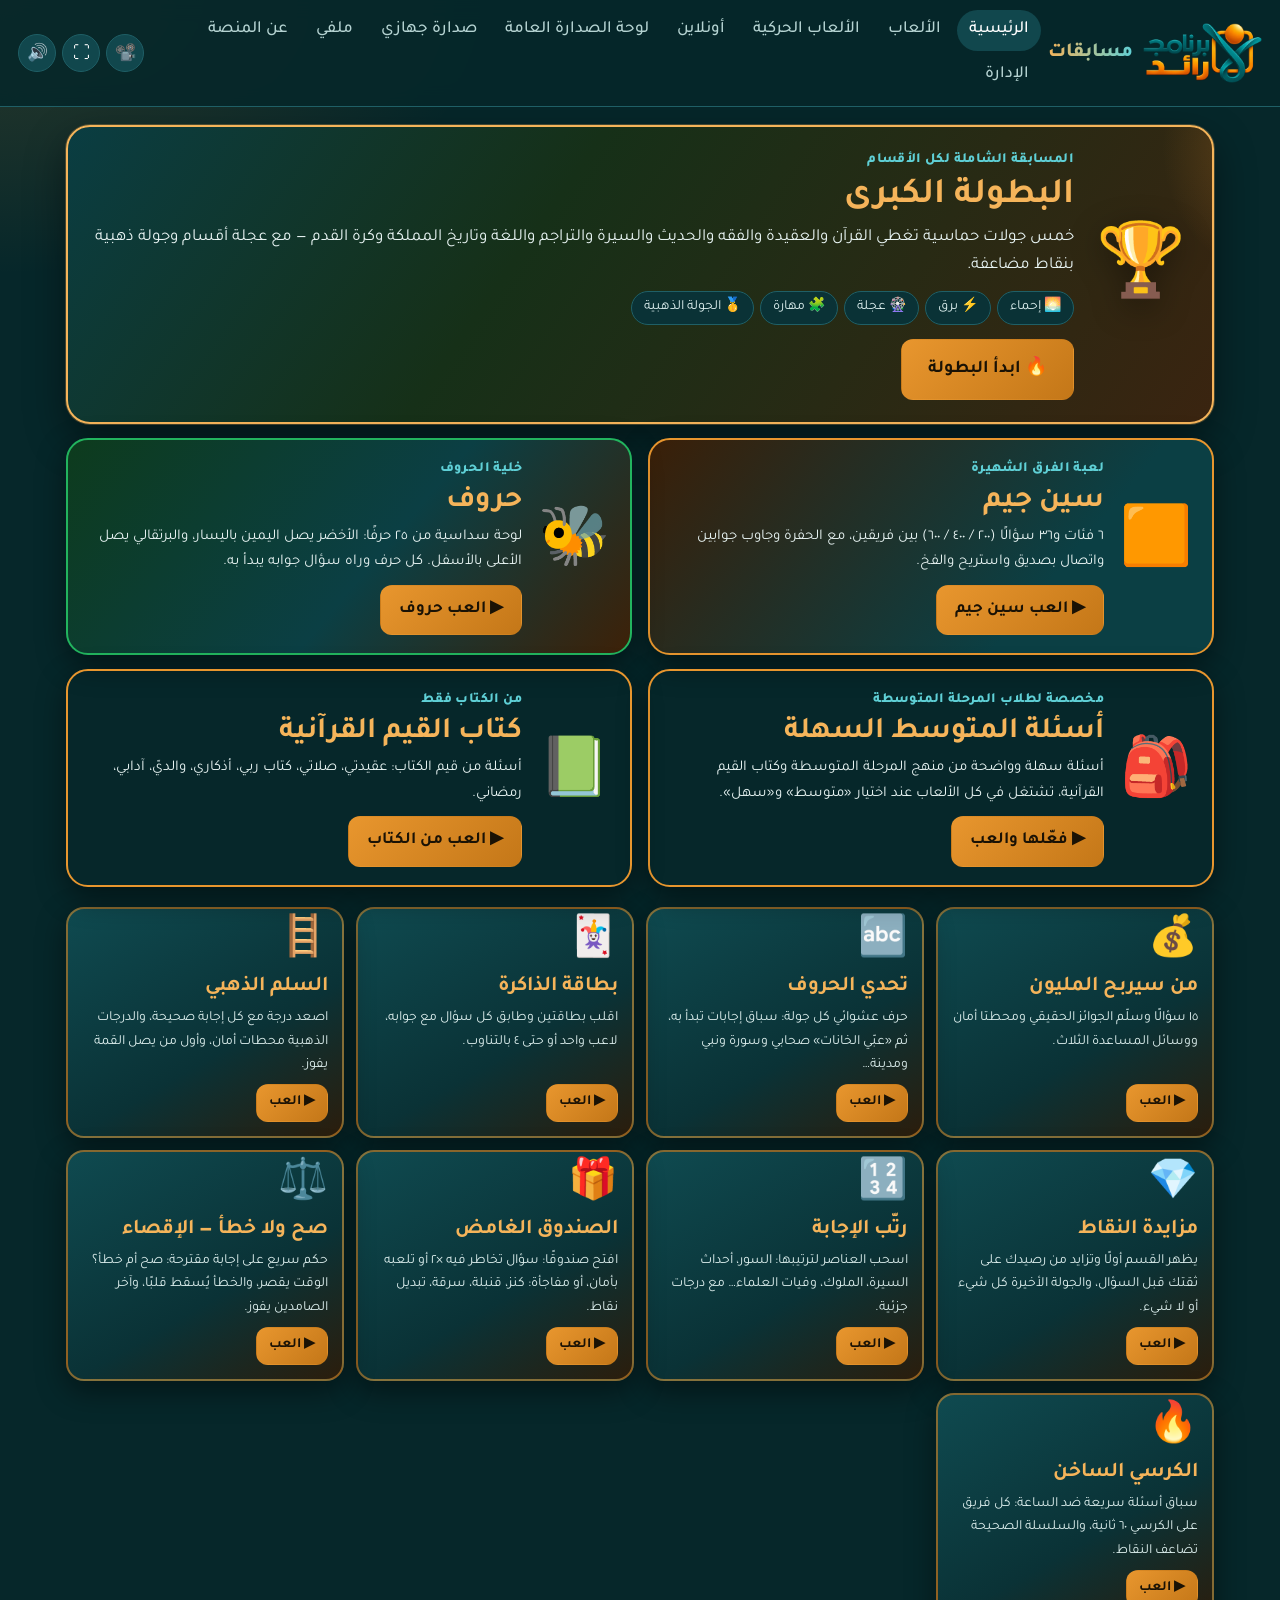
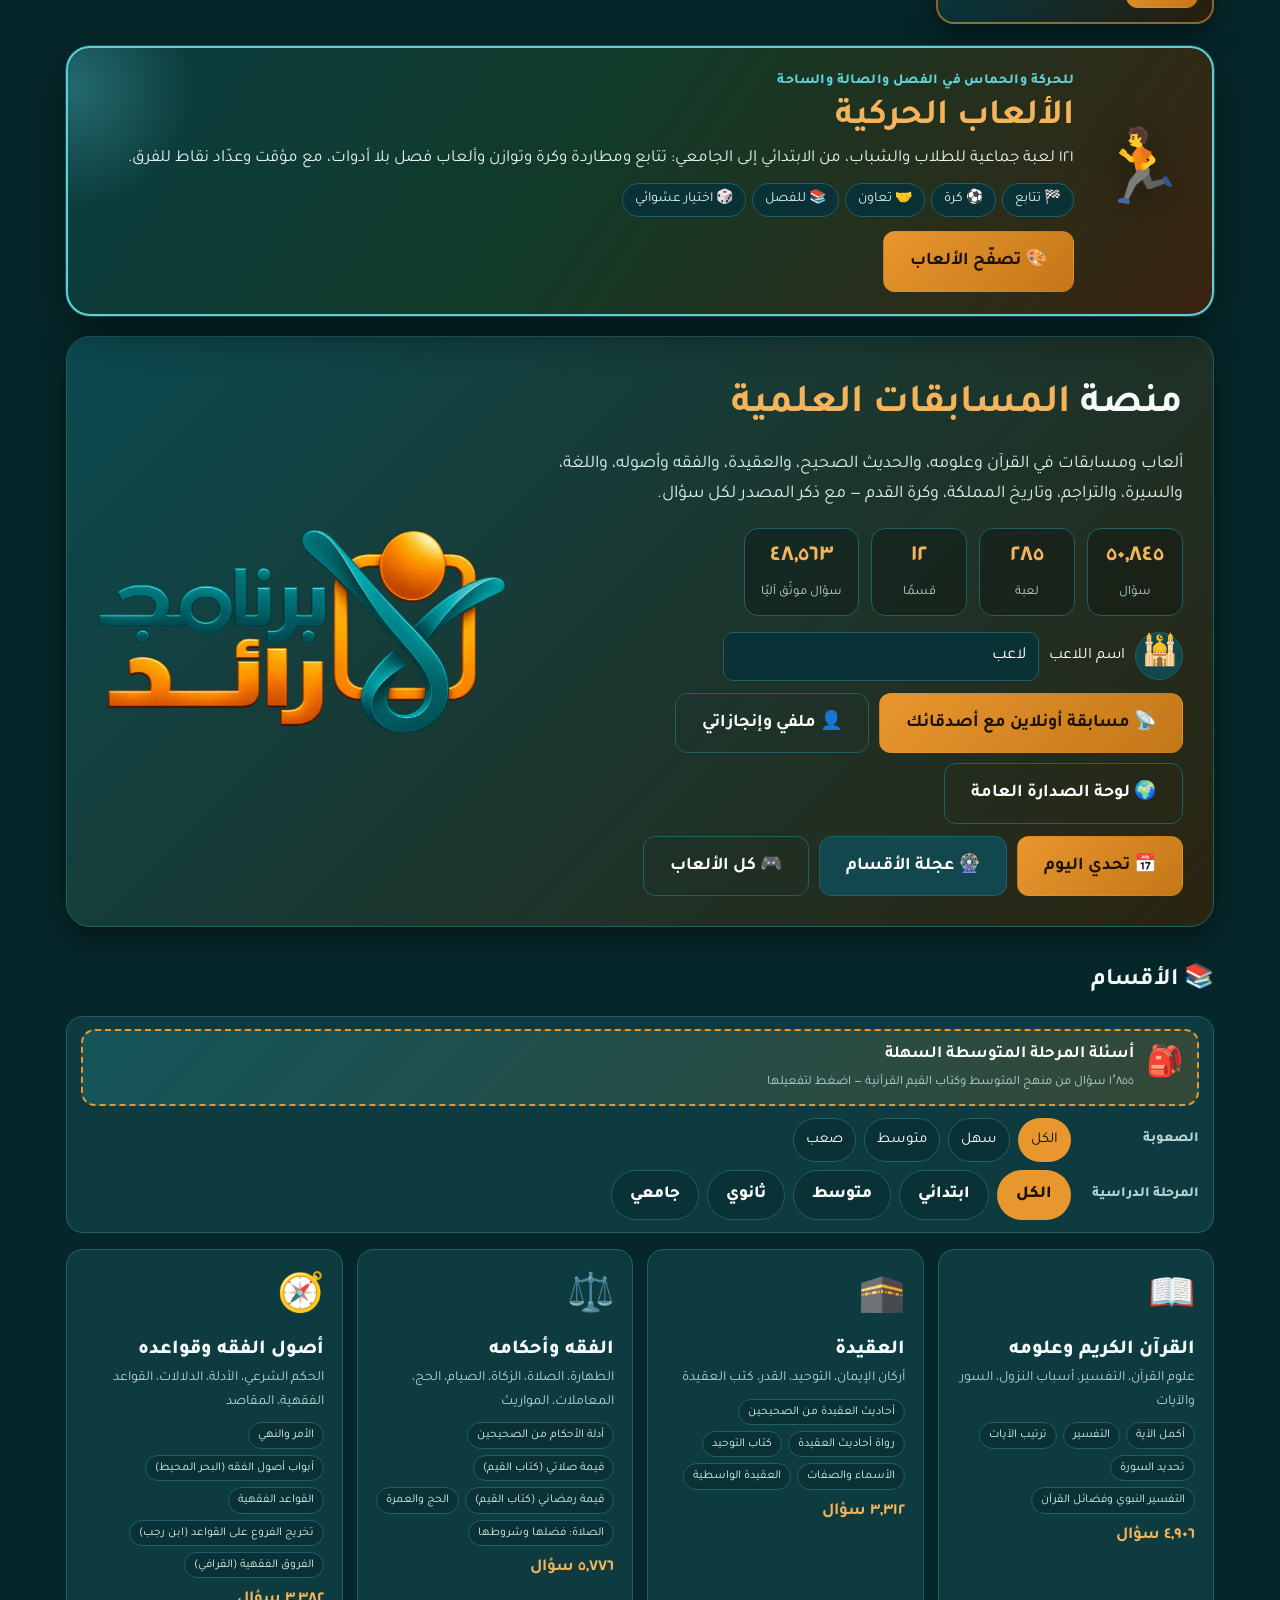
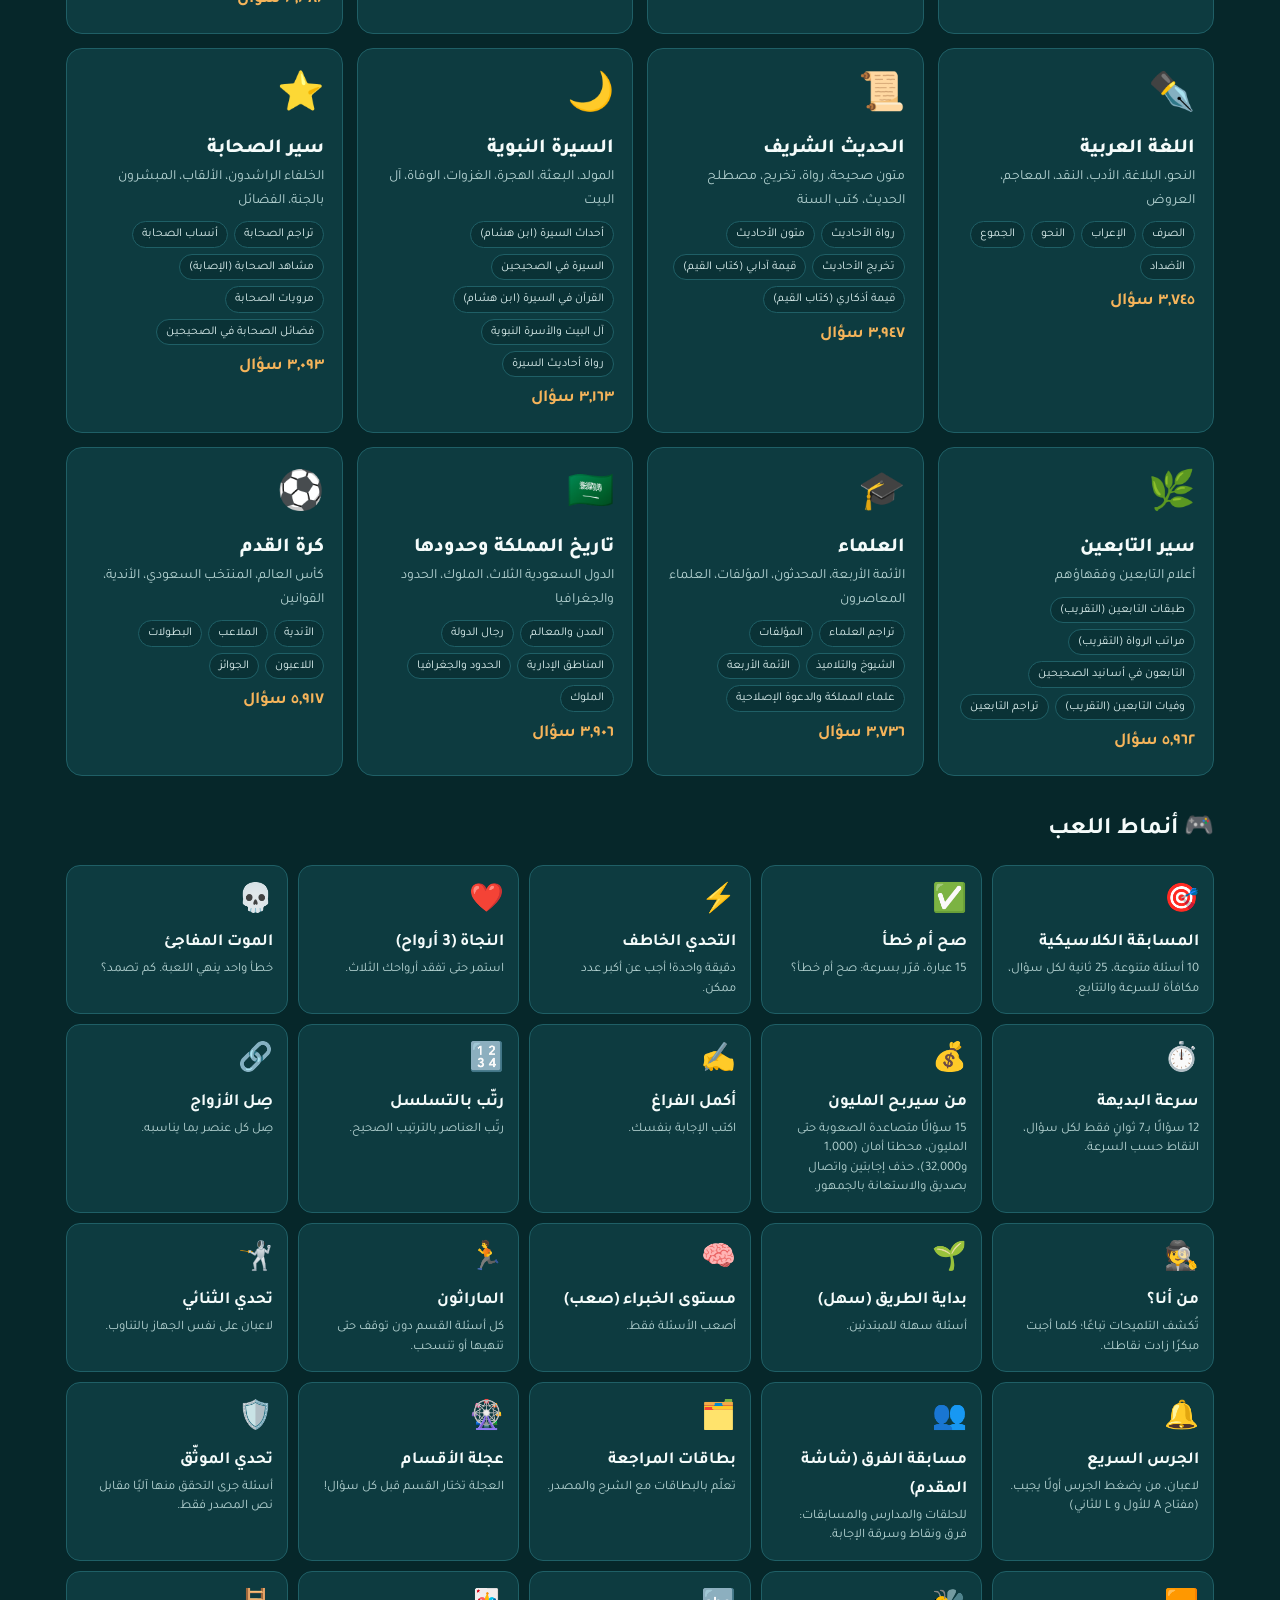
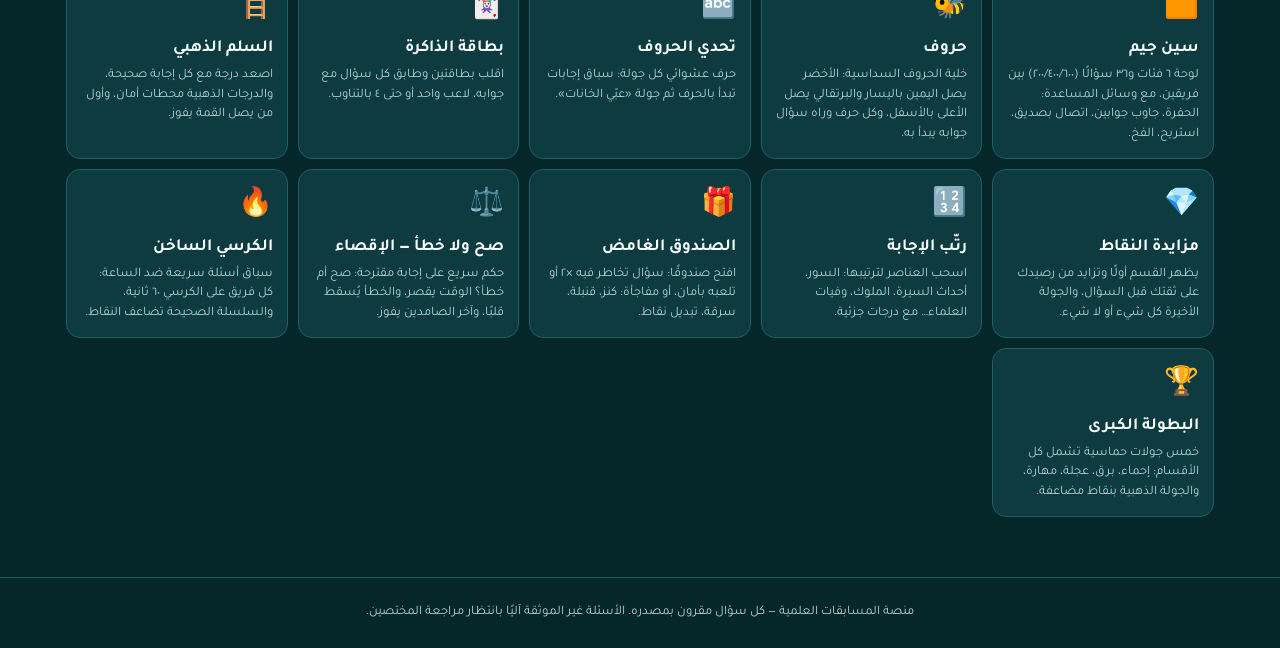
==== commit a5e99d5c: "حذف الشعار القديم نهائيًا واستبداله بالجديد + كسر ذاكرة المتصفح المؤقتة" ====
--- a/index.html
+++ b/index.html
@@ -5,20 +5,20 @@
 <meta name="viewport" content="width=device-width, initial-scale=1, viewport-fit=cover">
 <title>مسابقات برنامج رائد — منصة المسابقات العلمية</title>
 <meta name="description" content="منصة ألعاب ومسابقات علمية: القرآن وعلومه، الحديث الصحيح، العقيدة، الفقه وأصوله، اللغة العربية، السيرة، الصحابة، التابعون، العلماء، تاريخ المملكة، كرة القدم.">
-<link rel="icon" href="icons/favicon.ico" sizes="any"><link rel="icon" type="image/png" sizes="32x32" href="icons/favicon-32.png">
-<link rel="apple-touch-icon" href="icons/apple-touch-icon.png"><link rel="manifest" href="manifest.webmanifest">
+<link rel="icon" href="icons/favicon.ico?v=1794921863" sizes="any"><link rel="icon" type="image/png" sizes="32x32" href="icons/favicon-32.png?v=1794921863">
+<link rel="apple-touch-icon" href="icons/apple-touch-icon.png?v=1794921863"><link rel="manifest" href="manifest.webmanifest?v=1794921863">
 <meta name="theme-color" content="#06272a"><meta name="apple-mobile-web-app-capable" content="yes"><meta name="mobile-web-app-capable" content="yes">
 <meta name="apple-mobile-web-app-title" content="رائد"><meta name="apple-mobile-web-app-status-bar-style" content="black">
 <link rel="preconnect" href="https://fonts.googleapis.com"><link rel="preconnect" href="https://fonts.gstatic.com" crossorigin>
 <link href="https://fonts.googleapis.com/css2?family=Tajawal:wght@400;500;700;800&family=Amiri&display=swap" rel="stylesheet">
-<link rel="stylesheet" href="css/style.css">
-<link rel="stylesheet" href="css/party.css">
-<link rel="stylesheet" href="css/games2.css">
-<link rel="stylesheet" href="css/movement.css">
+<link rel="stylesheet" href="css/style.css?v=1794921863">
+<link rel="stylesheet" href="css/party.css?v=1794921863">
+<link rel="stylesheet" href="css/games2.css?v=1794921863">
+<link rel="stylesheet" href="css/movement.css?v=1794921863">
 </head>
 <body>
 <header class="topbar">
-  <a class="logo" href="#/"><img class="brand-logo" src="assets/logo-wide.png" alt="شعار برنامج رائد"><span>مسابقات</span></a>
+  <a class="logo" href="#/"><img class="brand-logo" src="assets/logo-wide.png?v=1794921863" alt="شعار برنامج رائد"><span>مسابقات</span></a>
   <nav class="nav">
     <a href="#/" data-nav="home">الرئيسية</a>
     <a href="#/games" data-nav="games">الألعاب</a>
@@ -34,30 +34,30 @@
 </header>
 <main id="view" class="container"><p class="center muted">جارٍ التحميل…</p></main>
 <footer class="footer">منصة المسابقات العلمية — كل سؤال مقرون بمصدره. الأسئلة غير الموثقة آليًا بانتظار مراجعة المختصين.</footer>
-<script src="data/manifest.js"></script>
-<script src="data/stage-manifest.js"></script><script src="data/school-manifest.js"></script>
-<script src="js/core.js"></script>
-<script src="js/stages.js"></script>
-<script src="js/games.js"></script>
-<script src="js/engine.js"></script>
-<script src="js/championship.js"></script>
-<script src="js/seenjeem.js"></script>
-<script src="js/huroof.js"></script>
-<script src="js/kit.js"></script>
-<script src="js/millionaire.js"></script>
-<script src="js/letters.js"></script>
-<script src="js/memory.js"></script>
-<script src="js/sullam.js"></script>
-<script src="js/bidding.js"></script>
-<script src="js/rattib.js"></script>
-<script src="js/mystery.js"></script>
-<script src="js/elim.js"></script>
-<script src="js/hotseat.js"></script>
-<script src="js/profile.js"></script>
-<script src="js/online.js"></script>
-<script src="js/leaderboard.js"></script>
-<script src="data/movement-games.js"></script>
-<script src="js/movement.js"></script>
-<script src="js/app.js"></script>
+<script src="data/manifest.js?v=1794921863"></script>
+<script src="data/stage-manifest.js?v=1794921863"></script><script src="data/school-manifest.js?v=1794921863"></script>
+<script src="js/core.js?v=1794921863"></script>
+<script src="js/stages.js?v=1794921863"></script>
+<script src="js/games.js?v=1794921863"></script>
+<script src="js/engine.js?v=1794921863"></script>
+<script src="js/championship.js?v=1794921863"></script>
+<script src="js/seenjeem.js?v=1794921863"></script>
+<script src="js/huroof.js?v=1794921863"></script>
+<script src="js/kit.js?v=1794921863"></script>
+<script src="js/millionaire.js?v=1794921863"></script>
+<script src="js/letters.js?v=1794921863"></script>
+<script src="js/memory.js?v=1794921863"></script>
+<script src="js/sullam.js?v=1794921863"></script>
+<script src="js/bidding.js?v=1794921863"></script>
+<script src="js/rattib.js?v=1794921863"></script>
+<script src="js/mystery.js?v=1794921863"></script>
+<script src="js/elim.js?v=1794921863"></script>
+<script src="js/hotseat.js?v=1794921863"></script>
+<script src="js/profile.js?v=1794921863"></script>
+<script src="js/online.js?v=1794921863"></script>
+<script src="js/leaderboard.js?v=1794921863"></script>
+<script src="data/movement-games.js?v=1794921863"></script>
+<script src="js/movement.js?v=1794921863"></script>
+<script src="js/app.js?v=1794921863"></script>
 </body>
 </html>
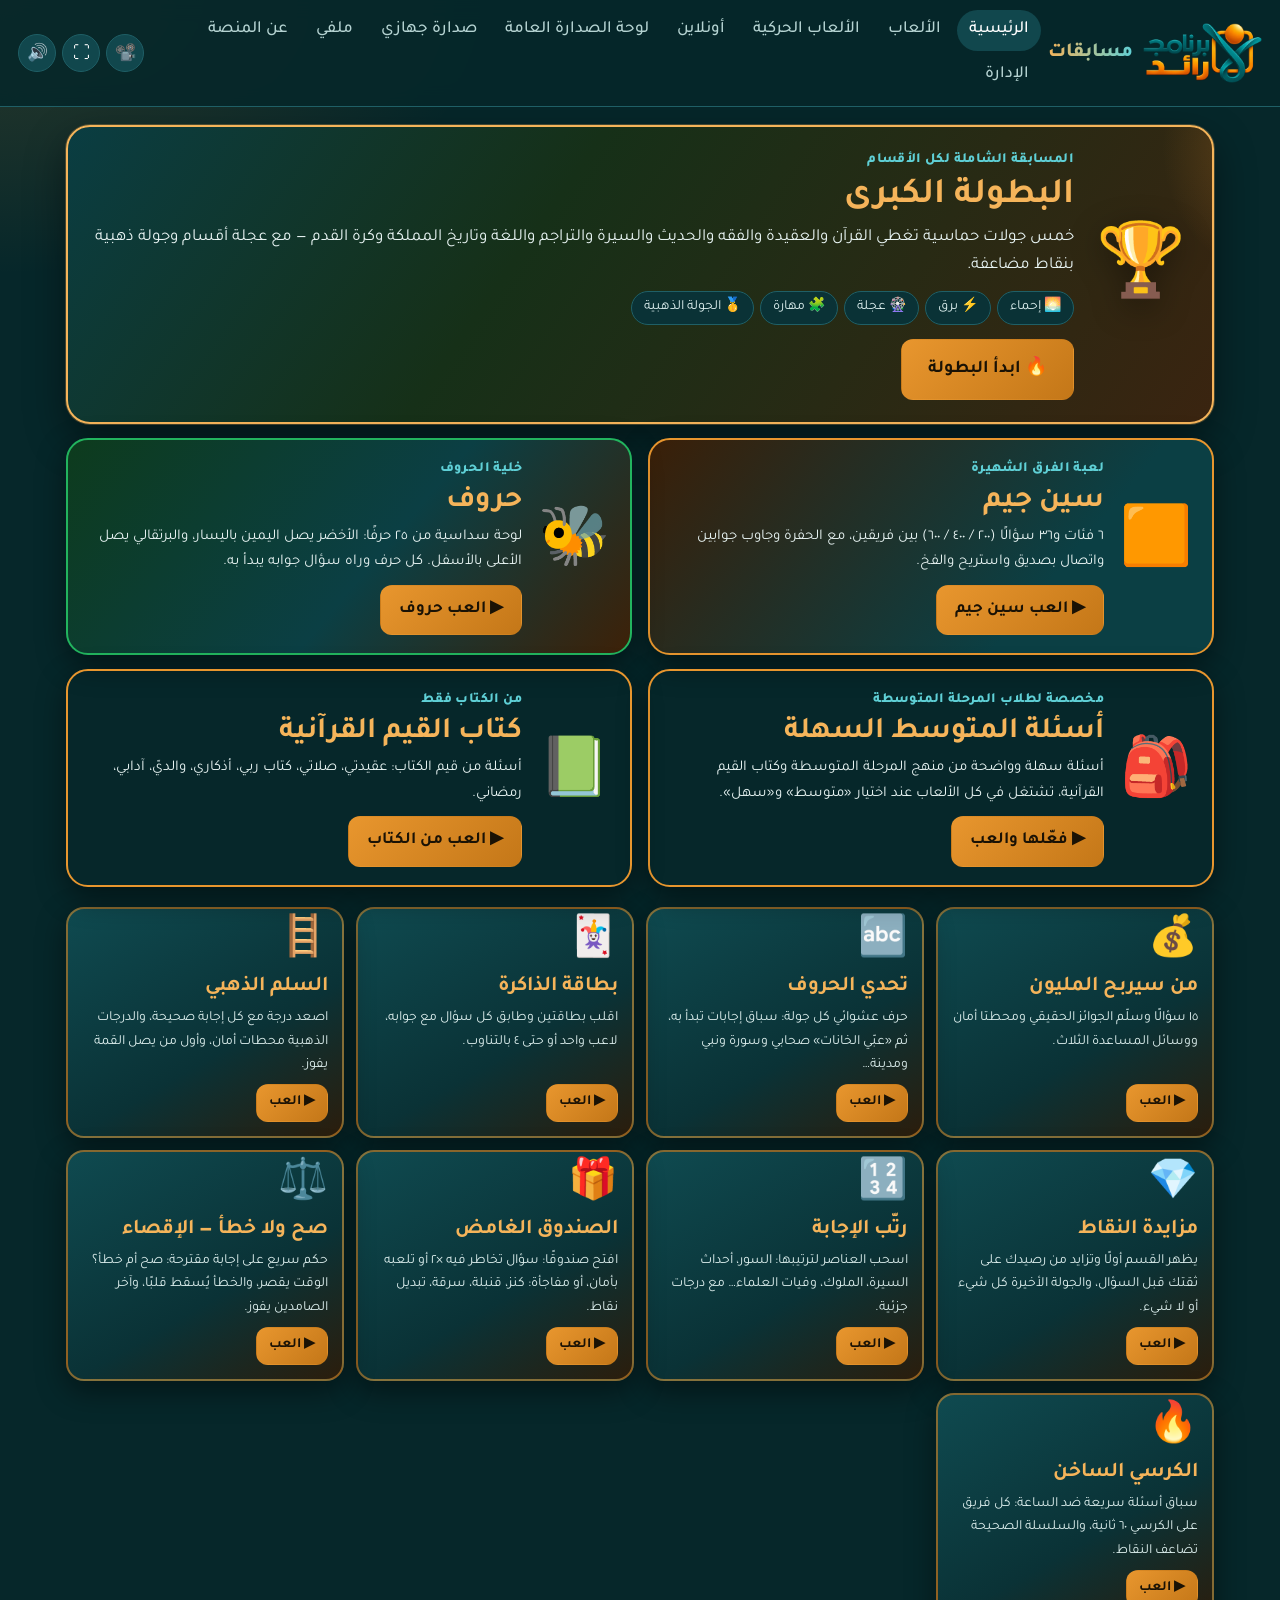
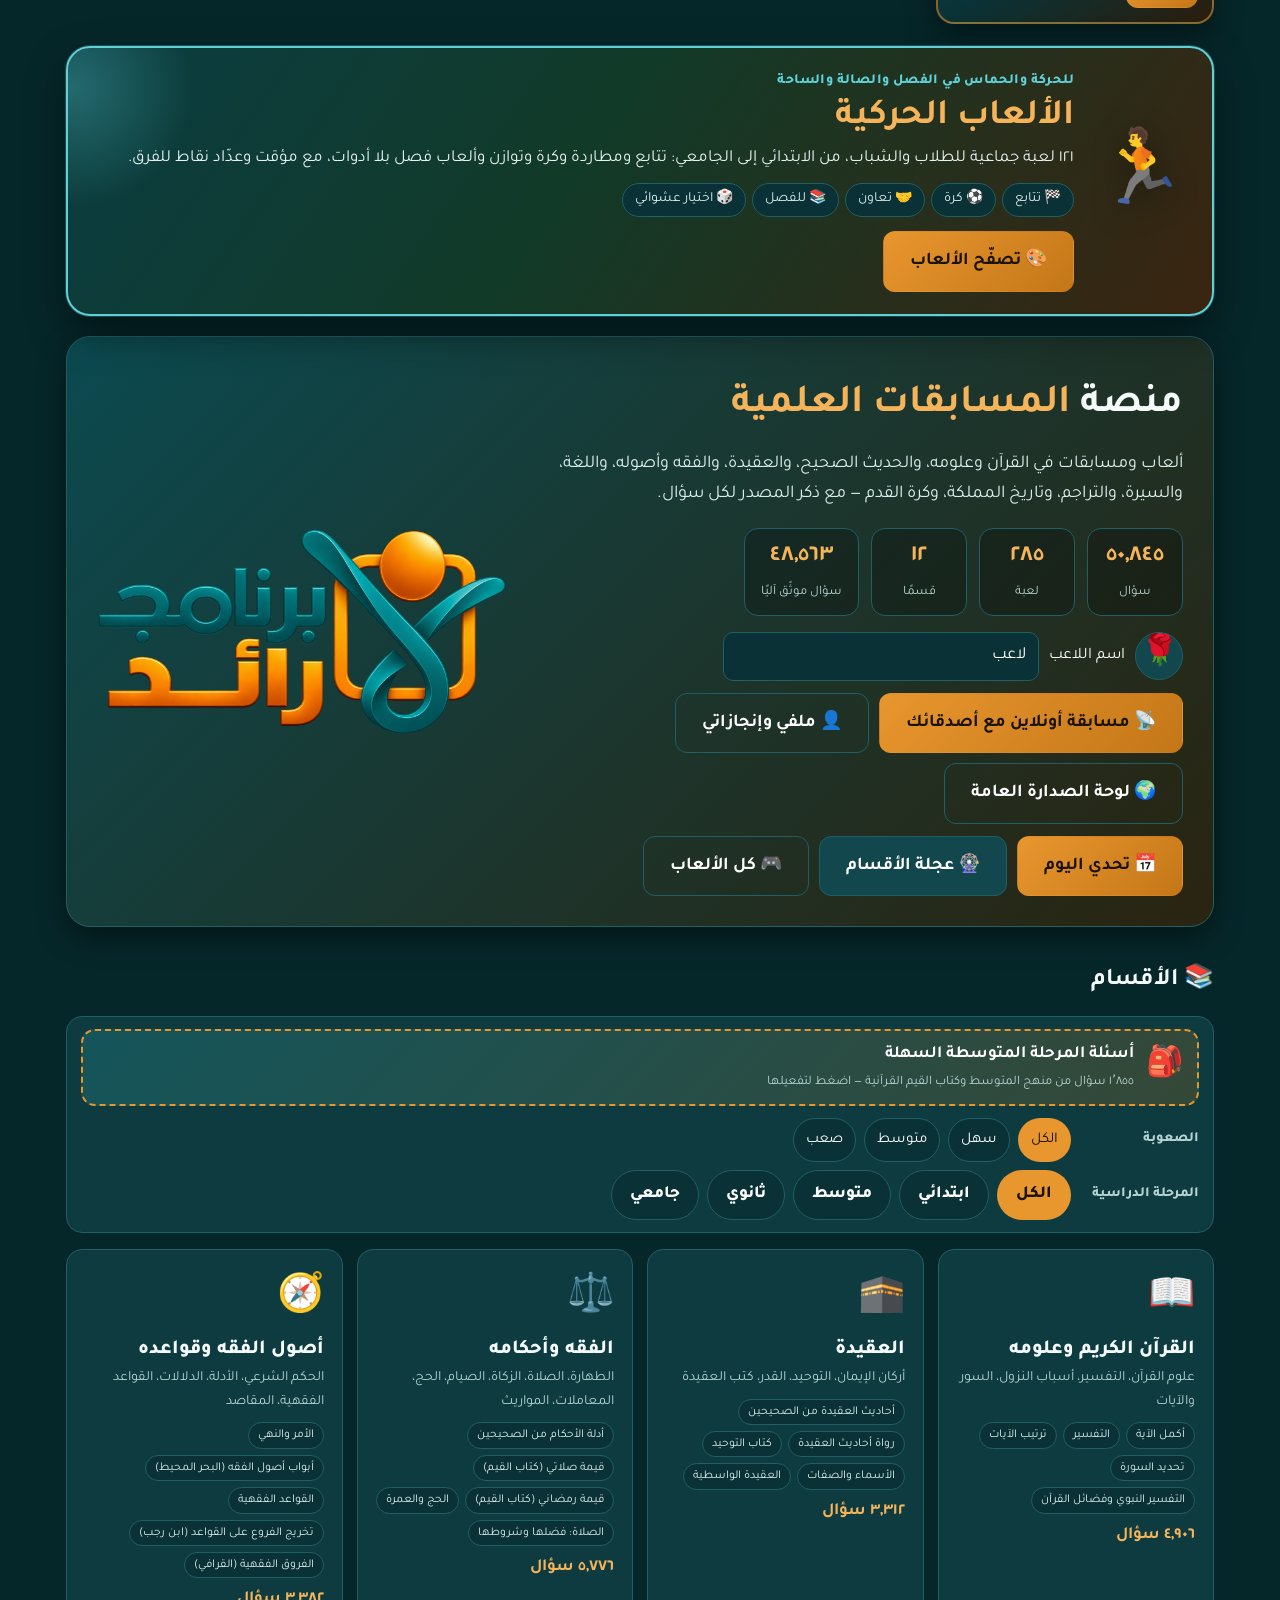
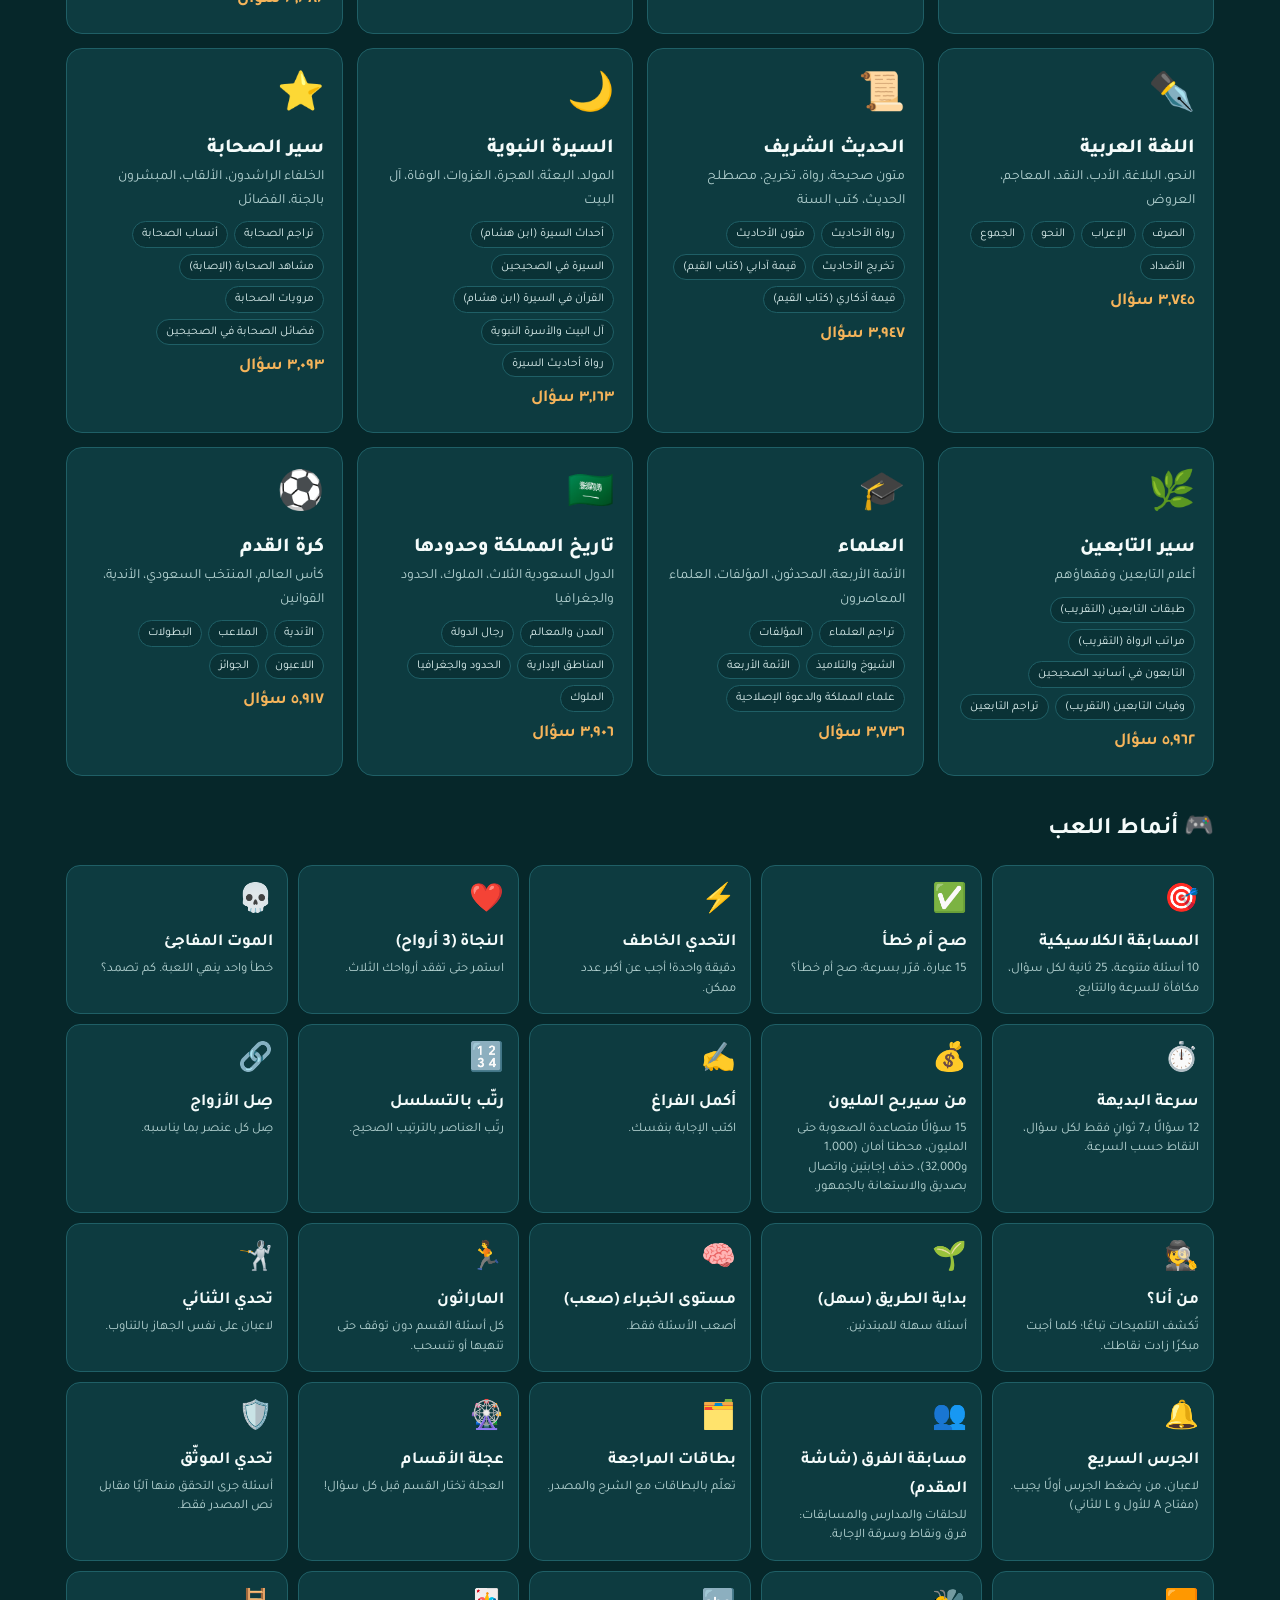
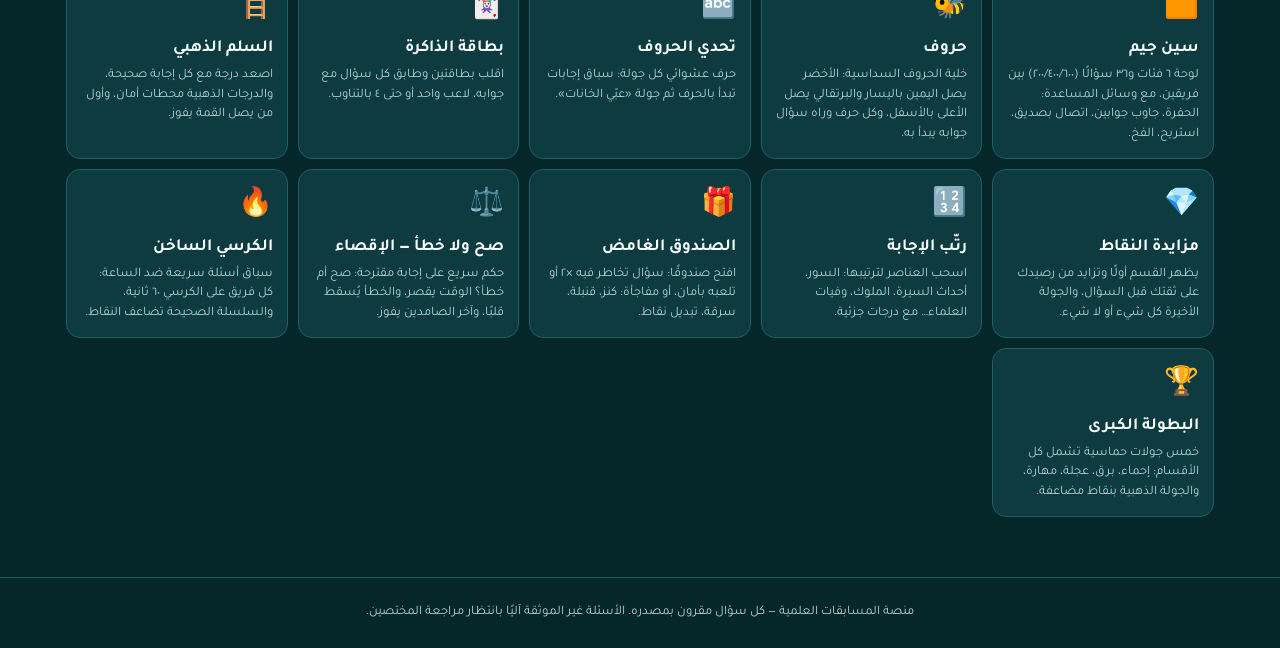
==== commit 35eecf06: "زر «تغيير السؤال» في ألعاب الإجابة، وصورة مشاركة الرابط بالشعار الجديد عند صعوبة السؤال يُستبدل فورً" ====
--- a/index.html
+++ b/index.html
@@ -5,20 +5,30 @@
 <meta name="viewport" content="width=device-width, initial-scale=1, viewport-fit=cover">
 <title>مسابقات برنامج رائد — منصة المسابقات العلمية</title>
 <meta name="description" content="منصة ألعاب ومسابقات علمية: القرآن وعلومه، الحديث الصحيح، العقيدة، الفقه وأصوله، اللغة العربية، السيرة، الصحابة، التابعون، العلماء، تاريخ المملكة، كرة القدم.">
-<link rel="icon" href="icons/favicon.ico?v=1794921863" sizes="any"><link rel="icon" type="image/png" sizes="32x32" href="icons/favicon-32.png?v=1794921863">
-<link rel="apple-touch-icon" href="icons/apple-touch-icon.png?v=1794921863"><link rel="manifest" href="manifest.webmanifest?v=1794921863">
+<meta property="og:title" content="مسابقات برنامج رائد">
+<meta property="og:description" content="منصة ألعاب ومسابقات علمية: القرآن وعلومه، الحديث الصحيح، العقيدة، الفقه وأصوله، اللغة العربية، السيرة، الصحابة، التابعون، العلماء، تاريخ المملكة، كرة القدم.">
+<meta property="og:type" content="website">
+<meta property="og:url" content="https://raed-educational.github.io/musabaqat/">
+<meta property="og:image" content="https://raed-educational.github.io/musabaqat/assets/og-raed-2026.png">
+<meta property="og:image:width" content="1200">
+<meta property="og:image:height" content="630">
+<meta property="og:locale" content="ar_SA">
+<meta name="twitter:card" content="summary_large_image">
+<meta name="twitter:image" content="https://raed-educational.github.io/musabaqat/assets/og-raed-2026.png">
+<link rel="icon" href="icons/favicon.ico?v=1794922800" sizes="any"><link rel="icon" type="image/png" sizes="32x32" href="icons/favicon-32.png?v=1794922800">
+<link rel="apple-touch-icon" href="icons/apple-touch-icon.png?v=1794922800"><link rel="manifest" href="manifest.webmanifest?v=1794922800">
 <meta name="theme-color" content="#06272a"><meta name="apple-mobile-web-app-capable" content="yes"><meta name="mobile-web-app-capable" content="yes">
 <meta name="apple-mobile-web-app-title" content="رائد"><meta name="apple-mobile-web-app-status-bar-style" content="black">
 <link rel="preconnect" href="https://fonts.googleapis.com"><link rel="preconnect" href="https://fonts.gstatic.com" crossorigin>
 <link href="https://fonts.googleapis.com/css2?family=Tajawal:wght@400;500;700;800&family=Amiri&display=swap" rel="stylesheet">
-<link rel="stylesheet" href="css/style.css?v=1794921863">
-<link rel="stylesheet" href="css/party.css?v=1794921863">
-<link rel="stylesheet" href="css/games2.css?v=1794921863">
-<link rel="stylesheet" href="css/movement.css?v=1794921863">
+<link rel="stylesheet" href="css/style.css?v=1794922800">
+<link rel="stylesheet" href="css/party.css?v=1794922800">
+<link rel="stylesheet" href="css/games2.css?v=1794922800">
+<link rel="stylesheet" href="css/movement.css?v=1794922800">
 </head>
 <body>
 <header class="topbar">
-  <a class="logo" href="#/"><img class="brand-logo" src="assets/logo-wide.png?v=1794921863" alt="شعار برنامج رائد"><span>مسابقات</span></a>
+  <a class="logo" href="#/"><img class="brand-logo" src="assets/logo-wide.png?v=1794922800" alt="شعار برنامج رائد"><span>مسابقات</span></a>
   <nav class="nav">
     <a href="#/" data-nav="home">الرئيسية</a>
     <a href="#/games" data-nav="games">الألعاب</a>
@@ -34,30 +44,30 @@
 </header>
 <main id="view" class="container"><p class="center muted">جارٍ التحميل…</p></main>
 <footer class="footer">منصة المسابقات العلمية — كل سؤال مقرون بمصدره. الأسئلة غير الموثقة آليًا بانتظار مراجعة المختصين.</footer>
-<script src="data/manifest.js?v=1794921863"></script>
-<script src="data/stage-manifest.js?v=1794921863"></script><script src="data/school-manifest.js?v=1794921863"></script>
-<script src="js/core.js?v=1794921863"></script>
-<script src="js/stages.js?v=1794921863"></script>
-<script src="js/games.js?v=1794921863"></script>
-<script src="js/engine.js?v=1794921863"></script>
-<script src="js/championship.js?v=1794921863"></script>
-<script src="js/seenjeem.js?v=1794921863"></script>
-<script src="js/huroof.js?v=1794921863"></script>
-<script src="js/kit.js?v=1794921863"></script>
-<script src="js/millionaire.js?v=1794921863"></script>
-<script src="js/letters.js?v=1794921863"></script>
-<script src="js/memory.js?v=1794921863"></script>
-<script src="js/sullam.js?v=1794921863"></script>
-<script src="js/bidding.js?v=1794921863"></script>
-<script src="js/rattib.js?v=1794921863"></script>
-<script src="js/mystery.js?v=1794921863"></script>
-<script src="js/elim.js?v=1794921863"></script>
-<script src="js/hotseat.js?v=1794921863"></script>
-<script src="js/profile.js?v=1794921863"></script>
-<script src="js/online.js?v=1794921863"></script>
-<script src="js/leaderboard.js?v=1794921863"></script>
-<script src="data/movement-games.js?v=1794921863"></script>
-<script src="js/movement.js?v=1794921863"></script>
-<script src="js/app.js?v=1794921863"></script>
+<script src="data/manifest.js?v=1794922800"></script>
+<script src="data/stage-manifest.js?v=1794922800"></script><script src="data/school-manifest.js?v=1794922800"></script>
+<script src="js/core.js?v=1794922800"></script>
+<script src="js/stages.js?v=1794922800"></script>
+<script src="js/games.js?v=1794922800"></script>
+<script src="js/engine.js?v=1794922800"></script>
+<script src="js/championship.js?v=1794922800"></script>
+<script src="js/seenjeem.js?v=1794922800"></script>
+<script src="js/huroof.js?v=1794922800"></script>
+<script src="js/kit.js?v=1794922800"></script>
+<script src="js/millionaire.js?v=1794922800"></script>
+<script src="js/letters.js?v=1794922800"></script>
+<script src="js/memory.js?v=1794922800"></script>
+<script src="js/sullam.js?v=1794922800"></script>
+<script src="js/bidding.js?v=1794922800"></script>
+<script src="js/rattib.js?v=1794922800"></script>
+<script src="js/mystery.js?v=1794922800"></script>
+<script src="js/elim.js?v=1794922800"></script>
+<script src="js/hotseat.js?v=1794922800"></script>
+<script src="js/profile.js?v=1794922800"></script>
+<script src="js/online.js?v=1794922800"></script>
+<script src="js/leaderboard.js?v=1794922800"></script>
+<script src="data/movement-games.js?v=1794922800"></script>
+<script src="js/movement.js?v=1794922800"></script>
+<script src="js/app.js?v=1794922800"></script>
 </body>
 </html>
--- a/css/style.css
+++ b/css/style.css
@@ -236,3 +236,12 @@
 .qfilters .qf-row:last-child .chip{font-size:17px;min-height:50px;padding-inline:18px;font-weight:800}
 body.proj .qf-school b{font-size:26px}body.proj .qf-school small{font-size:18px}
 .school-row{display:grid;grid-template-columns:repeat(auto-fit,minmax(260px,1fr));gap:12px;margin:12px 0}
+
+/* ---------- تغيير السؤال ---------- */
+.swap-bar{display:flex;justify-content:center;margin:14px 0 6px;width:100%;padding:0 4px}
+.btn.swap-btn{width:100%;max-width:440px;padding:14px 20px;font-size:18px;font-weight:800;line-height:1.3;background:linear-gradient(135deg,#0f4d52,#1a6b72);border:2px solid #5fd0d6;color:#fff;border-radius:16px;flex-direction:column;gap:2px;min-height:58px}
+.btn.swap-btn small{font-size:13px;font-weight:600;opacity:.9;color:#c8f3f5}
+.btn.swap-btn:hover{border-color:#e8962e;transform:translateY(-1px)}
+.btn.swap-btn:disabled{opacity:.45}
+@media (max-width:480px){.btn.swap-btn{font-size:17px;padding:16px 16px;min-height:64px}.btn.swap-btn small{font-size:12px}}
+body.proj .btn.swap-btn{font-size:26px;padding:18px 28px;max-width:640px;min-height:80px}body.proj .btn.swap-btn small{font-size:18px}
